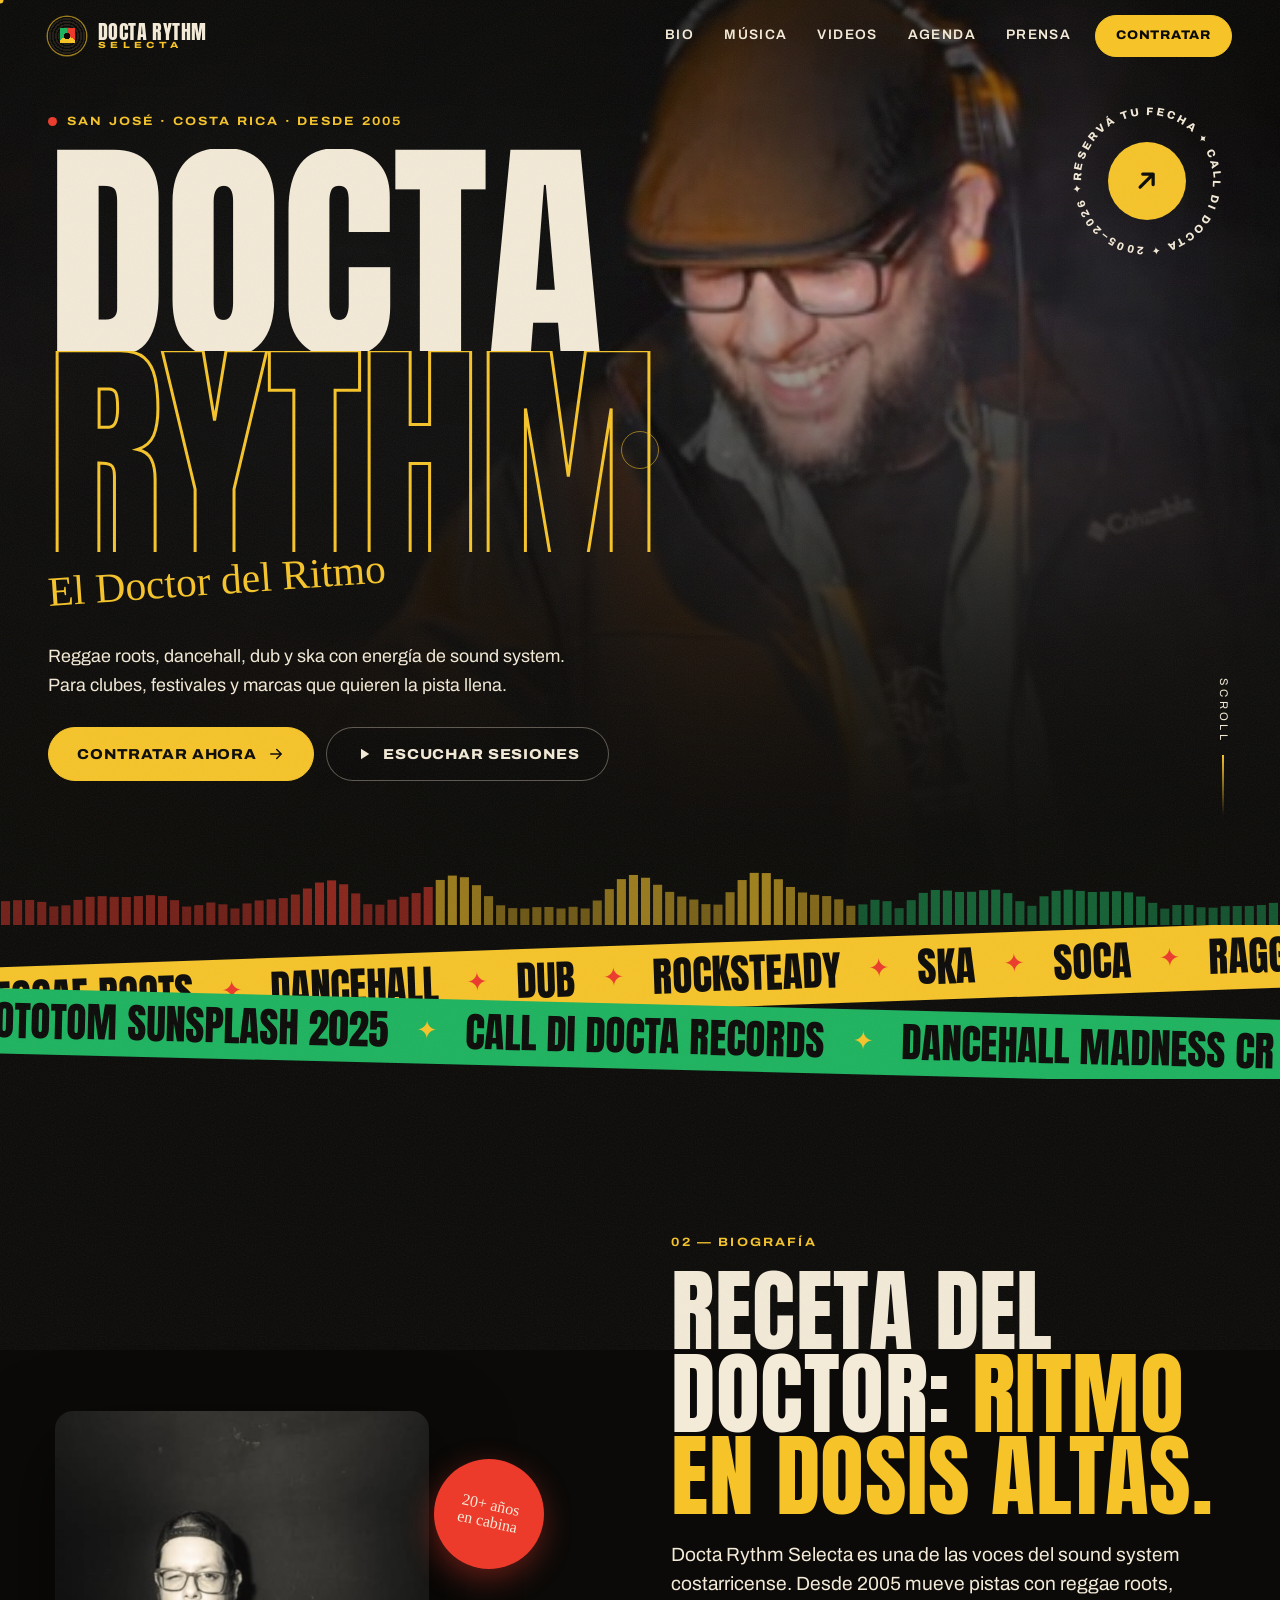
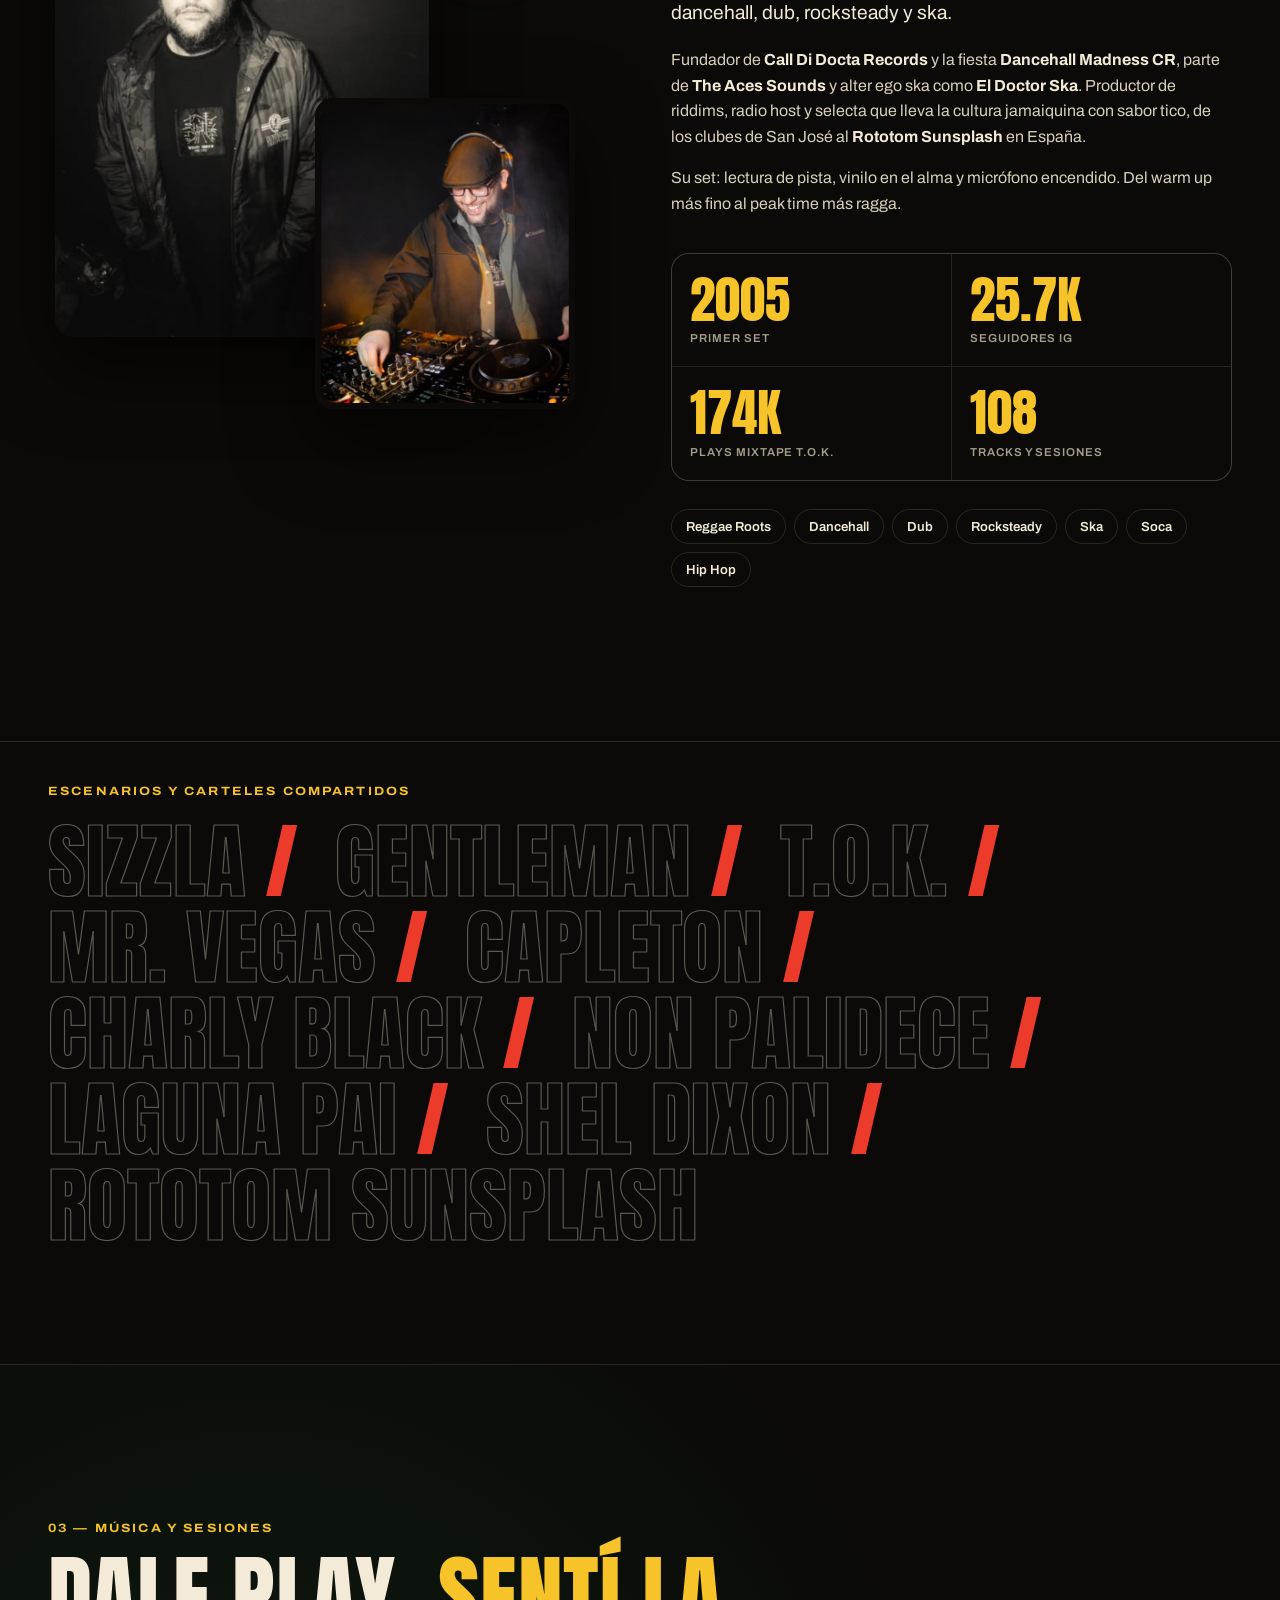
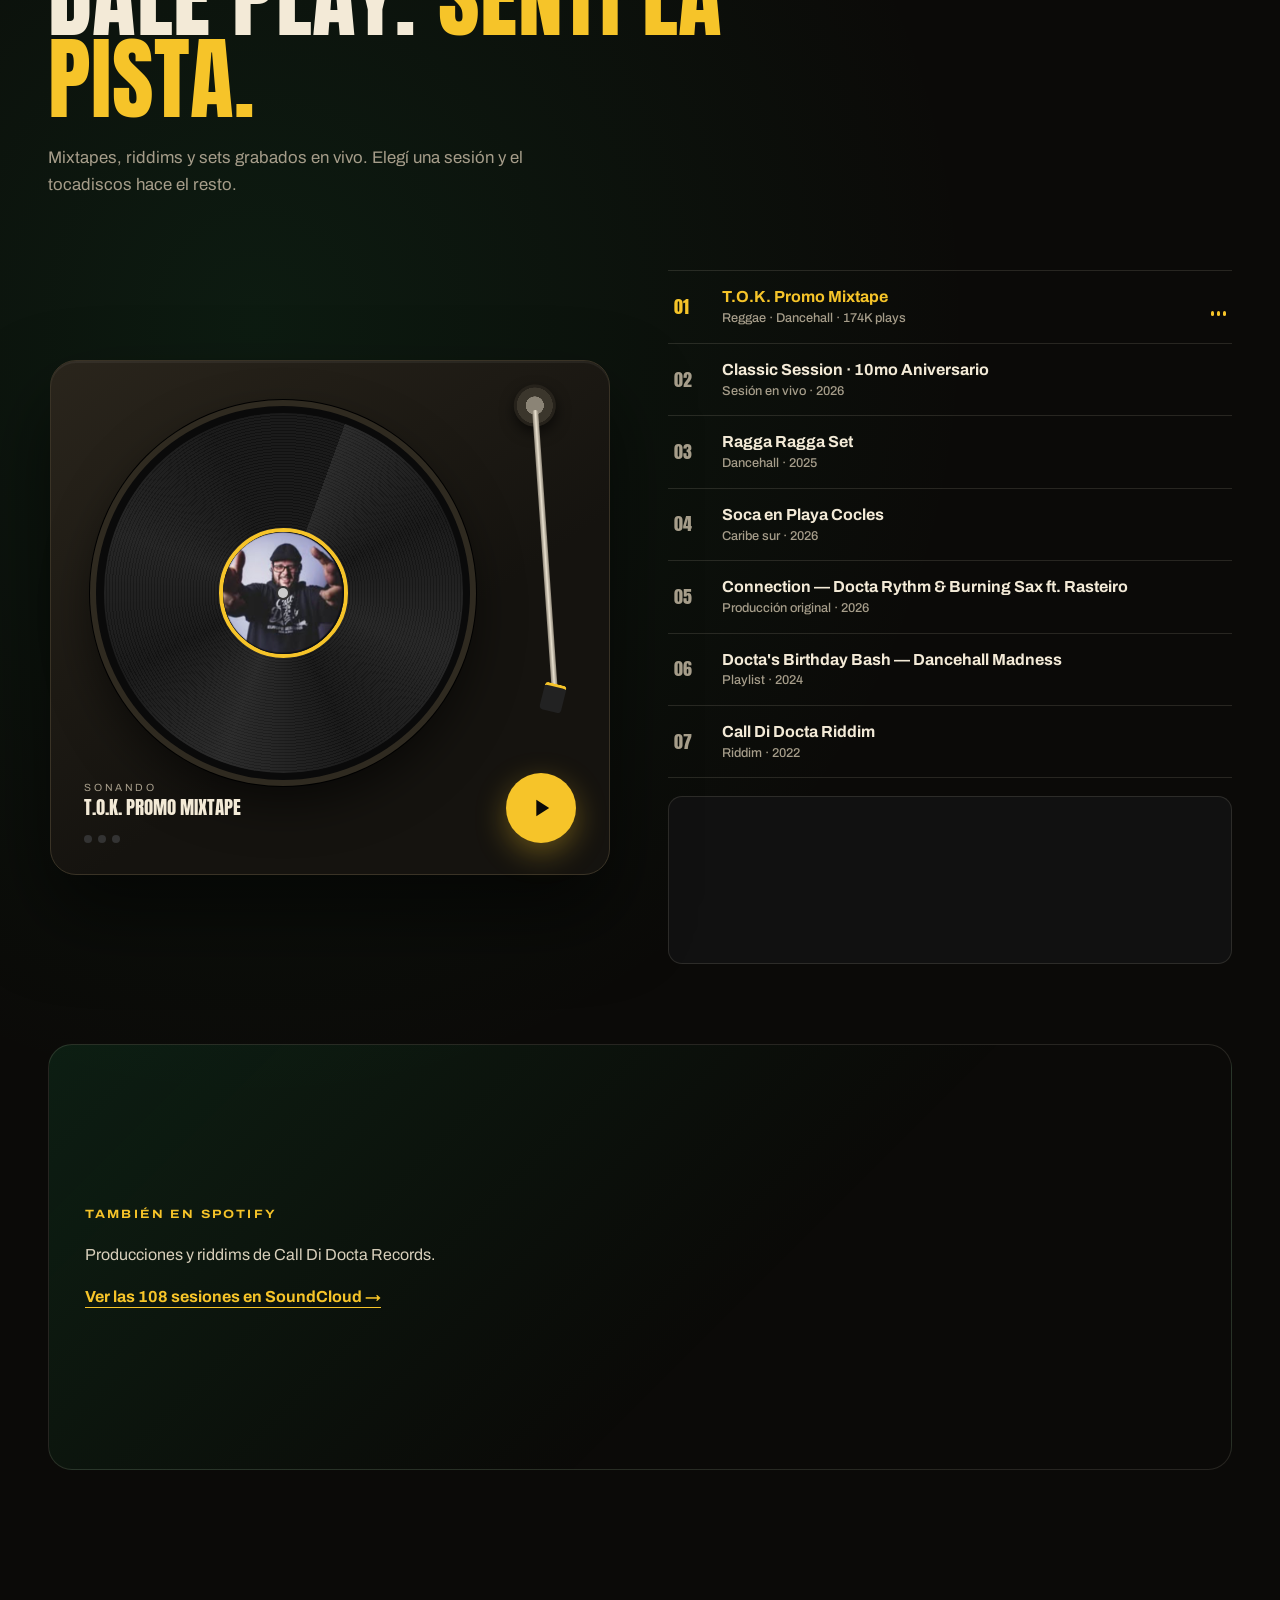
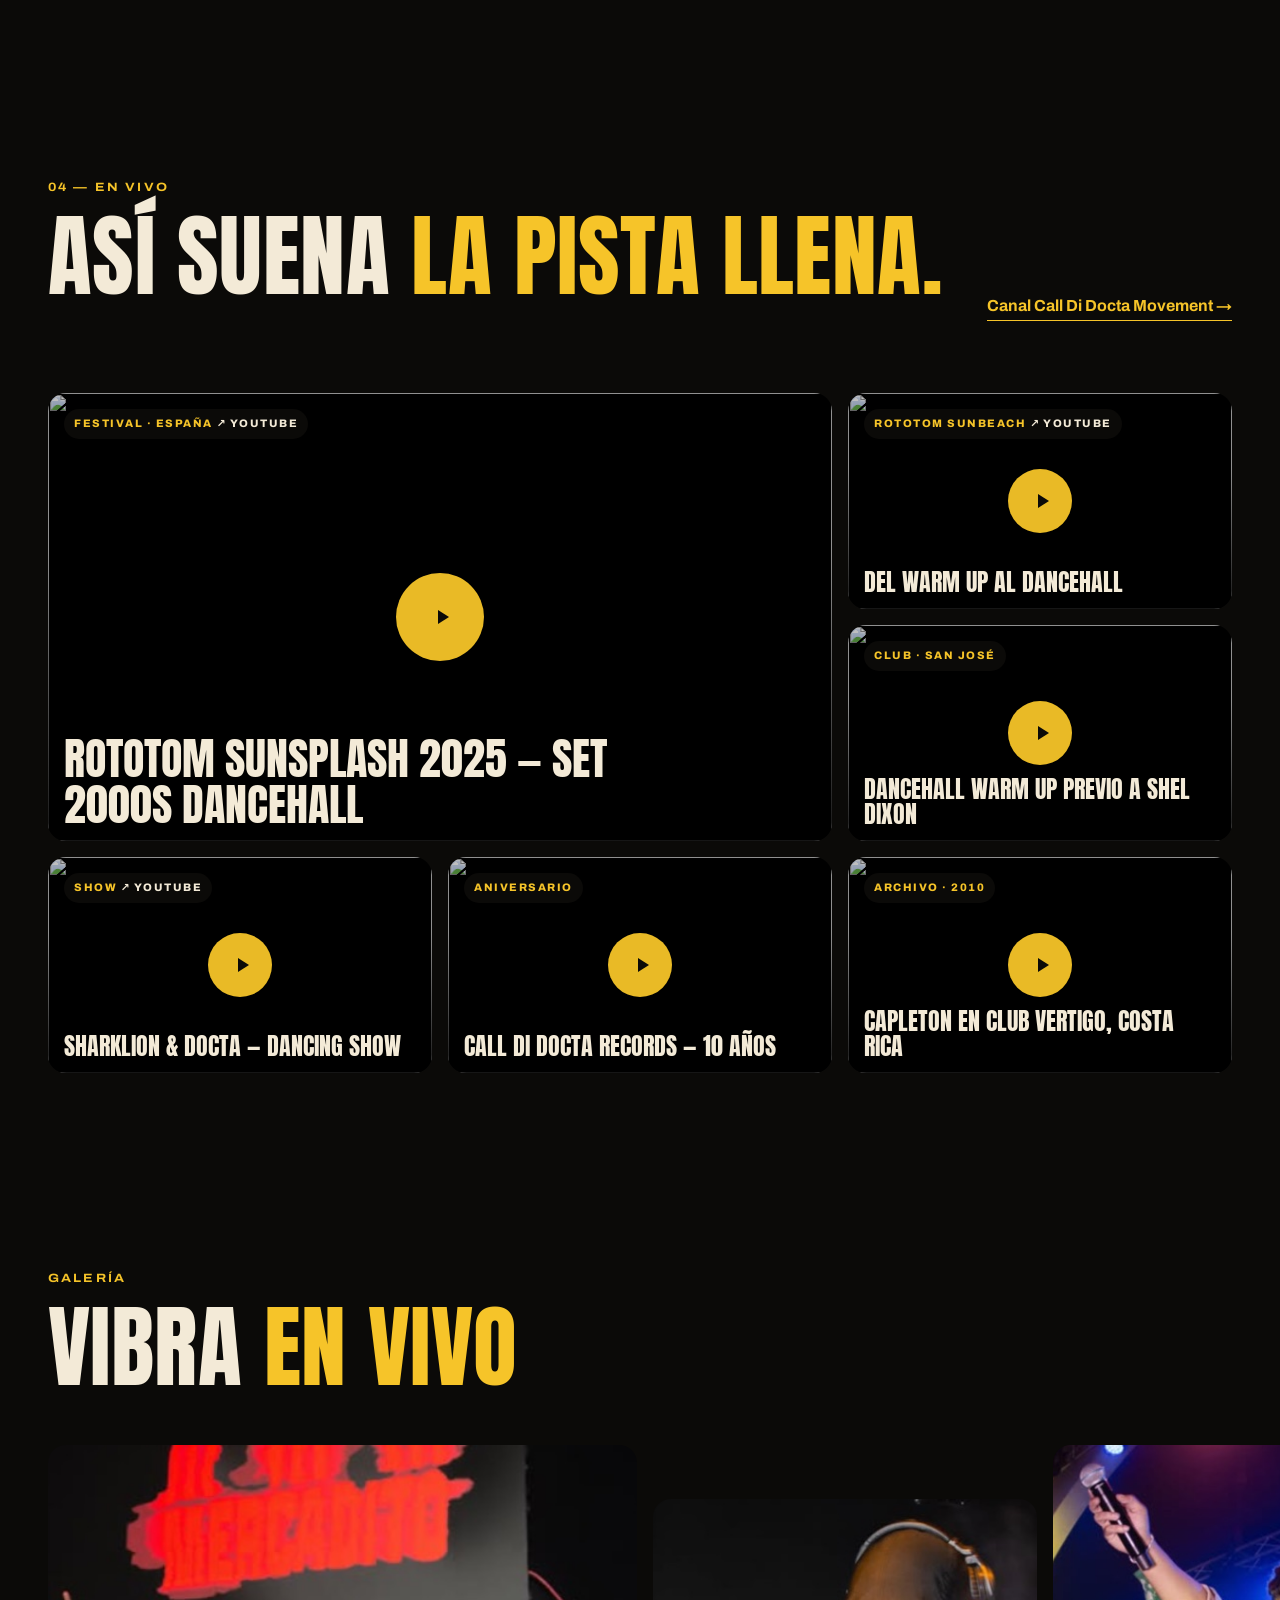
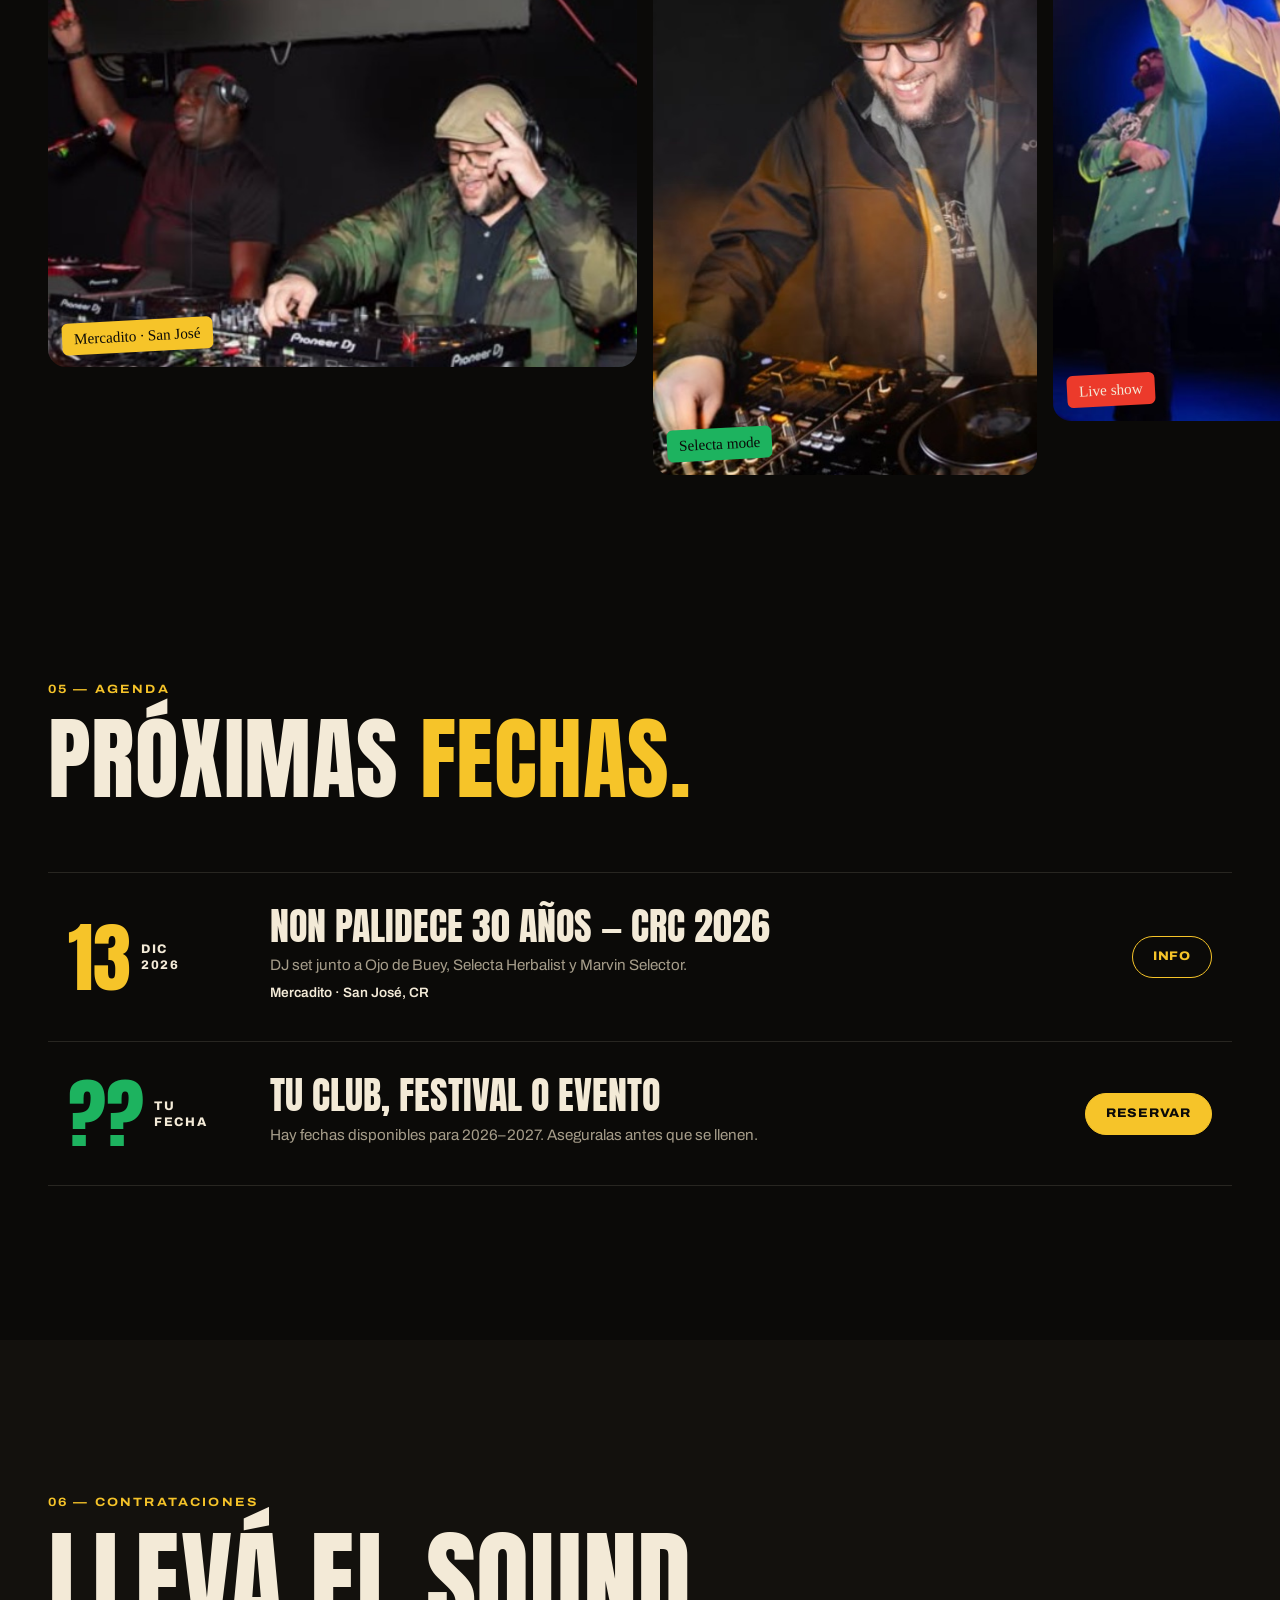
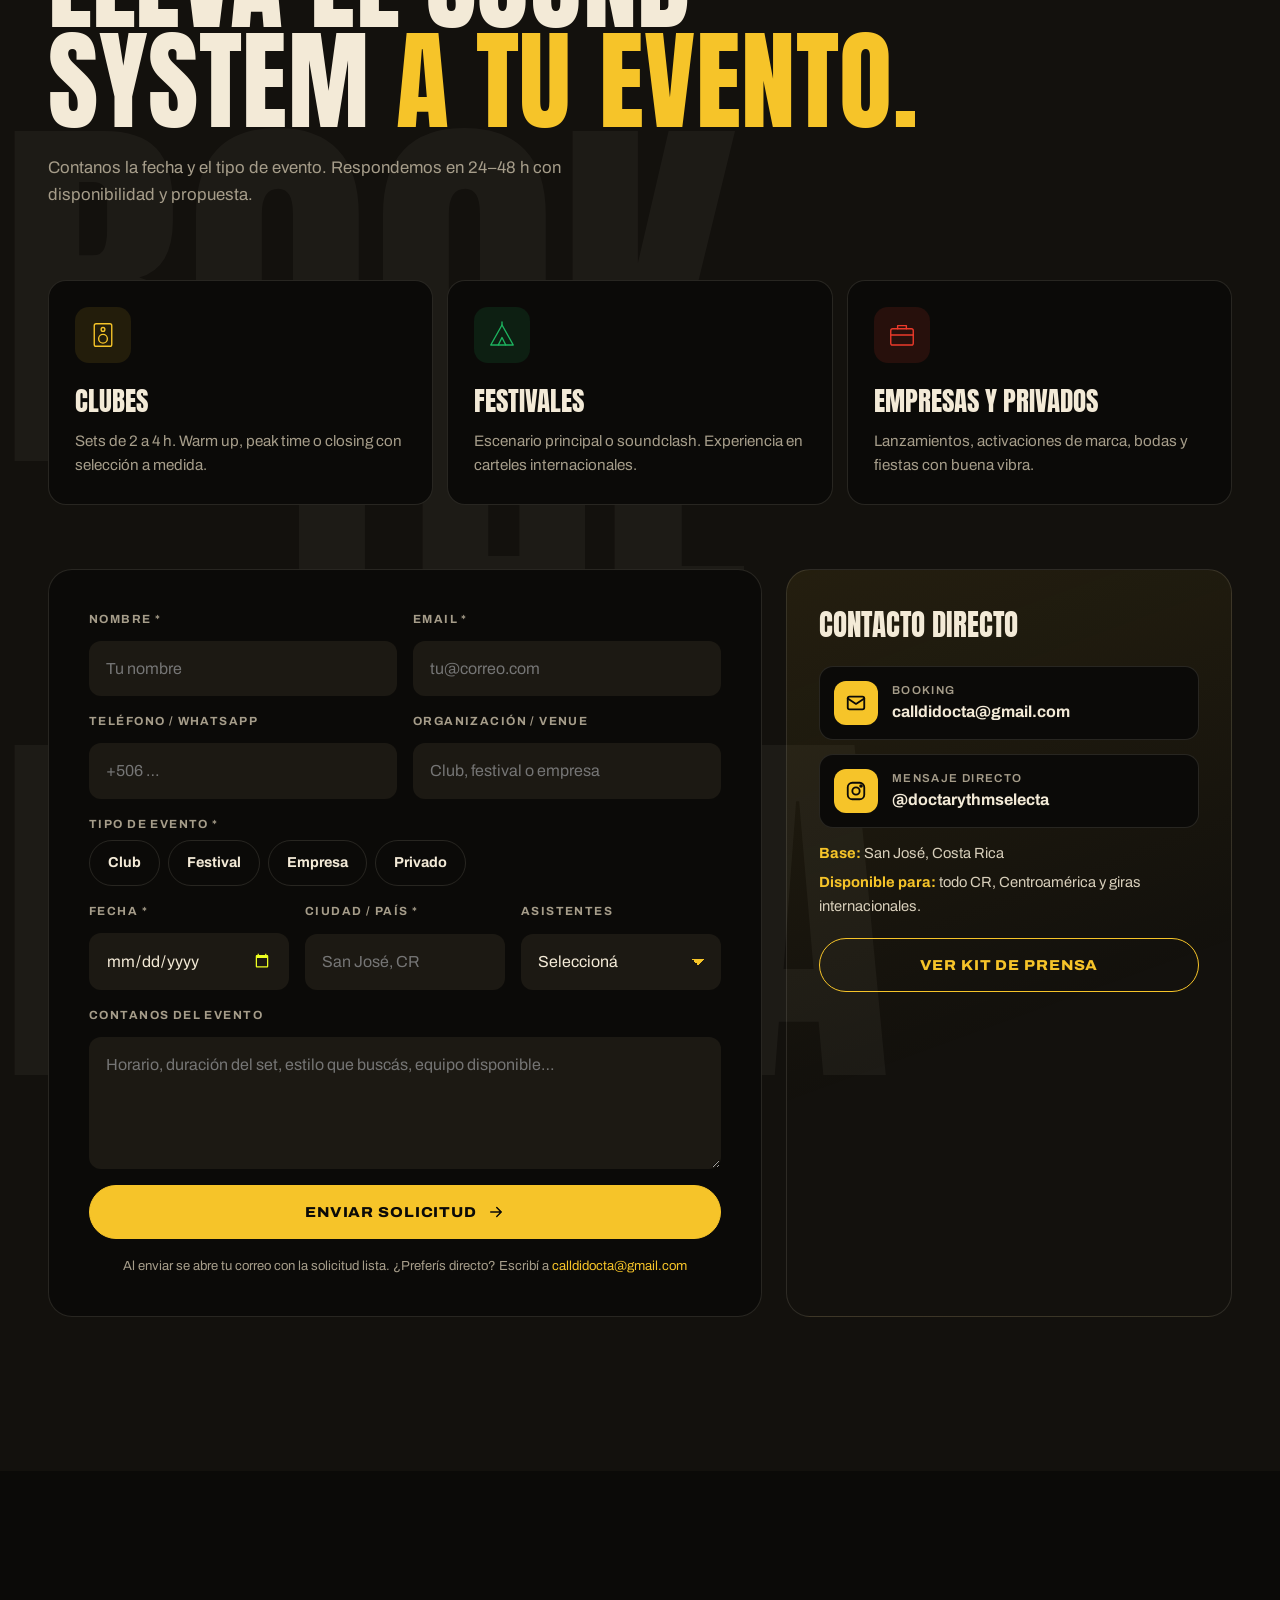
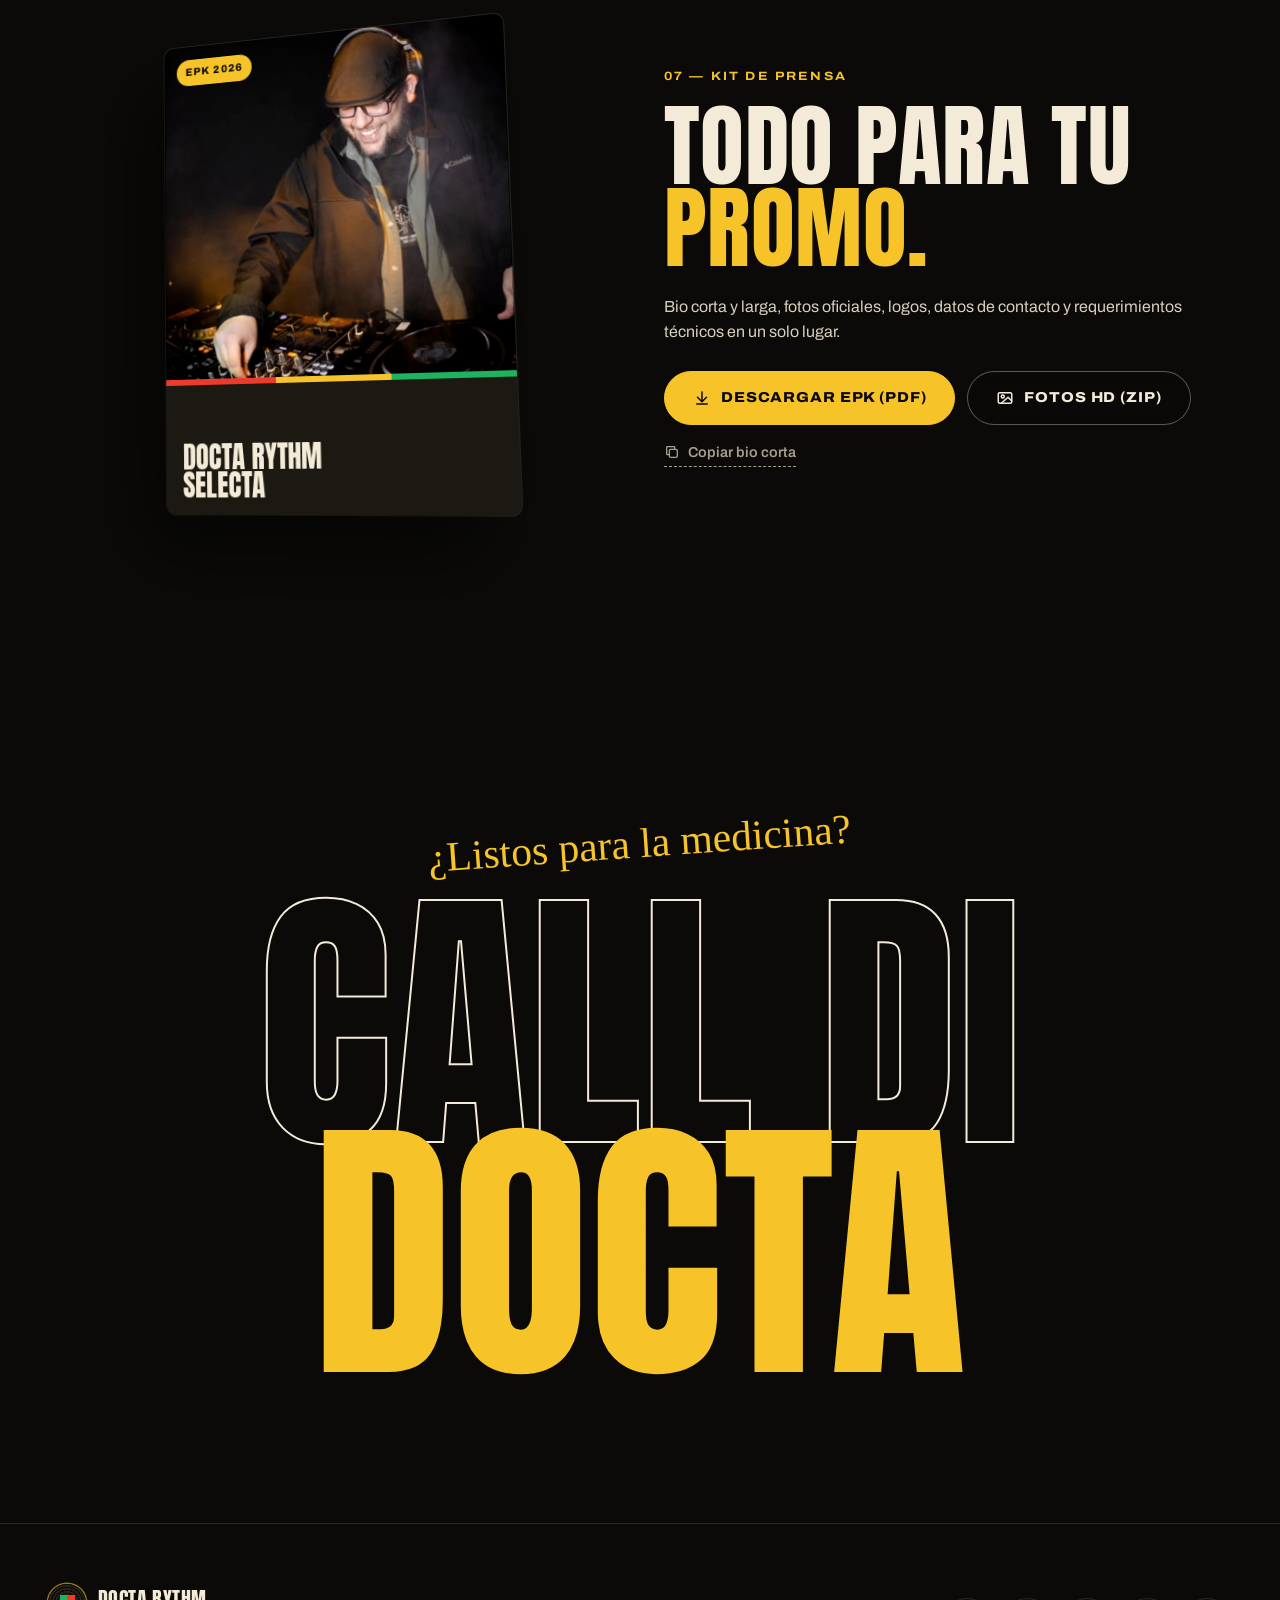
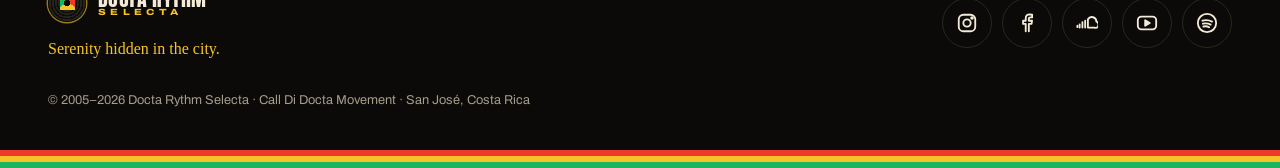
==== index.html @ f3df2a55 "Sitio web Docta Rythm Selecta Landing para contrataciones: hero animado, bio, reproductor SoundCloud" ====
<!doctype html>
<html lang="es">
<head>
  <meta charset="utf-8">
  <meta name="viewport" content="width=device-width, initial-scale=1, viewport-fit=cover">
  <title>Docta Rythm Selecta — El Doctor del Ritmo</title>
  <meta name="description" content="Docta Rythm Selecta: selecta de reggae roots, dancehall, dub y ska desde San José, Costa Rica. Sesiones, videos, agenda y contrataciones para clubes, festivales y empresas.">
  <meta name="theme-color" content="#0b0a08">
  <meta property="og:title" content="Docta Rythm Selecta — El Doctor del Ritmo">
  <meta property="og:description" content="Reggae, dancehall, dub y ska con energía de sound system. Contrataciones para clubes, festivales y eventos.">
  <meta property="og:image" content="assets/img/decks-smile.jpg">
  <meta property="og:type" content="website">
  <link rel="icon" href="assets/img/favicon.svg" type="image/svg+xml">
  <link rel="preconnect" href="https://fonts.googleapis.com">
  <link rel="preconnect" href="https://fonts.gstatic.com" crossorigin>
  <link href="https://fonts.googleapis.com/css2?family=Anton&family=Archivo:wdth,wght@62..125,400..900&family=Permanent+Marker&display=swap" rel="stylesheet">
  <link rel="stylesheet" href="assets/css/style.css?v=1">
</head>
<body class="is-loading">

  <!-- PRELOADER -->
  <div class="preloader" aria-hidden="true">
    <div class="preloader__vinyl"><span></span></div>
    <p class="preloader__txt">Calentando el sound system</p>
    <p class="preloader__count"><span>0</span>%</p>
    <div class="preloader__stripes"><i></i><i></i><i></i></div>
  </div>

  <!-- CURSOR -->
  <div class="cursor" aria-hidden="true"><span class="cursor__dot"></span><span class="cursor__ring"><em>PLAY</em></span></div>
  <div class="grain" aria-hidden="true"></div>

  <!-- NAV -->
  <header class="nav" id="nav">
    <a href="#inicio" class="nav__logo" aria-label="Docta Rythm Selecta, inicio">
      <span class="logo-disc" aria-hidden="true"></span>
      <span class="nav__word">DOCTA RYTHM<small>SELECTA</small></span>
    </a>
    <nav class="nav__links" aria-label="Principal">
      <a href="#bio">Bio</a>
      <a href="#musica">Música</a>
      <a href="#videos">Videos</a>
      <a href="#agenda">Agenda</a>
      <a href="#prensa">Prensa</a>
    </nav>
    <a href="#contrataciones" class="btn btn--gold btn--sm nav__cta magnetic">Contratar</a>
    <button class="nav__burger" aria-label="Abrir menú" aria-expanded="false" aria-controls="menu"><span></span><span></span></button>
  </header>

  <div class="menu" id="menu" aria-hidden="true">
    <nav class="menu__links" aria-label="Menú móvil">
      <a href="#inicio"><i>01</i>Inicio</a>
      <a href="#bio"><i>02</i>Bio</a>
      <a href="#musica"><i>03</i>Música</a>
      <a href="#videos"><i>04</i>Videos</a>
      <a href="#agenda"><i>05</i>Agenda</a>
      <a href="#contrataciones"><i>06</i>Contratar</a>
      <a href="#prensa"><i>07</i>Prensa</a>
    </nav>
    <div class="menu__social" data-social></div>
  </div>

  <main>
    <!-- ============ HERO ============ -->
    <section class="hero" id="inicio">
      <div class="hero__media" aria-hidden="true">
        <div class="hero__slide is-active" style="background-image:url(assets/img/decks-smile.jpg)"></div>
        <div class="hero__slide" style="background-image:url(assets/img/booth-mercadito.jpg)"></div>
        <div class="hero__slide" style="background-image:url(assets/img/portrait-bw.jpg)"></div>
      </div>
      <div class="hero__shade" aria-hidden="true"></div>

      <div class="hero__inner">
        <p class="eyebrow hero__eyebrow"><span class="live-dot"></span> San José · Costa Rica · Desde 2005</p>
        <h1 class="hero__title" aria-label="Docta Rythm">
          <span class="hero__line"><span class="split">DOCTA</span></span>
          <span class="hero__line hero__line--outline"><span class="split">RYTHM</span></span>
        </h1>
        <p class="hero__script">El Doctor del Ritmo</p>
        <p class="hero__lead">Reggae roots, dancehall, dub y ska con energía de sound system. Para clubes, festivales y marcas que quieren la pista llena.</p>
        <div class="hero__ctas">
          <a href="#contrataciones" class="btn btn--gold magnetic"><span>Contratar ahora</span><svg viewBox="0 0 24 24" aria-hidden="true"><path d="M5 12h14M13 6l6 6-6 6"/></svg></a>
          <a href="#musica" class="btn btn--ghost magnetic"><svg viewBox="0 0 24 24" aria-hidden="true"><path d="M8 5v14l11-7z" fill="currentColor" stroke="none"/></svg><span>Escuchar sesiones</span></a>
        </div>
      </div>

      <a href="#contrataciones" class="hero__badge" aria-label="Reservar fecha">
        <svg viewBox="0 0 200 200" aria-hidden="true">
          <defs><path id="circ" d="M100,100 m-78,0 a78,78 0 1,1 156,0 a78,78 0 1,1 -156,0"/></defs>
          <text><textPath href="#circ" textLength="486" lengthAdjust="spacing">RESERVÁ TU FECHA ✦ CALL DI DOCTA ✦ 2005–2026 ✦ </textPath></text>
        </svg>
        <span class="hero__badge-core"><svg viewBox="0 0 24 24" aria-hidden="true"><path d="M7 17L17 7M9 7h8v8"/></svg></span>
      </a>

      <canvas class="hero__eq" aria-hidden="true"></canvas>
      <div class="hero__scroll" aria-hidden="true"><span>Scroll</span><i></i></div>
    </section>

    <!-- ============ MARQUEE ============ -->
    <div class="ticker" aria-hidden="true">
      <div class="ticker__row ticker__row--gold"><div class="ticker__track">
        <span>Reggae Roots</span><b>✦</b><span>Dancehall</span><b>✦</b><span>Dub</span><b>✦</b><span>Rocksteady</span><b>✦</b><span>Ska</span><b>✦</b><span>Soca</span><b>✦</b><span>Ragga</span><b>✦</b>
      </div></div>
      <div class="ticker__row ticker__row--green"><div class="ticker__track ticker__track--rev">
        <span>Rototom Sunsplash 2025</span><b>✦</b><span>Call Di Docta Records</span><b>✦</b><span>Dancehall Madness CR</span><b>✦</b><span>The Aces Sounds</span><b>✦</b>
      </div></div>
    </div>

    <!-- ============ BIO ============ -->
    <section class="section bio" id="bio">
      <div class="wrap bio__grid">
        <div class="bio__photos">
          <figure class="bio__ph bio__ph--main tilt" data-parallax="-8">
            <img src="assets/img/portrait-bw.jpg" alt="Retrato en blanco y negro de Docta Rythm Selecta" loading="lazy" width="524" height="699">
          </figure>
          <figure class="bio__ph bio__ph--small tilt" data-parallax="12">
            <img src="assets/img/decks-smile.jpg" alt="Docta Rythm sonriendo en la cabina" loading="lazy" width="544" height="662">
          </figure>
          <span class="bio__sticker">20+ años<br>en cabina</span>
        </div>

        <div class="bio__text">
          <p class="eyebrow reveal">02 — Biografía</p>
          <h2 class="h2 reveal-lines">Receta del doctor: <em>ritmo en dosis altas.</em></h2>
          <p class="lead reveal">Docta Rythm Selecta es una de las voces del sound system costarricense. Desde 2005 mueve pistas con reggae roots, dancehall, dub, rocksteady y ska.</p>
          <p class="reveal">Fundador de <strong>Call Di Docta Records</strong> y la fiesta <strong>Dancehall Madness CR</strong>, parte de <strong>The Aces Sounds</strong> y alter ego ska como <strong>El Doctor Ska</strong>. Productor de riddims, radio host y selecta que lleva la cultura jamaiquina con sabor tico, de los clubes de San José al <strong>Rototom Sunsplash</strong> en España.</p>
          <p class="reveal">Su set: lectura de pista, vinilo en el alma y micrófono encendido. Del warm up más fino al peak time más ragga.</p>

          <ul class="stats">
            <li class="reveal"><b data-count="2005" data-from="1990">2005</b><span>Primer set</span></li>
            <li class="reveal"><b data-count="25.7" data-suffix="K" data-dec="1">25.7K</b><span>Seguidores IG</span></li>
            <li class="reveal"><b data-count="174" data-suffix="K">174K</b><span>Plays mixtape T.O.K.</span></li>
            <li class="reveal"><b data-count="108">108</b><span>Tracks y sesiones</span></li>
          </ul>

          <ul class="chips reveal">
            <li>Reggae Roots</li><li>Dancehall</li><li>Dub</li><li>Rocksteady</li><li>Ska</li><li>Soca</li><li>Hip Hop</li>
          </ul>
        </div>
      </div>
    </section>

    <!-- ============ STAGES SHARED ============ -->
    <section class="stages" aria-labelledby="stages-h">
      <div class="wrap">
        <p class="eyebrow reveal" id="stages-h">Escenarios y carteles compartidos</p>
      </div>
      <ul class="stages__list">
        <li>Sizzla</li><li>Gentleman</li><li>T.O.K.</li><li>Mr. Vegas</li><li>Capleton</li><li>Charly Black</li><li>Non Palidece</li><li>Laguna Pai</li><li>Shel Dixon</li><li>Rototom Sunsplash</li>
      </ul>
    </section>

    <!-- ============ MUSIC ============ -->
    <section class="section music" id="musica">
      <div class="wrap">
        <div class="section__head">
          <p class="eyebrow reveal">03 — Música y sesiones</p>
          <h2 class="h2 reveal-lines">Dale play. <em>Sentí la pista.</em></h2>
          <p class="section__sub reveal">Mixtapes, riddims y sets grabados en vivo. Elegí una sesión y el tocadiscos hace el resto.</p>
        </div>

        <div class="deck reveal">
          <div class="deck__table">
            <div class="deck__platter">
              <div class="vinyl" id="vinyl">
                <div class="vinyl__label"><img src="assets/img/profile.jpg" alt="" width="304" height="304"></div>
              </div>
            </div>
            <div class="deck__arm" id="tonearm"><i></i></div>
            <div class="deck__leds"><i></i><i></i><i></i></div>
            <div class="deck__now">
              <span class="deck__now-label">Sonando</span>
              <strong id="nowTitle">T.O.K. Promo Mixtape</strong>
            </div>
            <button class="deck__play" id="deckPlay" aria-label="Reproducir"><svg class="i-play" viewBox="0 0 24 24"><path d="M8 5v14l11-7z"/></svg><svg class="i-pause" viewBox="0 0 24 24"><path d="M7 5h4v14H7zM13 5h4v14h-4z"/></svg></button>
          </div>

          <div class="deck__side">
            <ol class="tracks" id="tracks">
              <li><button class="track is-active" data-url="https://soundcloud.com/doctarythmselecta/tok-official-promo-mixtape-by-docta-rythm-selecta2018" data-title="T.O.K. Promo Mixtape"><span class="track__n">01</span><span class="track__t">T.O.K. Promo Mixtape<small>Reggae · Dancehall · 174K plays</small></span><span class="track__bars"><i></i><i></i><i></i></span></button></li>
              <li><button class="track" data-url="https://soundcloud.com/doctarythmselecta/classic-session-10mo" data-title="Classic Session 10mo Aniversario"><span class="track__n">02</span><span class="track__t">Classic Session · 10mo Aniversario<small>Sesión en vivo · 2026</small></span><span class="track__bars"><i></i><i></i><i></i></span></button></li>
              <li><button class="track" data-url="https://soundcloud.com/doctarythmselecta/ragga-ragga-set-by-docta-rythm" data-title="Ragga Ragga Set"><span class="track__n">03</span><span class="track__t">Ragga Ragga Set<small>Dancehall · 2025</small></span><span class="track__bars"><i></i><i></i><i></i></span></button></li>
              <li><button class="track" data-url="https://soundcloud.com/doctarythmselecta/soca-en-playa-cocles-by-docta" data-title="Soca en Playa Cocles"><span class="track__n">04</span><span class="track__t">Soca en Playa Cocles<small>Caribe sur · 2026</small></span><span class="track__bars"><i></i><i></i><i></i></span></button></li>
              <li><button class="track" data-url="https://soundcloud.com/doctarythmselecta/connection-docta-rythm-burning" data-title="Connection ft. Rasteiro"><span class="track__n">05</span><span class="track__t">Connection — Docta Rythm &amp; Burning Sax ft. Rasteiro<small>Producción original · 2026</small></span><span class="track__bars"><i></i><i></i><i></i></span></button></li>
              <li><button class="track" data-url="https://soundcloud.com/doctarythmselecta/sets/doctas-birthday-bash-dancehall" data-title="Docta's Birthday Bash"><span class="track__n">06</span><span class="track__t">Docta's Birthday Bash — Dancehall Madness<small>Playlist · 2024</small></span><span class="track__bars"><i></i><i></i><i></i></span></button></li>
              <li><button class="track" data-url="https://soundcloud.com/doctarythmselecta/sets/call-di-docta-riddim-2022" data-title="Call Di Docta Riddim"><span class="track__n">07</span><span class="track__t">Call Di Docta Riddim<small>Riddim · 2022</small></span><span class="track__bars"><i></i><i></i><i></i></span></button></li>
            </ol>
            <div class="sc-wrap">
              <iframe id="scPlayer" title="Reproductor de SoundCloud" allow="autoplay" loading="lazy"
                src="https://w.soundcloud.com/player/?url=https%3A//soundcloud.com/doctarythmselecta/tok-official-promo-mixtape-by-docta-rythm-selecta2018&amp;color=%23f6c429&amp;auto_play=false&amp;hide_related=true&amp;show_comments=false&amp;show_user=true&amp;show_reposts=false&amp;visual=false"></iframe>
            </div>
          </div>
        </div>

        <div class="spotify reveal">
          <div class="spotify__txt">
            <p class="eyebrow">También en Spotify</p>
            <p>Producciones y riddims de Call Di Docta Records.</p>
            <a class="link-arrow" href="https://soundcloud.com/doctarythmselecta" target="_blank" rel="noopener">Ver las 108 sesiones en SoundCloud →</a>
          </div>
          <iframe title="Docta Rythm en Spotify" loading="lazy" allow="autoplay; clipboard-write; encrypted-media; fullscreen; picture-in-picture"
            src="https://open.spotify.com/embed/artist/25P6JrY91mpiTqMJ50JpEH?utm_source=generator&amp;theme=0"></iframe>
        </div>
      </div>
    </section>

    <!-- ============ VIDEOS ============ -->
    <section class="section videos" id="videos">
      <div class="wrap">
        <div class="section__head section__head--row">
          <div>
            <p class="eyebrow reveal">04 — En vivo</p>
            <h2 class="h2 reveal-lines">Así suena <em>la pista llena.</em></h2>
          </div>
          <a href="https://www.youtube.com/@CallDiDoctaMovement" target="_blank" rel="noopener" class="link-arrow reveal">Canal Call Di Docta Movement →</a>
        </div>

        <div class="vgrid">
          <button class="vcard vcard--feat reveal" data-yt="wGGGM6Zz1qA" data-ext>
            <img src="https://i.ytimg.com/vi/wGGGM6Zz1qA/hqdefault.jpg" alt="" loading="lazy">
            <span class="vcard__play" aria-hidden="true"><svg viewBox="0 0 24 24"><path d="M8 5v14l11-7z"/></svg></span>
            <span class="vcard__tag">Festival · España</span>
            <span class="vcard__title">Rototom Sunsplash 2025 — Set 2000s Dancehall</span>
          </button>
          <button class="vcard reveal" data-yt="2POp29wcTtc" data-ext>
            <img src="https://i.ytimg.com/vi/2POp29wcTtc/hqdefault.jpg" alt="" loading="lazy">
            <span class="vcard__play" aria-hidden="true"><svg viewBox="0 0 24 24"><path d="M8 5v14l11-7z"/></svg></span>
            <span class="vcard__tag">Rototom Sunbeach</span>
            <span class="vcard__title">Del warm up al dancehall</span>
          </button>
          <button class="vcard reveal" data-yt="5rJdvFVRaaA">
            <img src="https://i.ytimg.com/vi/5rJdvFVRaaA/hqdefault.jpg" alt="" loading="lazy">
            <span class="vcard__play" aria-hidden="true"><svg viewBox="0 0 24 24"><path d="M8 5v14l11-7z"/></svg></span>
            <span class="vcard__tag">Club · San José</span>
            <span class="vcard__title">Dancehall warm up previo a Shel Dixon</span>
          </button>
          <button class="vcard reveal" data-yt="bC5ayQYZiSM" data-ext>
            <img src="https://i.ytimg.com/vi/bC5ayQYZiSM/hqdefault.jpg" alt="" loading="lazy">
            <span class="vcard__play" aria-hidden="true"><svg viewBox="0 0 24 24"><path d="M8 5v14l11-7z"/></svg></span>
            <span class="vcard__tag">Show</span>
            <span class="vcard__title">SharkLion &amp; Docta — Dancing show</span>
          </button>
          <button class="vcard reveal" data-yt="MzH2LAl-R-g">
            <img src="https://i.ytimg.com/vi/MzH2LAl-R-g/hqdefault.jpg" alt="" loading="lazy">
            <span class="vcard__play" aria-hidden="true"><svg viewBox="0 0 24 24"><path d="M8 5v14l11-7z"/></svg></span>
            <span class="vcard__tag">Aniversario</span>
            <span class="vcard__title">Call Di Docta Records — 10 años</span>
          </button>
          <button class="vcard reveal" data-yt="WLqOzKH2prM">
            <img src="https://i.ytimg.com/vi/WLqOzKH2prM/hqdefault.jpg" alt="" loading="lazy">
            <span class="vcard__play" aria-hidden="true"><svg viewBox="0 0 24 24"><path d="M8 5v14l11-7z"/></svg></span>
            <span class="vcard__tag">Archivo · 2010</span>
            <span class="vcard__title">Capleton en Club Vertigo, Costa Rica</span>
          </button>
        </div>
      </div>
    </section>

    <!-- ============ GALLERY (horizontal) ============ -->
    <section class="gallery" id="galeria" aria-label="Galería">
      <div class="gallery__pin">
        <div class="gallery__head">
          <p class="eyebrow">Galería</p>
          <h2 class="h2">Vibra <em>en vivo</em></h2>
        </div>
        <div class="gallery__track">
          <figure class="gcard"><img src="assets/img/booth-mercadito.jpg" alt="Docta Rythm en la cabina de Mercadito" loading="lazy"><figcaption>Mercadito · San José</figcaption></figure>
          <figure class="gcard gcard--tall"><img src="assets/img/decks-smile.jpg" alt="Docta Rythm mezclando" loading="lazy"><figcaption>Selecta mode</figcaption></figure>
          <figure class="gcard gcard--tall"><img src="assets/img/stage-live.jpg" alt="Show en vivo con artistas invitados" loading="lazy"><figcaption>Live show</figcaption></figure>
          <figure class="gcard gcard--tall"><img src="assets/img/green-ranger.jpg" alt="Docta Rythm con casco verde" loading="lazy"><figcaption>Dancehalloween</figcaption></figure>
          <figure class="gcard gcard--tall"><img src="assets/img/stage-mc.jpg" alt="Artista cantando en escenario" loading="lazy"><figcaption>Reggae nights</figcaption></figure>
          <figure class="gcard gcard--tall"><img src="assets/img/reggaevolution.jpg" alt="Docta Rythm en Reggaevolution, Radio U" loading="lazy"><figcaption>Radio U · Reggaevolution</figcaption></figure>
          <figure class="gcard gcard--tall"><img src="assets/img/stage-lioness.jpg" alt="Artista en escenario con luces verdes" loading="lazy"><figcaption>Dancehall Madness</figcaption></figure>
          <figure class="gcard gcard--tall"><img src="assets/img/stage-green.jpg" alt="Cantante con micrófono" loading="lazy"><figcaption>Mic in hand</figcaption></figure>
        </div>
      </div>
    </section>

    <!-- ============ AGENDA ============ -->
    <section class="section agenda" id="agenda">
      <div class="wrap">
        <div class="section__head">
          <p class="eyebrow reveal">05 — Agenda</p>
          <h2 class="h2 reveal-lines">Próximas <em>fechas.</em></h2>
        </div>

        <ul class="events" id="events">
          <li class="event reveal" data-date="2026-10-30" data-flyer="assets/img/flyer-dancehalloween.jpg">
            <div class="event__date"><b>30</b><span>OCT<br>2026</span></div>
            <div class="event__body">
              <h3>Dancehalloween</h3>
              <p>Special guest junto a Mr. Vegas, Charly Black y Gaza Slim.</p>
              <p class="event__place">C. Eventos La Uruca · San José, CR</p>
            </div>
            <img class="event__thumb" src="assets/img/flyer-dancehalloween.jpg" alt="Afiche Dancehalloween 2026" loading="lazy">
            <a class="btn btn--line btn--sm" href="https://www.omticket.com" target="_blank" rel="noopener">Entradas</a>
          </li>
          <li class="event reveal" data-date="2026-12-13" data-flyer="assets/img/flyer-nonpalidece.jpg">
            <div class="event__date"><b>13</b><span>DIC<br>2026</span></div>
            <div class="event__body">
              <h3>Non Palidece 30 años — CRC 2026</h3>
              <p>DJ set junto a Ojo de Buey, Selecta Herbalist y Marvin Selector.</p>
              <p class="event__place">Mercadito · San José, CR</p>
            </div>
            <img class="event__thumb" src="assets/img/flyer-nonpalidece.jpg" alt="Afiche Non Palidece CRC 2026" loading="lazy">
            <a class="btn btn--line btn--sm" href="https://www.instagram.com/doctarythmselecta/" target="_blank" rel="noopener">Info</a>
          </li>
          <li class="event event--cta reveal">
            <div class="event__date"><b>??</b><span>TU<br>FECHA</span></div>
            <div class="event__body">
              <h3>Tu club, festival o evento</h3>
              <p>Hay fechas disponibles para 2026–2027. Aseguralas antes que se llenen.</p>
            </div>
            <a class="btn btn--gold btn--sm magnetic" href="#contrataciones">Reservar</a>
          </li>
        </ul>
        <div class="flyer-follow" aria-hidden="true"><img alt=""></div>
      </div>
    </section>

    <!-- ============ BOOKING ============ -->
    <section class="section booking" id="contrataciones">
      <div class="booking__bg" aria-hidden="true"><span>BOOK</span><span>THE</span><span>DOCTA</span></div>
      <div class="wrap">
        <div class="section__head">
          <p class="eyebrow reveal">06 — Contrataciones</p>
          <h2 class="h2 h2--xl reveal-lines">Llevá el sound system <em>a tu evento.</em></h2>
          <p class="section__sub reveal">Contanos la fecha y el tipo de evento. Respondemos en 24–48 h con disponibilidad y propuesta.</p>
        </div>

        <div class="formats">
          <article class="format reveal">
            <span class="format__ico" aria-hidden="true">
              <svg viewBox="0 0 48 48"><rect x="10" y="6" width="28" height="36" rx="3"/><circle cx="24" cy="30" r="7"/><circle cx="24" cy="15" r="3"/></svg>
            </span>
            <h3>Clubes</h3>
            <p>Sets de 2 a 4 h. Warm up, peak time o closing con selección a medida.</p>
          </article>
          <article class="format reveal">
            <span class="format__ico" aria-hidden="true">
              <svg viewBox="0 0 48 48"><path d="M6 40 24 8l18 32z"/><path d="M18 40l6-12 6 12"/><path d="M24 8V3"/></svg>
            </span>
            <h3>Festivales</h3>
            <p>Escenario principal o soundclash. Experiencia en carteles internacionales.</p>
          </article>
          <article class="format reveal">
            <span class="format__ico" aria-hidden="true">
              <svg viewBox="0 0 48 48"><rect x="6" y="14" width="36" height="26" rx="3"/><path d="M17 14V9h14v5M6 24h36"/></svg>
            </span>
            <h3>Empresas y privados</h3>
            <p>Lanzamientos, activaciones de marca, bodas y fiestas con buena vibra.</p>
          </article>
        </div>

        <div class="booking__grid">
          <form class="form reveal" id="bookingForm" novalidate>
            <div class="form__row">
              <label class="field"><span>Nombre *</span><input name="nombre" required autocomplete="name" placeholder="Tu nombre"></label>
              <label class="field"><span>Email *</span><input name="email" type="email" required autocomplete="email" placeholder="tu@correo.com"></label>
            </div>
            <div class="form__row">
              <label class="field"><span>Teléfono / WhatsApp</span><input name="telefono" type="tel" autocomplete="tel" placeholder="+506 …"></label>
              <label class="field"><span>Organización / Venue</span><input name="organizacion" placeholder="Club, festival o empresa"></label>
            </div>

            <fieldset class="field field--chips">
              <legend>Tipo de evento *</legend>
              <div class="pick">
                <label><input type="radio" name="tipo" value="Club" required><span>Club</span></label>
                <label><input type="radio" name="tipo" value="Festival"><span>Festival</span></label>
                <label><input type="radio" name="tipo" value="Empresa / Marca"><span>Empresa</span></label>
                <label><input type="radio" name="tipo" value="Evento privado"><span>Privado</span></label>
              </div>
            </fieldset>

            <div class="form__row form__row--3">
              <label class="field"><span>Fecha *</span><input name="fecha" type="date" required></label>
              <label class="field"><span>Ciudad / País *</span><input name="ciudad" required placeholder="San José, CR"></label>
              <label class="field"><span>Asistentes</span>
                <select name="aforo">
                  <option value="">Seleccioná</option>
                  <option>Menos de 100</option>
                  <option>100 – 500</option>
                  <option>500 – 2.000</option>
                  <option>Más de 2.000</option>
                </select>
              </label>
            </div>
            <label class="field"><span>Contanos del evento</span><textarea name="mensaje" rows="4" placeholder="Horario, duración del set, estilo que buscás, equipo disponible…"></textarea></label>

            <button type="submit" class="btn btn--gold btn--block magnetic"><span>Enviar solicitud</span><svg viewBox="0 0 24 24" aria-hidden="true"><path d="M5 12h14M13 6l6 6-6 6"/></svg></button>
            <p class="form__note">Al enviar se abre tu correo con la solicitud lista. ¿Preferís directo? Escribí a <a href="mailto:calldidocta@gmail.com">calldidocta@gmail.com</a></p>
            <div class="form__ok" role="status" aria-live="polite"></div>
          </form>

          <aside class="contact reveal">
            <h3>Contacto directo</h3>
            <a class="contact__item" href="mailto:calldidocta@gmail.com?subject=Contrataci%C3%B3n%20Docta%20Rythm">
              <span class="contact__ico" aria-hidden="true"><svg viewBox="0 0 24 24"><rect x="3" y="5" width="18" height="14" rx="2"/><path d="m3 7 9 6 9-6"/></svg></span>
              <span><small>Booking</small>calldidocta@gmail.com</span>
            </a>
            <a class="contact__item" href="https://ig.me/m/doctarythmselecta" target="_blank" rel="noopener">
              <span class="contact__ico" aria-hidden="true"><svg viewBox="0 0 24 24"><rect x="3" y="3" width="18" height="18" rx="5"/><circle cx="12" cy="12" r="4"/><circle cx="17.5" cy="6.5" r="1" fill="currentColor"/></svg></span>
              <span><small>Mensaje directo</small>@doctarythmselecta</span>
            </a>
            <div class="contact__base">
              <p><b>Base:</b> San José, Costa Rica</p>
              <p><b>Disponible para:</b> todo CR, Centroamérica y giras internacionales.</p>
            </div>
            <a class="btn btn--line btn--block" href="#prensa">Ver kit de prensa</a>
          </aside>
        </div>
      </div>
    </section>

    <!-- ============ PRESS ============ -->
    <section class="section press" id="prensa">
      <div class="wrap press__grid">
        <div class="press__visual reveal">
          <div class="press__doc">
            <img src="assets/img/decks-smile.jpg" alt="" loading="lazy">
            <span class="press__doc-tag">EPK 2026</span>
            <strong>DOCTA RYTHM<br>SELECTA</strong>
          </div>
        </div>
        <div class="press__txt">
          <p class="eyebrow reveal">07 — Kit de prensa</p>
          <h2 class="h2 reveal-lines">Todo para tu <em>promo.</em></h2>
          <p class="reveal">Bio corta y larga, fotos oficiales, logos, datos de contacto y requerimientos técnicos en un solo lugar.</p>
          <div class="press__btns reveal">
            <a class="btn btn--gold magnetic" href="assets/press/docta-rythm-presskit.pdf" download><svg viewBox="0 0 24 24" aria-hidden="true"><path d="M12 4v12M6 11l6 6 6-6M5 20h14"/></svg><span>Descargar EPK (PDF)</span></a>
            <a class="btn btn--ghost magnetic" href="assets/press/docta-rythm-fotos.zip" download><svg viewBox="0 0 24 24" aria-hidden="true"><rect x="3" y="5" width="18" height="14" rx="2"/><circle cx="9" cy="10" r="2"/><path d="m21 16-5-5-9 8"/></svg><span>Fotos HD (ZIP)</span></a>
          </div>
          <button class="copy-bio reveal" id="copyBio" type="button"><svg viewBox="0 0 24 24" aria-hidden="true"><rect x="8" y="8" width="12" height="12" rx="2"/><path d="M16 8V5a1 1 0 0 0-1-1H5a1 1 0 0 0-1 1v10a1 1 0 0 0 1 1h3"/></svg><span>Copiar bio corta</span></button>
        </div>
      </div>
    </section>

    <!-- ============ FINAL CTA ============ -->
    <section class="final">
      <div class="wrap">
        <p class="hero__script reveal">¿Listos para la medicina?</p>
        <a href="#contrataciones" class="final__big magnetic" data-cursor="BOOK">
          <span>CALL DI</span><span>DOCTA</span>
        </a>
      </div>
    </section>
  </main>

  <footer class="footer">
    <div class="wrap footer__grid">
      <div>
        <a href="#inicio" class="nav__logo"><span class="logo-disc" aria-hidden="true"></span><span class="nav__word">DOCTA RYTHM<small>SELECTA</small></span></a>
        <p class="footer__tag">Serenity hidden in the city.</p>
      </div>
      <div class="footer__social" data-social></div>
      <p class="footer__copy">© 2005–<span id="year">2026</span> Docta Rythm Selecta · Call Di Docta Movement · San José, Costa Rica</p>
    </div>
    <div class="footer__stripes" aria-hidden="true"><i></i><i></i><i></i></div>
  </footer>

  <!-- Mobile sticky CTA -->
  <div class="sticky-cta">
    <a href="#musica" class="sticky-cta__play" aria-label="Escuchar sesiones"><svg viewBox="0 0 24 24"><path d="M8 5v14l11-7z"/></svg></a>
    <a href="#contrataciones" class="btn btn--gold btn--block">Contratar a Docta Rythm</a>
  </div>

  <!-- Video modal -->
  <div class="modal" id="vModal" aria-hidden="true" role="dialog" aria-label="Video">
    <div class="modal__inner"><div class="modal__frame"></div></div>
    <button class="modal__close" aria-label="Cerrar video"><span></span><span></span></button>
  </div>

  <div class="toast" role="status" aria-live="polite"></div>

  <script src="https://cdnjs.cloudflare.com/ajax/libs/gsap/3.12.5/gsap.min.js"></script>
  <script src="https://cdnjs.cloudflare.com/ajax/libs/gsap/3.12.5/ScrollTrigger.min.js"></script>
  <script src="https://unpkg.com/lenis@1.1.13/dist/lenis.min.js"></script>
  <script src="https://w.soundcloud.com/player/api.js"></script>
  <script src="assets/js/main.js?v=1"></script>
</body>
</html>
---- assets/css/style.css ----
/* =========================================================
   DOCTA RYTHM SELECTA — sound system aesthetic
   Paleta tomada de sus posts: negro de club, dorado de flyer,
   verde (casco / luces) y rojo neón (Mercadito).
   ========================================================= */
:root {
  --ink: #0b0a08;
  --ink-2: #13110d;
  --ink-3: #1c1913;
  --line: rgba(243, 234, 215, .12);
  --bone: #f3ead7;
  --muted: #a69d8a;
  --gold: #f6c429;
  --gold-2: #ffde6b;
  --green: #1db35f;
  --red: #ec3a2b;
  --olive: #b8a63a;

  --f-display: "Anton", Impact, "Arial Narrow", sans-serif;
  --f-body: "Archivo", system-ui, -apple-system, sans-serif;
  --f-hand: "Permanent Marker", "Comic Sans MS", cursive;

  --gutter: clamp(16px, 4vw, 48px);
  --maxw: 1320px;
  --radius: 18px;
  --ease: cubic-bezier(.2, .7, .1, 1);
  --nav-h: 72px;
}

*, *::before, *::after { box-sizing: border-box; }
html { -webkit-text-size-adjust: 100%; scroll-behavior: auto; overflow-x: clip; }
html.lenis, html.lenis body { height: auto; }
.lenis.lenis-smooth { scroll-behavior: auto !important; }
body {
  margin: 0;
  background: var(--ink);
  color: var(--bone);
  font-family: var(--f-body);
  font-size: clamp(16px, 1.05vw, 18px);
  line-height: 1.6;
  overflow-x: hidden;
  -webkit-font-smoothing: antialiased;
}
body.is-loading { overflow: hidden; }
img { max-width: 100%; display: block; }
a { color: inherit; text-decoration: none; }
button { font: inherit; color: inherit; background: none; border: 0; cursor: pointer; padding: 0; }
svg { width: 1em; height: 1em; fill: none; stroke: currentColor; stroke-width: 2; stroke-linecap: round; stroke-linejoin: round; }
::selection { background: var(--gold); color: var(--ink); }
:focus-visible { outline: 2px solid var(--gold); outline-offset: 3px; border-radius: 6px; }

.wrap { width: 100%; max-width: var(--maxw); margin: 0 auto; padding: 0 var(--gutter); }
.section { position: relative; padding: clamp(80px, 12vw, 160px) 0; }

/* ---------- Type ---------- */
.eyebrow {
  font-family: var(--f-body);
  font-weight: 700;
  font-variation-settings: "wdth" 115;
  text-transform: uppercase;
  letter-spacing: .18em;
  font-size: .75rem;
  color: var(--gold);
  margin: 0 0 18px;
  display: flex; align-items: center; gap: 10px;
}
.h2 {
  font-family: var(--f-display);
  font-weight: 400;
  text-transform: uppercase;
  font-size: clamp(2.6rem, 7vw, 6rem);
  line-height: .92;
  letter-spacing: .005em;
  margin: 0 0 24px;
}
.h2 em, .hero__title em { font-style: normal; color: var(--gold); }
.h2--xl { font-size: clamp(2.8rem, 8.5vw, 7.5rem); }
.lead { font-size: clamp(1.1rem, 1.5vw, 1.35rem); line-height: 1.5; color: var(--bone); }
p { margin: 0 0 1em; color: #d8cfbb; }
strong { color: var(--bone); font-weight: 700; }
.section__head { margin-bottom: clamp(40px, 6vw, 72px); max-width: 900px; }
.section__head--row { max-width: none; display: flex; justify-content: space-between; align-items: flex-end; gap: 24px; flex-wrap: wrap; }
.section__sub { color: var(--muted); max-width: 560px; font-size: 1.05rem; }
.link-arrow { font-weight: 700; color: var(--gold); border-bottom: 1px solid currentColor; padding-bottom: 2px; transition: color .3s; }
.link-arrow:hover { color: var(--bone); }

/* ---------- Buttons ---------- */
.btn {
  --bg: transparent; --fg: var(--bone); --bd: var(--line);
  position: relative; isolation: isolate; overflow: hidden;
  display: inline-flex; align-items: center; justify-content: center; gap: 10px;
  min-height: 54px; padding: 0 28px;
  border-radius: 999px; border: 1.5px solid var(--bd);
  background: var(--bg); color: var(--fg);
  font-weight: 800; font-variation-settings: "wdth" 110;
  text-transform: uppercase; letter-spacing: .06em; font-size: .9rem;
  transition: color .4s var(--ease), border-color .4s, transform .3s var(--ease);
  white-space: nowrap;
}
.btn svg { width: 18px; height: 18px; transition: transform .4s var(--ease); }
.btn::before {
  content: ""; position: absolute; inset: 0; z-index: -1;
  background: var(--fill, var(--bone));
  transform: translateY(101%); border-radius: inherit;
  transition: transform .5s var(--ease);
}
.btn:hover::before { transform: translateY(0); }
.btn:hover svg { transform: translateX(4px); }
.btn--gold { --bg: var(--gold); --fg: var(--ink); --bd: var(--gold); --fill: var(--bone); }
.btn--gold:hover { color: var(--ink); }
.btn--ghost { --bd: rgba(243,234,215,.35); backdrop-filter: blur(6px); background: rgba(11,10,8,.25); }
.btn--ghost:hover, .btn--line:hover { color: var(--ink); }
.btn--line { --bd: var(--gold); --fg: var(--gold); --fill: var(--gold); }
.btn--sm { min-height: 42px; padding: 0 20px; font-size: .78rem; }
.btn--block { width: 100%; }

/* ---------- Grain + cursor ---------- */
.grain {
  position: fixed; inset: -50%; z-index: 90; pointer-events: none; opacity: .07;
  background-image: url("data:image/svg+xml,%3Csvg xmlns='http://www.w3.org/2000/svg' width='160' height='160'%3E%3Cfilter id='n'%3E%3CfeTurbulence type='fractalNoise' baseFrequency='.9' numOctaves='3' stitchTiles='stitch'/%3E%3C/filter%3E%3Crect width='100%25' height='100%25' filter='url(%23n)'/%3E%3C/svg%3E");
  animation: grain 1s steps(6) infinite;
}
@keyframes grain {
  0% { transform: translate(0, 0); } 20% { transform: translate(-5%, 3%); } 40% { transform: translate(4%, -6%); }
  60% { transform: translate(-3%, 8%); } 80% { transform: translate(6%, 2%); } 100% { transform: translate(0, 0); }
}
.cursor { display: none; }
@media (hover: hover) and (pointer: fine) {
  .cursor { display: block; position: fixed; inset: 0; pointer-events: none; z-index: 200; }
  .cursor__dot, .cursor__ring { position: fixed; left: 0; top: 0; border-radius: 50%; transform: translate(-50%, -50%); }
  .cursor__dot { width: 7px; height: 7px; background: var(--gold); }
  .cursor__ring {
    width: 38px; height: 38px; border: 1.5px solid rgba(246,196,41,.55);
    display: grid; place-items: center;
    transition: width .35s var(--ease), height .35s var(--ease), background .35s, border-color .35s;
  }
  .cursor__ring em { font-style: normal; font-family: var(--f-display); font-size: 0; color: var(--ink); letter-spacing: .05em; transition: font-size .3s; }
  .cursor.is-link .cursor__ring { width: 64px; height: 64px; border-color: var(--gold); background: rgba(246,196,41,.08); }
  .cursor.is-play .cursor__ring { width: 92px; height: 92px; background: var(--gold); border-color: var(--gold); }
  .cursor.is-play .cursor__ring em { font-size: 17px; }
  .cursor.is-play .cursor__dot { opacity: 0; }
}

/* ---------- Preloader ---------- */
.preloader {
  position: fixed; inset: 0; z-index: 300; background: var(--ink);
  display: grid; place-content: center; justify-items: center; gap: 18px;
}
.preloader__vinyl {
  width: 120px; height: 120px; border-radius: 50%;
  background: repeating-radial-gradient(circle, #111 0 2px, #1d1b17 2px 4px);
  display: grid; place-items: center; box-shadow: 0 0 0 2px #222, 0 20px 60px rgba(246,196,41,.15);
  animation: spin 1.4s linear infinite;
}
.preloader__vinyl span { width: 42px; height: 42px; border-radius: 50%; background: conic-gradient(var(--red) 0 33%, var(--gold) 0 66%, var(--green) 0); box-shadow: inset 0 0 0 16px transparent; position: relative; }
.preloader__vinyl span::after { content: ""; position: absolute; inset: 17px; border-radius: 50%; background: var(--ink); }
.preloader__txt { font-family: var(--f-hand); color: var(--gold); font-size: 1.1rem; margin: 0; }
.preloader__count { font-family: var(--f-display); font-size: 3.2rem; margin: 0; line-height: 1; }
.preloader__stripes { position: absolute; left: 0; right: 0; bottom: 0; display: flex; flex-direction: column; }
.preloader__stripes i { height: 6px; transform-origin: left; transform: scaleX(var(--p, 0)); transition: transform .2s; }
.preloader__stripes i:nth-child(1) { background: var(--red); }
.preloader__stripes i:nth-child(2) { background: var(--gold); }
.preloader__stripes i:nth-child(3) { background: var(--green); }
@keyframes spin { to { transform: rotate(360deg); } }

/* ---------- Nav ---------- */
.nav {
  position: fixed; inset: 0 0 auto; z-index: 100; height: var(--nav-h);
  display: flex; align-items: center; gap: 24px;
  padding: 0 var(--gutter);
  transition: background .4s, backdrop-filter .4s, transform .5s var(--ease), border-color .4s;
  border-bottom: 1px solid transparent;
}
.nav.is-scrolled { background: rgba(11,10,8,.72); backdrop-filter: blur(14px) saturate(140%); -webkit-backdrop-filter: blur(14px) saturate(140%); border-color: var(--line); }
.nav.is-hidden { transform: translateY(-100%); }
.nav__logo { display: flex; align-items: center; gap: 12px; margin-right: auto; }
.logo-disc {
  width: 38px; height: 38px; border-radius: 50%; flex: none;
  background:
    radial-gradient(circle, var(--ink) 0 3px, transparent 3.5px),
    conic-gradient(var(--red) 0 33.3%, var(--gold) 0 66.6%, var(--green) 0) center / 15px 15px no-repeat,
    repeating-radial-gradient(circle, #0c0c0c 0 1.5px, #262219 1.5px 3px);
  box-shadow: 0 0 0 1.5px rgba(246,196,41,.6);
  animation: spin 6s linear infinite;
}
.nav__word { font-family: var(--f-display); font-size: 1.25rem; line-height: .95; letter-spacing: .02em; display: flex; flex-direction: column; }
.nav__word small { font-family: var(--f-body); font-weight: 800; font-variation-settings: "wdth" 125; font-size: .56rem; letter-spacing: .48em; color: var(--gold); }
.nav__links { display: none; gap: 30px; }
.nav__links a {
  position: relative; font-weight: 600; font-size: .86rem; text-transform: uppercase; letter-spacing: .1em; padding: 6px 0;
}
.nav__links a::after { content: ""; position: absolute; left: 0; right: 0; bottom: 0; height: 2px; background: var(--gold); transform: scaleX(0); transform-origin: right; transition: transform .45s var(--ease); }
.nav__links a:hover::after, .nav__links a.is-current::after { transform: scaleX(1); transform-origin: left; }
.nav__cta { display: none; }
.nav__burger { width: 46px; height: 46px; border-radius: 50%; border: 1.5px solid var(--line); display: grid; place-content: center; gap: 6px; position: relative; z-index: 120; }
.nav__burger span { display: block; width: 18px; height: 2px; background: var(--bone); transition: transform .45s var(--ease); }
.menu-open .nav__burger span:first-child { transform: translateY(4px) rotate(45deg); }
.menu-open .nav__burger span:last-child { transform: translateY(-4px) rotate(-45deg); }

.menu {
  position: fixed; inset: 0; z-index: 99; background: var(--ink-2);
  padding: calc(var(--nav-h) + 24px) var(--gutter) 40px;
  display: flex; flex-direction: column; justify-content: space-between;
  clip-path: circle(0 at calc(100% - 40px) 36px);
  transition: clip-path .8s var(--ease);
  visibility: hidden;
}
.menu-open .menu { clip-path: circle(150% at calc(100% - 40px) 36px); visibility: visible; }
.menu__links { display: flex; flex-direction: column; }
.menu__links a {
  font-family: var(--f-display); text-transform: uppercase; font-size: clamp(2.6rem, 12vw, 4.2rem); line-height: 1.05;
  display: flex; align-items: baseline; gap: 14px; opacity: 0; transform: translateY(30px);
  transition: opacity .5s, transform .6s var(--ease), color .3s;
}
.menu__links a i { font-style: normal; font-family: var(--f-body); font-size: .8rem; color: var(--gold); font-weight: 700; }
.menu__links a:hover { color: var(--gold); }
.menu-open .menu__links a { opacity: 1; transform: none; }
.menu-open .menu__links a:nth-child(1) { transition-delay: .15s; } .menu-open .menu__links a:nth-child(2) { transition-delay: .2s; }
.menu-open .menu__links a:nth-child(3) { transition-delay: .25s; } .menu-open .menu__links a:nth-child(4) { transition-delay: .3s; }
.menu-open .menu__links a:nth-child(5) { transition-delay: .35s; } .menu-open .menu__links a:nth-child(6) { transition-delay: .4s; }
.menu-open .menu__links a:nth-child(7) { transition-delay: .45s; }
.menu__social { display: flex; gap: 12px; flex-wrap: wrap; }

@media (min-width: 1000px) {
  .nav__links { display: flex; }
  .nav__cta { display: inline-flex; }
  .nav__burger, .menu { display: none; }
}

/* ---------- Social icons ---------- */
.social {
  width: 50px; height: 50px; border-radius: 50%; border: 1.5px solid var(--line);
  display: grid; place-items: center; transition: background .35s, border-color .35s, color .35s, transform .35s var(--ease);
}
.social svg { width: 22px; height: 22px; }
.social:hover { background: var(--gold); border-color: var(--gold); color: var(--ink); transform: translateY(-4px) rotate(-6deg); }

/* ---------- HERO ---------- */
.hero {
  position: relative; min-height: 100svh; display: flex; align-items: flex-end;
  padding: calc(var(--nav-h) + 40px) 0 clamp(120px, 16vh, 170px); overflow: hidden; isolation: isolate;
}
.hero__media { position: absolute; inset: 0; z-index: -2; }
.hero__slide {
  position: absolute; inset: -4%; background-position: center 25%; background-size: cover; background-repeat: no-repeat;
  opacity: 0; transform: scale(1.12); transition: opacity 1.6s ease, transform 8s linear;
  filter: saturate(1.1) contrast(1.05);
}
.hero__slide.is-active { opacity: 1; transform: scale(1); }
.hero__shade {
  position: absolute; inset: 0; z-index: -1;
  background:
    radial-gradient(120% 70% at 75% 20%, transparent 0, rgba(11,10,8,.35) 55%, rgba(11,10,8,.85) 100%),
    linear-gradient(180deg, rgba(11,10,8,.65) 0%, rgba(11,10,8,.15) 30%, rgba(11,10,8,.7) 70%, var(--ink) 100%);
}
.hero__inner { position: relative; width: 100%; max-width: var(--maxw); margin: 0 auto; padding: 0 var(--gutter); }
.live-dot { width: 9px; height: 9px; border-radius: 50%; background: var(--red); box-shadow: 0 0 0 0 rgba(236,58,43,.7); animation: pulse 1.6s infinite; }
@keyframes pulse { 70% { box-shadow: 0 0 0 12px rgba(236,58,43,0); } 100% { box-shadow: 0 0 0 0 rgba(236,58,43,0); } }
.hero__title {
  font-family: var(--f-display); font-weight: 400; margin: 0;
  font-size: clamp(4.4rem, min(24vw, 27vh), 15rem); line-height: .8; letter-spacing: -.005em;
  display: flex; flex-direction: column;
}
.hero__line { display: block; overflow: hidden; padding-top: .04em; }
.hero__line--outline { color: transparent; -webkit-text-stroke: 2px var(--gold); }
.split .ch { display: inline-block; will-change: transform; }
.hero__script {
  font-family: var(--f-hand); color: var(--gold); font-size: clamp(1.4rem, 3.4vw, 2.6rem);
  transform: rotate(-4deg); transform-origin: left center; margin: 18px 0 26px; line-height: 1.1;
}
.hero__lead { max-width: 520px; font-size: clamp(1.02rem, 1.4vw, 1.25rem); color: var(--bone); margin-bottom: 28px; }
.hero__ctas { display: flex; flex-wrap: wrap; gap: 12px; }
.hero__badge {
  position: absolute; right: var(--gutter); top: calc(var(--nav-h) + 24px);
  width: clamp(110px, 14vw, 170px); aspect-ratio: 1; display: grid; place-items: center;
}
.hero__badge svg { position: absolute; inset: 0; width: 100%; height: 100%; animation: spin 14s linear infinite; }
.hero__badge text { font-family: var(--f-body); font-weight: 800; font-size: 13px; letter-spacing: 0; fill: var(--bone); stroke: none; }
.hero__badge-core {
  width: 46%; aspect-ratio: 1; border-radius: 50%; background: var(--gold); color: var(--ink);
  display: grid; place-items: center; transition: transform .5s var(--ease), background .3s;
}
.hero__badge-core svg { position: static; width: 40%; height: 40%; animation: none; stroke-width: 2.5; }
.hero__badge:hover .hero__badge-core { transform: scale(1.12) rotate(45deg); background: var(--bone); }
.hero__eq { position: absolute; left: 0; bottom: 0; width: 100%; height: 90px; z-index: 0; opacity: .9; pointer-events: none; }
.hero__scroll {
  position: absolute; right: var(--gutter); bottom: 110px; display: none; align-items: center; gap: 12px;
  font-size: .7rem; letter-spacing: .3em; text-transform: uppercase; writing-mode: vertical-rl;
}
.hero__scroll i { width: 1.5px; height: 60px; background: linear-gradient(var(--gold), transparent); animation: drip 1.8s infinite var(--ease); transform-origin: top; }
@keyframes drip { 0% { transform: scaleY(0); } 50% { transform: scaleY(1); } 100% { transform: scaleY(1); opacity: 0; } }
@media (min-width: 900px) {
  .hero__scroll { display: flex; }
  .hero__line--outline { -webkit-text-stroke-width: 3px; }
}

/* ---------- Ticker ---------- */
.ticker { position: relative; z-index: 2; padding: 20px 0 10px; overflow: hidden; }
.ticker__row { transform: rotate(-2deg); margin: 0 -2%; overflow: hidden; }
.ticker__row + .ticker__row { transform: rotate(1.4deg); margin-top: -6px; }
.ticker__row--gold { background: var(--gold); color: var(--ink); }
.ticker__row--green { background: var(--green); color: var(--ink); }
.ticker__track { display: flex; width: max-content; gap: 28px; padding: 12px 0; animation: marquee 26s linear infinite; }
.ticker__track--rev { animation-direction: reverse; animation-duration: 32s; }
.ticker__track span { font-family: var(--f-display); text-transform: uppercase; font-size: clamp(1.4rem, 3.2vw, 2.6rem); line-height: 1; white-space: nowrap; }
.ticker__track b { font-size: clamp(1rem, 2vw, 1.6rem); align-self: center; color: var(--red); }
.ticker__row--green b { color: var(--gold); }
@keyframes marquee { to { transform: translateX(-50%); } }

/* ---------- BIO ---------- */
.bio__grid { display: grid; gap: clamp(48px, 7vw, 100px); align-items: center; }
.bio__photos { position: relative; max-width: 520px; width: 100%; margin: 0 auto; aspect-ratio: 4/4.6; }
.bio__ph { position: absolute; margin: 0; border-radius: var(--radius); overflow: hidden; box-shadow: 0 30px 80px rgba(0,0,0,.6); }
.bio__ph img { width: 100%; height: 100%; object-fit: cover; transition: transform 1.2s var(--ease); }
.bio__ph:hover img { transform: scale(1.06); }
.bio__ph--main { left: 0; top: 0; width: 72%; height: 88%; }
.bio__ph--small { right: 0; bottom: 0; width: 50%; height: 52%; border: 6px solid var(--ink); }
.bio__sticker {
  position: absolute; right: 6%; top: 8%; z-index: 3;
  width: 110px; height: 110px; border-radius: 50%; background: var(--red); color: var(--bone);
  display: grid; place-items: center; text-align: center;
  font-family: var(--f-hand); font-size: 1rem; line-height: 1.05; transform: rotate(12deg);
  box-shadow: 0 10px 30px rgba(236,58,43,.4);
  animation: wobble 4s ease-in-out infinite;
}
@keyframes wobble { 50% { transform: rotate(-6deg) scale(1.05); } }
.stats { list-style: none; padding: 0; margin: 36px 0 28px; display: grid; grid-template-columns: repeat(2, 1fr); gap: 1px; background: var(--line); border: 1px solid var(--line); border-radius: var(--radius); overflow: hidden; }
.stats li { background: var(--ink); padding: 20px 18px; }
.stats b { display: block; font-family: var(--f-display); font-weight: 400; font-size: clamp(2.2rem, 4vw, 3.2rem); line-height: 1; color: var(--gold); }
.stats span { font-size: .72rem; line-height: 1.35; display: block; margin-top: 6px; text-transform: uppercase; letter-spacing: .08em; color: var(--muted); font-weight: 600; }
.chips { list-style: none; padding: 0; margin: 0; display: flex; flex-wrap: wrap; gap: 8px; }
.chips li { border: 1.5px solid var(--line); border-radius: 999px; padding: 6px 14px; font-size: .82rem; font-weight: 600; transition: all .3s; }
.chips li:hover { border-color: var(--green); color: var(--green); transform: translateY(-2px); }
@media (min-width: 900px) {
  .bio__grid { grid-template-columns: 1fr 1.05fr; }
}

/* ---------- Stages ---------- */
.stages { padding: 40px 0 clamp(60px, 9vw, 120px); border-top: 1px solid var(--line); border-bottom: 1px solid var(--line); }
.stages__list {
  list-style: none; margin: 0; padding: 0 var(--gutter); max-width: var(--maxw); margin-inline: auto;
  display: flex; flex-wrap: wrap; gap: 0 .45em; line-height: 1.05;
  font-family: var(--f-display); text-transform: uppercase; font-size: clamp(2rem, 6.4vw, 5.4rem);
}
.stages__list li { color: transparent; -webkit-text-stroke: 1.2px rgba(243,234,215,.35); transition: color .35s, -webkit-text-stroke-color .35s; cursor: default; }
.stages__list li::after { content: " /"; -webkit-text-stroke: 0; color: var(--red); }
.stages__list li:last-child::after { content: ""; }
.stages__list li.is-lit, .stages__list li:hover { color: var(--bone); -webkit-text-stroke-color: var(--bone); }
.stages__list li:nth-child(3n+1).is-lit, .stages__list li:nth-child(3n+1):hover { color: var(--gold); -webkit-text-stroke-color: var(--gold); }
.stages__list li:nth-child(3n+2).is-lit, .stages__list li:nth-child(3n+2):hover { color: var(--green); -webkit-text-stroke-color: var(--green); }

/* ---------- MUSIC / DECK ---------- */
.music { background: radial-gradient(80% 60% at 20% 30%, rgba(29,179,95,.10), transparent 70%), var(--ink); }
.deck { display: grid; gap: 28px; }
.deck__table {
  position: relative; aspect-ratio: 1 / .92; border-radius: 26px; padding: 8%;
  background: linear-gradient(145deg, #2a251c, #15130f 60%); border: 1px solid #3a3326;
  box-shadow: inset 0 2px 0 rgba(255,255,255,.05), 0 40px 80px rgba(0,0,0,.55);
  max-width: 560px; width: 100%; margin: 0 auto;
}
.deck__platter { width: 80%; aspect-ratio: 1; border-radius: 50%; background: #0a0a0a; box-shadow: 0 0 0 6px #2f2a20, 0 0 0 7px #000, 0 20px 50px rgba(0,0,0,.6); display: grid; place-items: center; }
.vinyl {
  width: 96%; aspect-ratio: 1; border-radius: 50%; position: relative;
  background:
    conic-gradient(from 20deg, rgba(255,255,255,.08), transparent 12%, rgba(255,255,255,.06) 25%, transparent 38%, rgba(255,255,255,.08) 50%, transparent 62%, rgba(255,255,255,.05) 75%, transparent 88%),
    repeating-radial-gradient(circle, #121212 0 1px, #1b1b1b 1px 3px);
  display: grid; place-items: center;
  animation: spin 1.8s linear infinite; animation-play-state: paused;
}
.vinyl.is-spinning { animation-play-state: running; }
.vinyl__label { width: 36%; aspect-ratio: 1; border-radius: 50%; overflow: hidden; border: 4px solid var(--gold); position: relative; }
.vinyl__label::after { content: ""; position: absolute; left: 50%; top: 50%; width: 10px; height: 10px; border-radius: 50%; background: #ccc; transform: translate(-50%, -50%); box-shadow: 0 0 0 2px #333; }
.vinyl__label img { width: 100%; height: 100%; object-fit: cover; }
.deck__arm {
  position: absolute; right: 7%; top: 7%; width: 12%; height: 62%;
  transform-origin: 50% 8%; transform: rotate(-4deg); transition: transform 1s var(--ease);
}
.deck__arm::before { content: ""; position: absolute; left: 50%; top: 0; width: 42px; height: 42px; border-radius: 50%; transform: translate(-50%, -30%); background: radial-gradient(circle, #8b8476 0 30%, #3b362c 31% 60%, #26221b 61%); box-shadow: 0 6px 14px rgba(0,0,0,.6); }
.deck__arm i { position: absolute; left: 50%; top: 4%; width: 6px; height: 92%; background: linear-gradient(90deg, #8d8577, #e8e0cf, #8d8577); border-radius: 3px; transform: translateX(-50%); }
.deck__arm i::after { content: ""; position: absolute; bottom: -10px; left: 50%; width: 22px; height: 28px; transform: translateX(-60%) rotate(18deg); background: #222; border-radius: 4px; border-top: 3px solid var(--gold); }
.deck__arm.is-on { transform: rotate(24deg); }
.deck__leds { position: absolute; left: 6%; bottom: 6%; display: flex; gap: 6px; }
.deck__leds i { width: 8px; height: 8px; border-radius: 50%; background: #333; transition: background .3s, box-shadow .3s; }
.deck.is-playing .deck__leds i:nth-child(1) { background: var(--red); box-shadow: 0 0 10px var(--red); }
.deck.is-playing .deck__leds i:nth-child(2) { background: var(--gold); box-shadow: 0 0 10px var(--gold); animation: blink 1s infinite; }
.deck.is-playing .deck__leds i:nth-child(3) { background: var(--green); box-shadow: 0 0 10px var(--green); }
@keyframes blink { 50% { opacity: .3; } }
.deck__now { position: absolute; left: 6%; bottom: 10%; max-width: 62%; display: none; }
.deck__now-label { font-size: .65rem; letter-spacing: .25em; text-transform: uppercase; color: var(--muted); display: block; }
.deck__now strong { font-family: var(--f-display); font-weight: 400; font-size: 1.2rem; line-height: 1.05; text-transform: uppercase; }
.deck__play {
  position: absolute; right: 6%; bottom: 6%; width: 70px; height: 70px; border-radius: 50%;
  background: var(--gold); color: var(--ink); display: grid; place-items: center;
  box-shadow: 0 10px 30px rgba(246,196,41,.35); transition: transform .3s var(--ease);
}
.deck__play:hover { transform: scale(1.08); }
.deck__play svg { width: 28px; height: 28px; fill: currentColor; stroke: none; }
.deck__play .i-pause, .deck.is-playing .deck__play .i-play { display: none; }
.deck.is-playing .deck__play .i-pause { display: block; }

.tracks { list-style: none; margin: 0 0 18px; padding: 0; border-top: 1px solid var(--line); }
.track {
  width: 100%; display: grid; grid-template-columns: 34px 1fr auto; gap: 14px; align-items: center;
  text-align: left; padding: 16px 6px; border-bottom: 1px solid var(--line); position: relative; overflow: hidden;
  transition: padding .4s var(--ease), color .3s;
}
.track::before { content: ""; position: absolute; inset: 0; background: linear-gradient(90deg, rgba(246,196,41,.14), transparent); transform: scaleX(0); transform-origin: left; transition: transform .5s var(--ease); z-index: -1; }
.track:hover::before, .track.is-active::before { transform: scaleX(1); }
.track:hover { padding-left: 14px; }
.track__n { font-family: var(--f-display); color: var(--muted); font-size: 1.1rem; }
.track__t { font-weight: 700; line-height: 1.3; }
.track__t small { display: block; font-weight: 500; color: var(--muted); font-size: .8rem; margin-top: 2px; }
.track.is-active .track__n, .track.is-active .track__t { color: var(--gold); }
.track__bars { display: flex; align-items: flex-end; gap: 3px; height: 18px; opacity: 0; }
.track__bars i { width: 3px; background: var(--gold); height: 30%; border-radius: 2px; }
.track.is-active .track__bars { opacity: 1; }
.deck.is-playing .track.is-active .track__bars i { animation: bars .9s ease-in-out infinite alternate; }
.track__bars i:nth-child(2) { animation-delay: -.3s !important; } .track__bars i:nth-child(3) { animation-delay: -.6s !important; }
@keyframes bars { 0% { height: 20%; } 100% { height: 100%; } }
.sc-wrap { border-radius: 14px; overflow: hidden; background: #111; border: 1px solid var(--line); }
.sc-wrap iframe { width: 100%; height: 166px; border: 0; display: block; }
.spotify {
  margin-top: clamp(48px, 7vw, 80px); display: grid; gap: 24px; align-items: center;
  padding: clamp(20px, 3vw, 36px); border: 1px solid var(--line); border-radius: 24px;
  background: linear-gradient(135deg, rgba(29,179,95,.12), transparent 60%);
}
.spotify iframe { width: 100%; height: 352px; border: 0; border-radius: 14px; }
@media (min-width: 900px) {
  .deck { grid-template-columns: 1fr 1fr; align-items: center; gap: 56px; }
  .deck__now { display: block; }
  .spotify { grid-template-columns: .8fr 1.2fr; }
}

/* ---------- VIDEOS ---------- */
.vgrid { display: grid; gap: 16px; grid-template-columns: 1fr; }
.vcard {
  position: relative; display: block; width: 100%; aspect-ratio: 16/9; border-radius: var(--radius); overflow: hidden;
  text-align: left; background: #000; isolation: isolate;
}
.vcard img { position: absolute; inset: 0; width: 100%; height: 100%; object-fit: cover; transition: transform 1s var(--ease), filter .6s; filter: saturate(.85) brightness(.75); }
.vcard::after { content: ""; position: absolute; inset: 0; background: linear-gradient(180deg, transparent 35%, rgba(0,0,0,.85)); z-index: 0; }
.vcard:hover img { transform: scale(1.07); filter: saturate(1.15) brightness(.9); }
.vcard__play {
  position: absolute; left: 50%; top: 50%; z-index: 2; width: 64px; height: 64px; border-radius: 50%;
  transform: translate(-50%, -50%); display: grid; place-items: center;
  background: rgba(246,196,41,.95); color: var(--ink); transition: transform .5s var(--ease);
  box-shadow: 0 0 0 0 rgba(246,196,41,.5); animation: ring 2.4s infinite;
}
.vcard__play svg { width: 24px; height: 24px; fill: currentColor; stroke: none; margin-left: 3px; }
@keyframes ring { 70% { box-shadow: 0 0 0 18px rgba(246,196,41,0); } 100% { box-shadow: 0 0 0 0 rgba(246,196,41,0); } }
.vcard:hover .vcard__play { transform: translate(-50%, -50%) scale(1.15); }
.vcard__tag { position: absolute; left: 16px; top: 16px; z-index: 2; font-size: .68rem; font-weight: 800; text-transform: uppercase; letter-spacing: .14em; background: var(--ink); color: var(--gold); padding: 6px 10px; border-radius: 999px; }
.vcard__title { position: absolute; left: 16px; right: 16px; bottom: 14px; z-index: 2; font-family: var(--f-display); font-size: clamp(1.15rem, 2vw, 1.5rem); line-height: 1.05; text-transform: uppercase; }
.vcard--feat .vcard__title { font-size: clamp(1.5rem, 3.4vw, 2.8rem); max-width: 80%; }
.vcard--feat .vcard__play { width: 88px; height: 88px; }
@media (min-width: 640px) { .vgrid { grid-template-columns: 1fr 1fr; } .vcard--feat { grid-column: 1 / -1; } }
@media (min-width: 1000px) {
  .vgrid { grid-template-columns: repeat(3, 1fr); }
  .vcard--feat { grid-column: span 2; grid-row: span 2; aspect-ratio: auto; }
}

.modal { position: fixed; inset: 0; z-index: 250; background: rgba(5,5,4,.92); backdrop-filter: blur(10px); display: grid; place-items: center; padding: 16px; opacity: 0; visibility: hidden; transition: opacity .4s, visibility .4s; }
.modal.is-open { opacity: 1; visibility: visible; }
.modal__inner { width: min(1100px, 100%); aspect-ratio: 16/9; transform: scale(.92); transition: transform .5s var(--ease); }
.modal.is-open .modal__inner { transform: scale(1); }
.modal__frame, .modal__frame iframe { width: 100%; height: 100%; border: 0; border-radius: 14px; background: #000; }
.modal__close { position: absolute; top: 18px; right: 18px; width: 52px; height: 52px; border-radius: 50%; background: var(--gold); display: grid; place-items: center; }
.modal__close span { position: absolute; width: 20px; height: 2px; background: var(--ink); transform: rotate(45deg); }
.modal__close span + span { transform: rotate(-45deg); }

/* ---------- GALLERY ---------- */
.gallery { position: relative; padding: clamp(40px, 6vw, 80px) 0; overflow: hidden; }
.gallery__pin { position: relative; }
.gallery__head { width: 100%; padding: 0 var(--gutter); max-width: var(--maxw); margin: 0 auto 32px; }
.gallery__track { display: flex; gap: 16px; padding: 0 var(--gutter) 10px; overflow-x: auto; scroll-snap-type: x mandatory; -webkit-overflow-scrolling: touch; scrollbar-width: none; }
.gallery__track::-webkit-scrollbar { display: none; }
.gcard { position: relative; flex: none; margin: 0; width: 78vw; max-width: 520px; aspect-ratio: 3/2; border-radius: var(--radius); overflow: hidden; scroll-snap-align: center; }
.gcard--tall { width: 62vw; max-width: 360px; aspect-ratio: 3/4; }
.gcard img { width: 100%; height: 100%; object-fit: cover; transform: scale(1.15); transition: filter .6s; }
.gcard figcaption { position: absolute; left: 14px; bottom: 14px; font-family: var(--f-hand); color: var(--ink); background: var(--gold); padding: 4px 12px; border-radius: 6px; transform: rotate(-3deg); font-size: .95rem; }
.gcard:nth-child(3n+2) figcaption { background: var(--green); }
.gcard:nth-child(3n) figcaption { background: var(--red); color: var(--bone); }
@media (min-width: 900px) {
  .gallery { padding: 0; }
  .gallery__pin { height: 100vh; display: flex; flex-direction: column; justify-content: center; }
  .gallery__track { overflow: visible; padding-right: 30vw; scroll-snap-type: none; }
  .gcard { width: 46vw; max-width: none; height: 58vh; aspect-ratio: auto; }
  .gcard--tall { width: 30vw; height: 64vh; }
  .gcard:nth-child(even) { margin-top: 6vh; }
}

/* ---------- AGENDA ---------- */
.events { list-style: none; padding: 0; margin: 0; border-top: 1px solid var(--line); }
.event {
  position: relative; display: grid; grid-template-columns: auto 1fr; gap: 14px 22px; align-items: center;
  padding: 26px 4px; border-bottom: 1px solid var(--line); transition: background .4s;
}
.event::before { content: ""; position: absolute; left: 0; top: 0; bottom: 0; width: 3px; background: var(--gold); transform: scaleY(0); transition: transform .45s var(--ease); }
.event:hover::before { transform: scaleY(1); }
.event:hover { background: rgba(246,196,41,.04); }
.event__date { display: flex; align-items: center; gap: 10px; min-width: 104px; }
.event__date b { font-family: var(--f-display); font-weight: 400; font-size: clamp(3rem, 6vw, 4.8rem); line-height: .9; color: var(--gold); }
.event__date span { font-weight: 800; font-size: .78rem; letter-spacing: .14em; line-height: 1.3; }
.event__body h3 { font-family: var(--f-display); font-weight: 400; text-transform: uppercase; font-size: clamp(1.5rem, 3vw, 2.4rem); line-height: 1; margin: 0 0 8px; transition: transform .45s var(--ease); }
.event:hover .event__body h3 { transform: translateX(8px); }
.event__body p { margin: 0 0 4px; color: var(--muted); font-size: .95rem; }
.event__body .event__place { color: var(--bone); font-weight: 600; font-size: .85rem; }
.event__thumb { grid-column: 1 / -1; width: 100%; max-width: 280px; border-radius: 12px; }
.event .btn { grid-column: 1 / -1; justify-self: start; }
.event--cta .event__date b { color: var(--green); }
.event.is-past { display: none; }
.flyer-follow { position: fixed; left: 0; top: 0; z-index: 50; width: 240px; pointer-events: none; opacity: 0; transform: translate(-50%, -50%) scale(.8) rotate(-6deg); transition: opacity .3s, transform .4s var(--ease); }
.flyer-follow img { width: 100%; border-radius: 12px; box-shadow: 0 30px 60px rgba(0,0,0,.7); }
.flyer-follow.is-on { opacity: 1; transform: translate(-50%, -50%) scale(1) rotate(-4deg); }
@media (min-width: 900px) {
  .event { grid-template-columns: 180px 1fr auto; padding: 34px 20px; }
  .event__thumb { display: none; }
  .event .btn { grid-column: auto; justify-self: end; }
}
@media (hover: none) { .flyer-follow { display: none; } }

/* ---------- BOOKING ---------- */
.booking { background: var(--ink-2); overflow: hidden; }
.booking__bg { position: absolute; inset: 0; display: flex; flex-direction: column; justify-content: center; pointer-events: none; opacity: .045; font-family: var(--f-display); font-size: 30vw; line-height: .8; white-space: nowrap; }
.booking__bg span:nth-child(2) { padding-left: 20vw; }
.booking .wrap { position: relative; }
.formats { display: grid; gap: 14px; margin-bottom: clamp(40px, 6vw, 64px); }
.format { padding: 26px; border-radius: var(--radius); border: 1px solid var(--line); background: var(--ink); transition: transform .5s var(--ease), border-color .4s; }
.format:hover { transform: translateY(-6px); border-color: var(--gold); }
.format__ico { display: inline-grid; place-items: center; width: 56px; height: 56px; border-radius: 14px; background: rgba(246,196,41,.1); color: var(--gold); margin-bottom: 16px; }
.format:nth-child(2) .format__ico { background: rgba(29,179,95,.12); color: var(--green); }
.format:nth-child(3) .format__ico { background: rgba(236,58,43,.12); color: var(--red); }
.format__ico svg { width: 30px; height: 30px; stroke-width: 2.2; }
.format h3 { font-family: var(--f-display); font-weight: 400; font-size: 1.7rem; text-transform: uppercase; margin: 0 0 6px; }
.format p { margin: 0; color: var(--muted); font-size: .95rem; }
@media (min-width: 760px) { .formats { grid-template-columns: repeat(3, 1fr); } }

.booking__grid { display: grid; gap: 24px; }
.form { padding: clamp(20px, 3.5vw, 40px); border-radius: 24px; background: var(--ink); border: 1px solid var(--line); display: grid; gap: 16px; }
.form__row { display: grid; gap: 16px; }
.field { display: grid; gap: 6px; margin: 0; border: 0; padding: 0; min-width: 0; }
.field > span, .field legend { font-size: .74rem; font-weight: 700; text-transform: uppercase; letter-spacing: .12em; color: var(--muted); padding: 0; margin-bottom: 6px; }
.field input, .field select, .field textarea {
  width: 100%; font: inherit; font-size: 16px; color: var(--bone); background: var(--ink-3);
  border: 1.5px solid transparent; border-radius: 12px; padding: 14px 16px; min-height: 52px;
  transition: border-color .3s, background .3s; appearance: none; -webkit-appearance: none;
}
.field select { background-image: linear-gradient(45deg, transparent 50%, var(--gold) 50%), linear-gradient(135deg, var(--gold) 50%, transparent 50%); background-position: calc(100% - 22px) 50%, calc(100% - 16px) 50%; background-size: 6px 6px; background-repeat: no-repeat; padding-right: 40px; }
.field input[type="date"]::-webkit-calendar-picker-indicator { filter: invert(.8) sepia(1) saturate(4) hue-rotate(5deg); }
.field textarea { resize: vertical; min-height: 120px; }
.field input:focus, .field select:focus, .field textarea:focus { outline: none; border-color: var(--gold); background: #221e17; }
.field.is-error input, .field.is-error select { border-color: var(--red); }
.field--chips.is-error .pick span { border-color: var(--red); }
.pick { display: flex; flex-wrap: wrap; gap: 8px; }
.pick label { position: relative; }
.pick input { position: absolute; opacity: 0; pointer-events: none; }
.pick span { display: inline-flex; align-items: center; min-height: 46px; padding: 0 18px; border-radius: 999px; border: 1.5px solid var(--line); font-weight: 700; font-size: .9rem; cursor: pointer; transition: all .3s; }
.pick span:hover { border-color: var(--gold); }
.pick input:checked + span { background: var(--gold); color: var(--ink); border-color: var(--gold); transform: scale(1.04); }
.pick input:focus-visible + span { outline: 2px solid var(--gold); outline-offset: 3px; }
.form__note { font-size: .82rem; color: var(--muted); margin: 0; text-align: center; }
.form__note a { color: var(--gold); }
.form__ok { display: none; padding: 16px; border-radius: 12px; background: rgba(29,179,95,.14); border: 1px solid var(--green); color: var(--bone); font-weight: 600; }
.form__ok.is-on { display: block; }
.contact { padding: clamp(20px, 3vw, 32px); border-radius: 24px; border: 1px solid var(--line); background: linear-gradient(160deg, rgba(246,196,41,.08), transparent 60%); display: grid; gap: 14px; align-content: start; }
.contact h3 { font-family: var(--f-display); font-weight: 400; font-size: 1.8rem; text-transform: uppercase; margin: 0 0 4px; }
.contact__item { display: flex; align-items: center; gap: 14px; padding: 14px; border-radius: 14px; background: var(--ink); border: 1px solid var(--line); font-weight: 700; word-break: break-all; transition: border-color .3s, transform .4s var(--ease); }
.contact__item:hover { border-color: var(--gold); transform: translateX(6px); }
.contact__item small { display: block; font-weight: 600; color: var(--muted); font-size: .72rem; text-transform: uppercase; letter-spacing: .12em; }
.contact__ico { flex: none; width: 44px; height: 44px; border-radius: 12px; background: var(--gold); color: var(--ink); display: grid; place-items: center; }
.contact__ico svg { width: 22px; height: 22px; }
.contact__base p { margin: 0 0 6px; font-size: .92rem; }
.contact__base b { color: var(--gold); }
@media (min-width: 640px) { .form__row { grid-template-columns: 1fr 1fr; } .form__row--3 { grid-template-columns: 1fr 1fr; } .form__row--3 .field:last-child { grid-column: 1 / -1; } }
@media (min-width: 1000px) {
  .booking__grid { grid-template-columns: 1.6fr 1fr; }
  .form__row--3 { grid-template-columns: 1fr 1fr 1fr; } .form__row--3 .field:last-child { grid-column: auto; }
}

/* ---------- PRESS ---------- */
.press__grid { display: grid; gap: 48px; align-items: center; }
.press__visual { perspective: 1200px; display: grid; place-items: center; }
.press__doc {
  position: relative; width: min(360px, 80%); aspect-ratio: 1 / 1.35; border-radius: 10px; overflow: hidden;
  transform: rotateY(-16deg) rotateX(6deg) rotate(-3deg); box-shadow: -30px 40px 80px rgba(0,0,0,.6), 0 0 0 1px var(--line);
  transition: transform 1s var(--ease); background: var(--ink-3);
}
.press__doc:hover { transform: rotateY(0) rotateX(0) rotate(0); }
.press__doc img { width: 100%; height: 72%; object-fit: cover; filter: grayscale(.2) contrast(1.1); }
.press__doc::before { content: ""; position: absolute; left: 0; right: 0; top: 72%; height: 6px; background: linear-gradient(90deg, var(--red) 33%, var(--gold) 0 66%, var(--green) 0); }
.press__doc strong { position: absolute; left: 18px; bottom: 16px; font-family: var(--f-display); font-weight: 400; font-size: 1.8rem; line-height: .95; }
.press__doc-tag { position: absolute; top: 14px; left: 14px; background: var(--gold); color: var(--ink); font-weight: 800; font-size: .7rem; padding: 5px 10px; border-radius: 999px; letter-spacing: .1em; }
.press__btns { display: flex; flex-wrap: wrap; gap: 12px; margin: 26px 0 16px; }
.copy-bio { display: inline-flex; align-items: center; gap: 8px; color: var(--muted); font-weight: 600; font-size: .9rem; border-bottom: 1px dashed var(--muted); padding-bottom: 2px; transition: color .3s; }
.copy-bio:hover { color: var(--gold); }
.copy-bio svg { width: 16px; height: 16px; }
@media (min-width: 900px) { .press__grid { grid-template-columns: 1fr 1fr; } }

/* ---------- FINAL ---------- */
.final { padding: clamp(80px, 12vw, 160px) 0; text-align: center; overflow: hidden; }
.final .hero__script { display: inline-block; }
.final__big {
  display: flex; flex-direction: column; align-items: center;
  font-family: var(--f-display); text-transform: uppercase; font-size: clamp(5rem, 22vw, 20rem); line-height: .82;
}
.final__big span:first-child { color: transparent; -webkit-text-stroke: 2px var(--bone); transition: color .5s; }
.final__big span:last-child { color: var(--gold); transition: color .5s, letter-spacing .7s var(--ease); }
.final__big:hover span:first-child { color: var(--bone); }
.final__big:hover span:last-child { color: var(--green); letter-spacing: .04em; }

/* ---------- FOOTER ---------- */
.footer { padding: 60px 0 0; border-top: 1px solid var(--line); }
.footer__grid { display: grid; gap: 28px; padding-bottom: 40px; }
.footer__tag { font-family: var(--f-hand); color: var(--gold); margin: 14px 0 0; }
.footer__social { display: flex; flex-wrap: wrap; gap: 10px; }
.footer__copy { font-size: .8rem; color: var(--muted); margin: 0; }
.footer__stripes { display: flex; flex-direction: column; }
.footer__stripes i { height: 6px; }
.footer__stripes i:nth-child(1) { background: var(--red); } .footer__stripes i:nth-child(2) { background: var(--gold); } .footer__stripes i:nth-child(3) { background: var(--green); }
@media (min-width: 900px) { .footer__grid { grid-template-columns: 1fr auto; align-items: center; } .footer__copy { grid-column: 1 / -1; } }

/* ---------- Sticky CTA (mobile) ---------- */
.sticky-cta {
  position: fixed; left: 12px; right: 12px; bottom: calc(12px + env(safe-area-inset-bottom)); z-index: 95;
  display: flex; gap: 10px; padding: 8px; border-radius: 999px;
  background: rgba(19,17,13,.86); backdrop-filter: blur(14px); -webkit-backdrop-filter: blur(14px); border: 1px solid var(--line);
  transform: translateY(150%); transition: transform .6s var(--ease);
}
.sticky-cta.is-on { transform: none; }
.sticky-cta .btn { min-height: 48px; }
.sticky-cta__play { flex: none; width: 48px; height: 48px; border-radius: 50%; border: 1.5px solid var(--gold); color: var(--gold); display: grid; place-items: center; }
.sticky-cta__play svg { width: 20px; height: 20px; fill: currentColor; stroke: none; margin-left: 2px; }
@media (min-width: 1000px) { .sticky-cta { display: none; } }
@media (max-width: 999px) { .footer { padding-bottom: 80px; } }

/* ---------- Toast ---------- */
.toast { position: fixed; left: 50%; bottom: 96px; z-index: 260; transform: translate(-50%, 30px); opacity: 0; background: var(--bone); color: var(--ink); font-weight: 700; padding: 12px 20px; border-radius: 999px; transition: all .4s var(--ease); pointer-events: none; font-size: .9rem; }
.toast.is-on { opacity: 1; transform: translate(-50%, 0); }

/* ---------- Reveal fallbacks (sin JS / sin GSAP) ---------- */
.js-anim .reveal { opacity: 0; transform: translateY(40px); }
.js-anim .reveal-lines .ln { display: block; overflow: hidden; padding-top: .14em; margin-top: -.14em; }
.js-anim .reveal-lines .ln > span { display: block; transform: translateY(105%); }

@media (prefers-reduced-motion: reduce) {
  *, *::before, *::after { animation-duration: .001s !important; animation-iteration-count: 1 !important; transition-duration: .001s !important; }
  .js-anim .reveal { opacity: 1; transform: none; }
  .js-anim .reveal-lines .ln > span { transform: none; }
  .grain { display: none; }
}

/* ---------- Ajustes móvil ---------- */
@media (max-width: 699px) {
  .hero__badge { display: none; }
  .hero { padding-bottom: 120px; }
  .hero__ctas .btn { width: 100%; }
  .deck__side { min-width: 0; }
}
.modal__frame { position: relative; }
.modal__yt { position: absolute; left: 0; right: 0; top: calc(100% + 14px); text-align: center; font-size: .85rem; font-weight: 700; color: var(--gold); }
.vcard[data-ext] .vcard__tag::after { content: " ↗ YouTube"; color: var(--bone); }
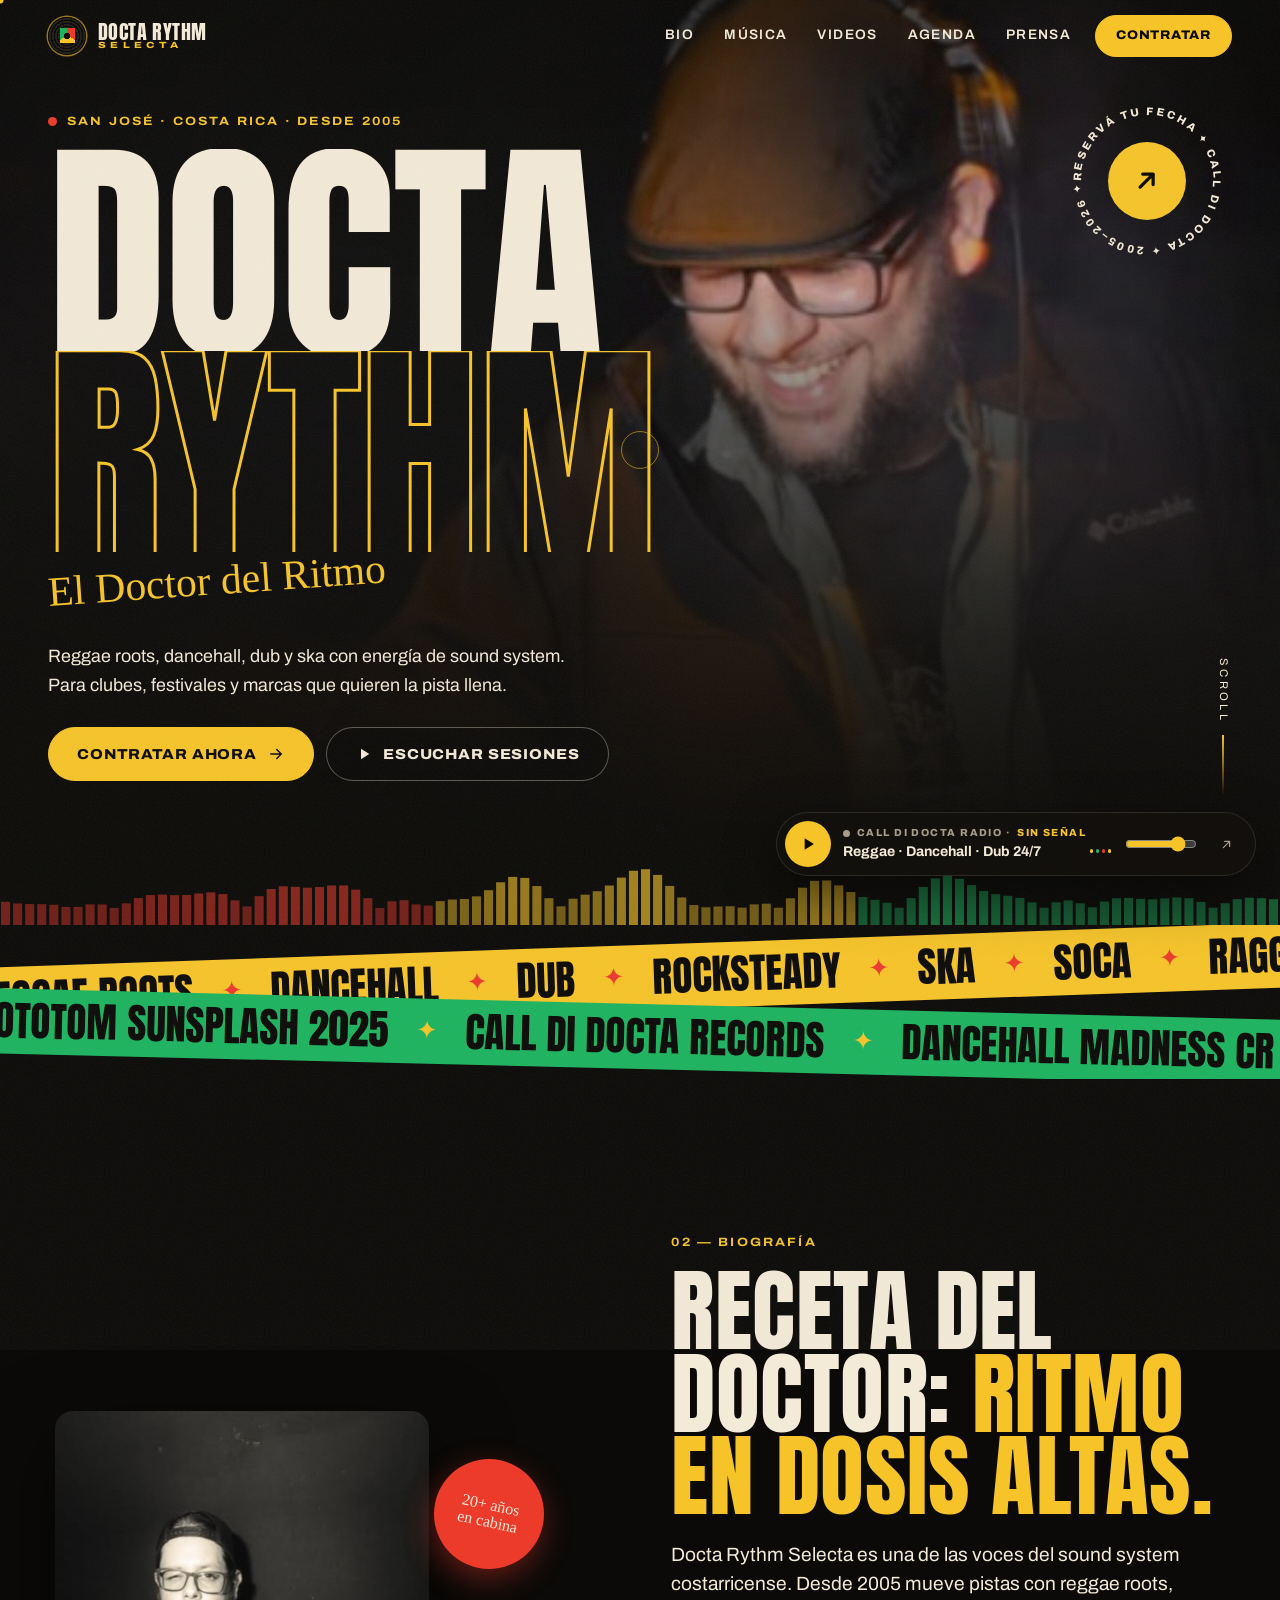
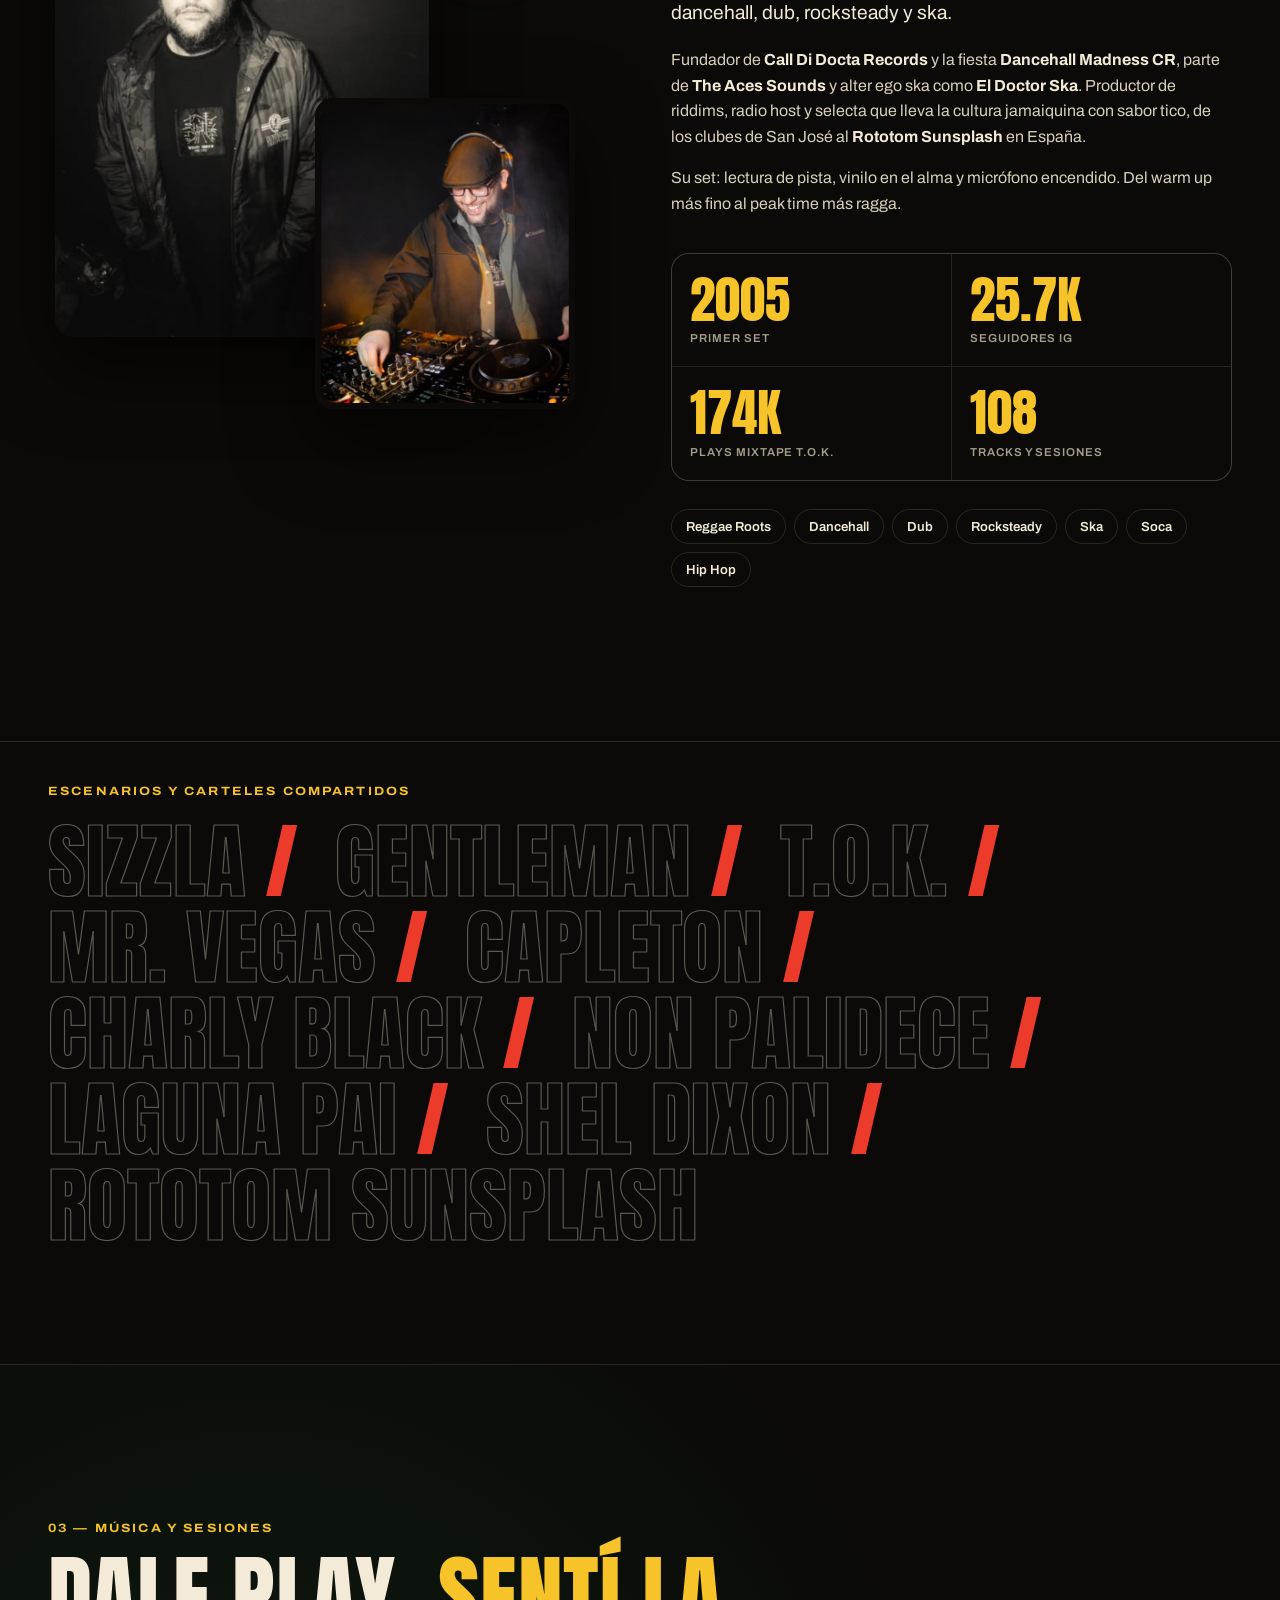
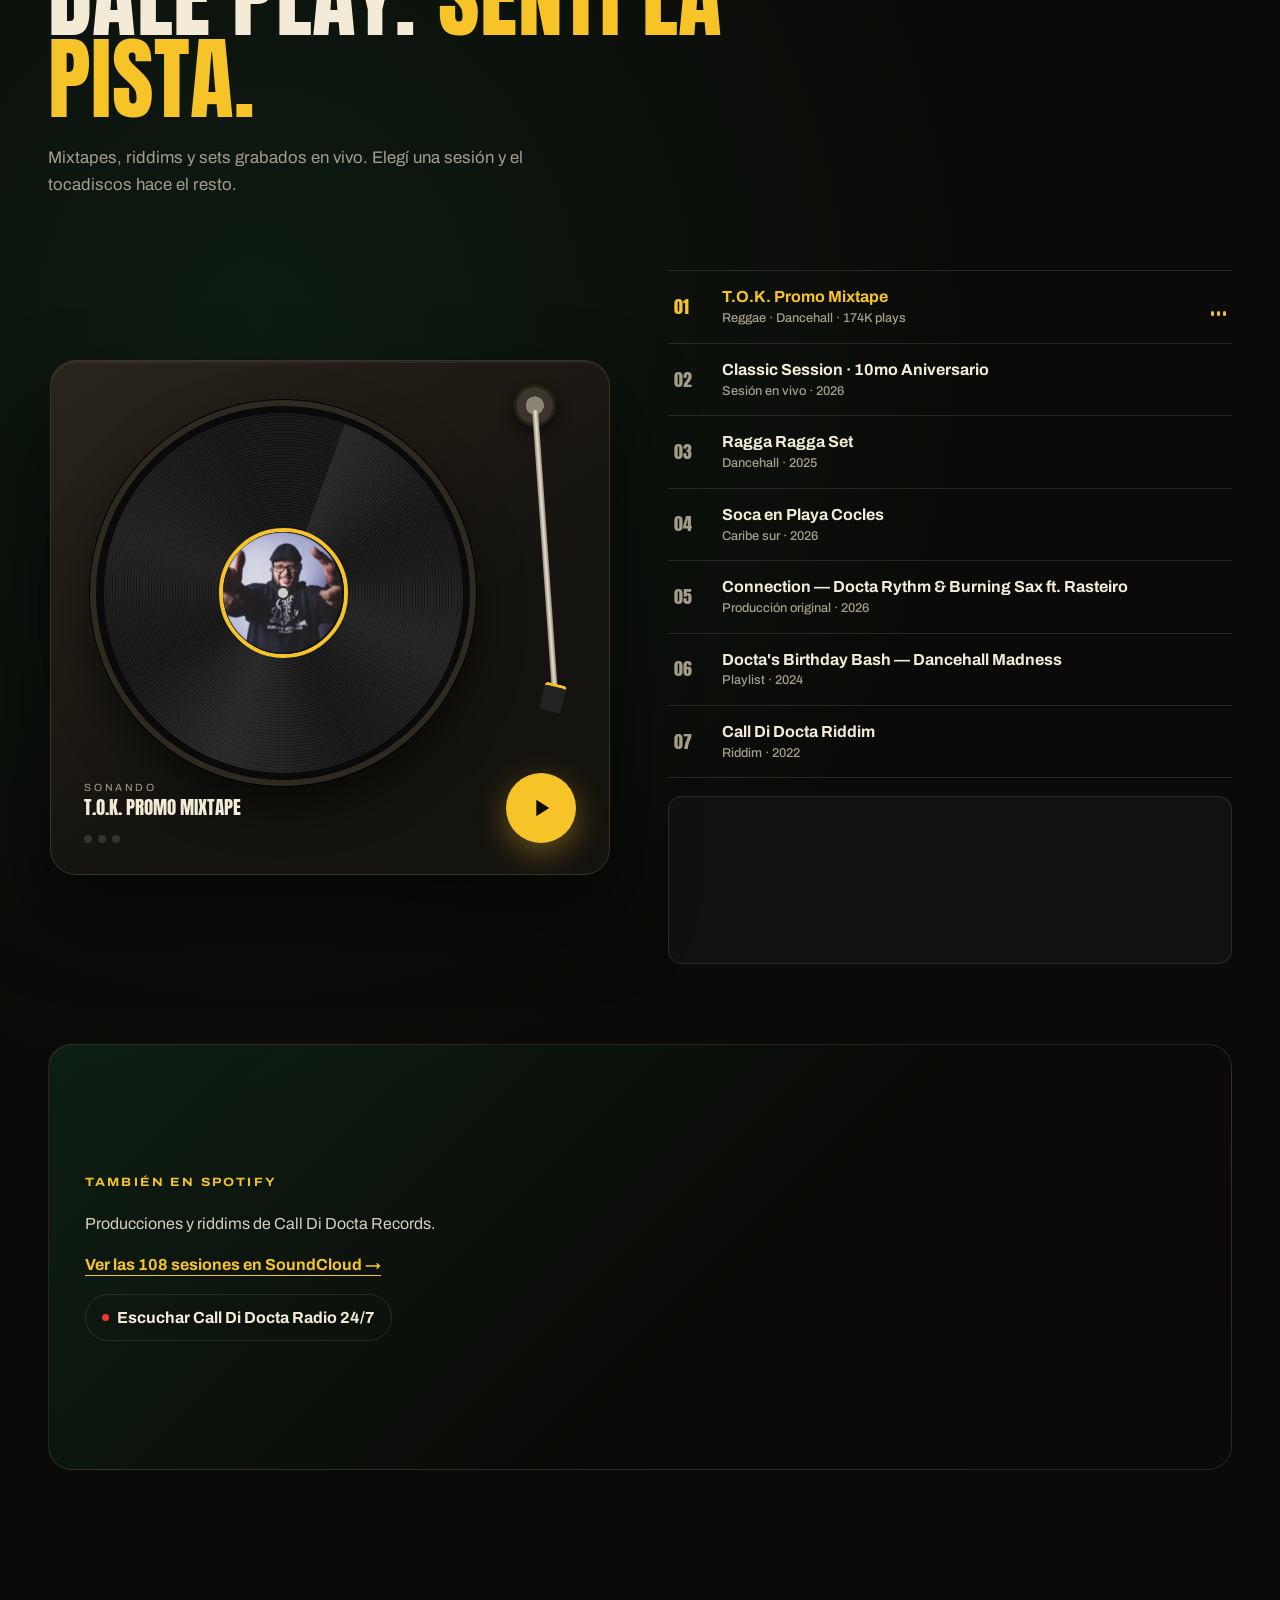
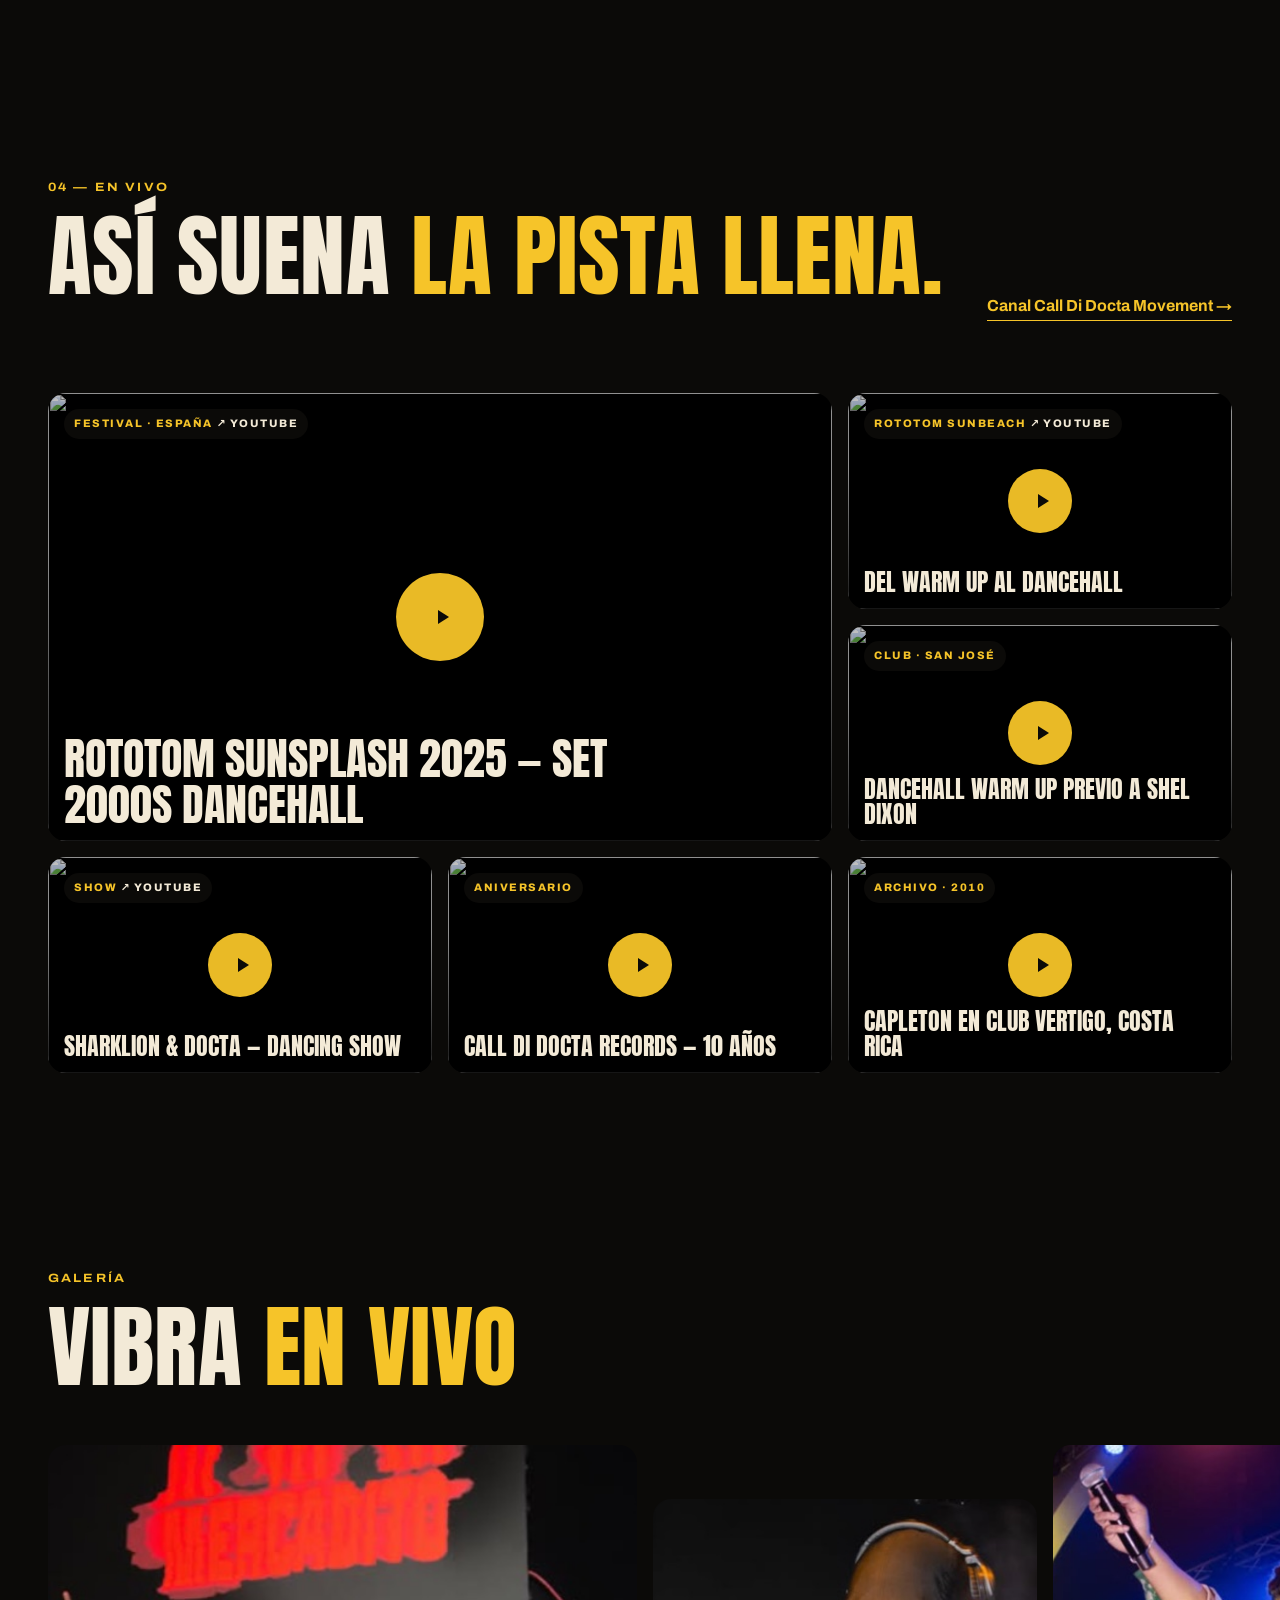
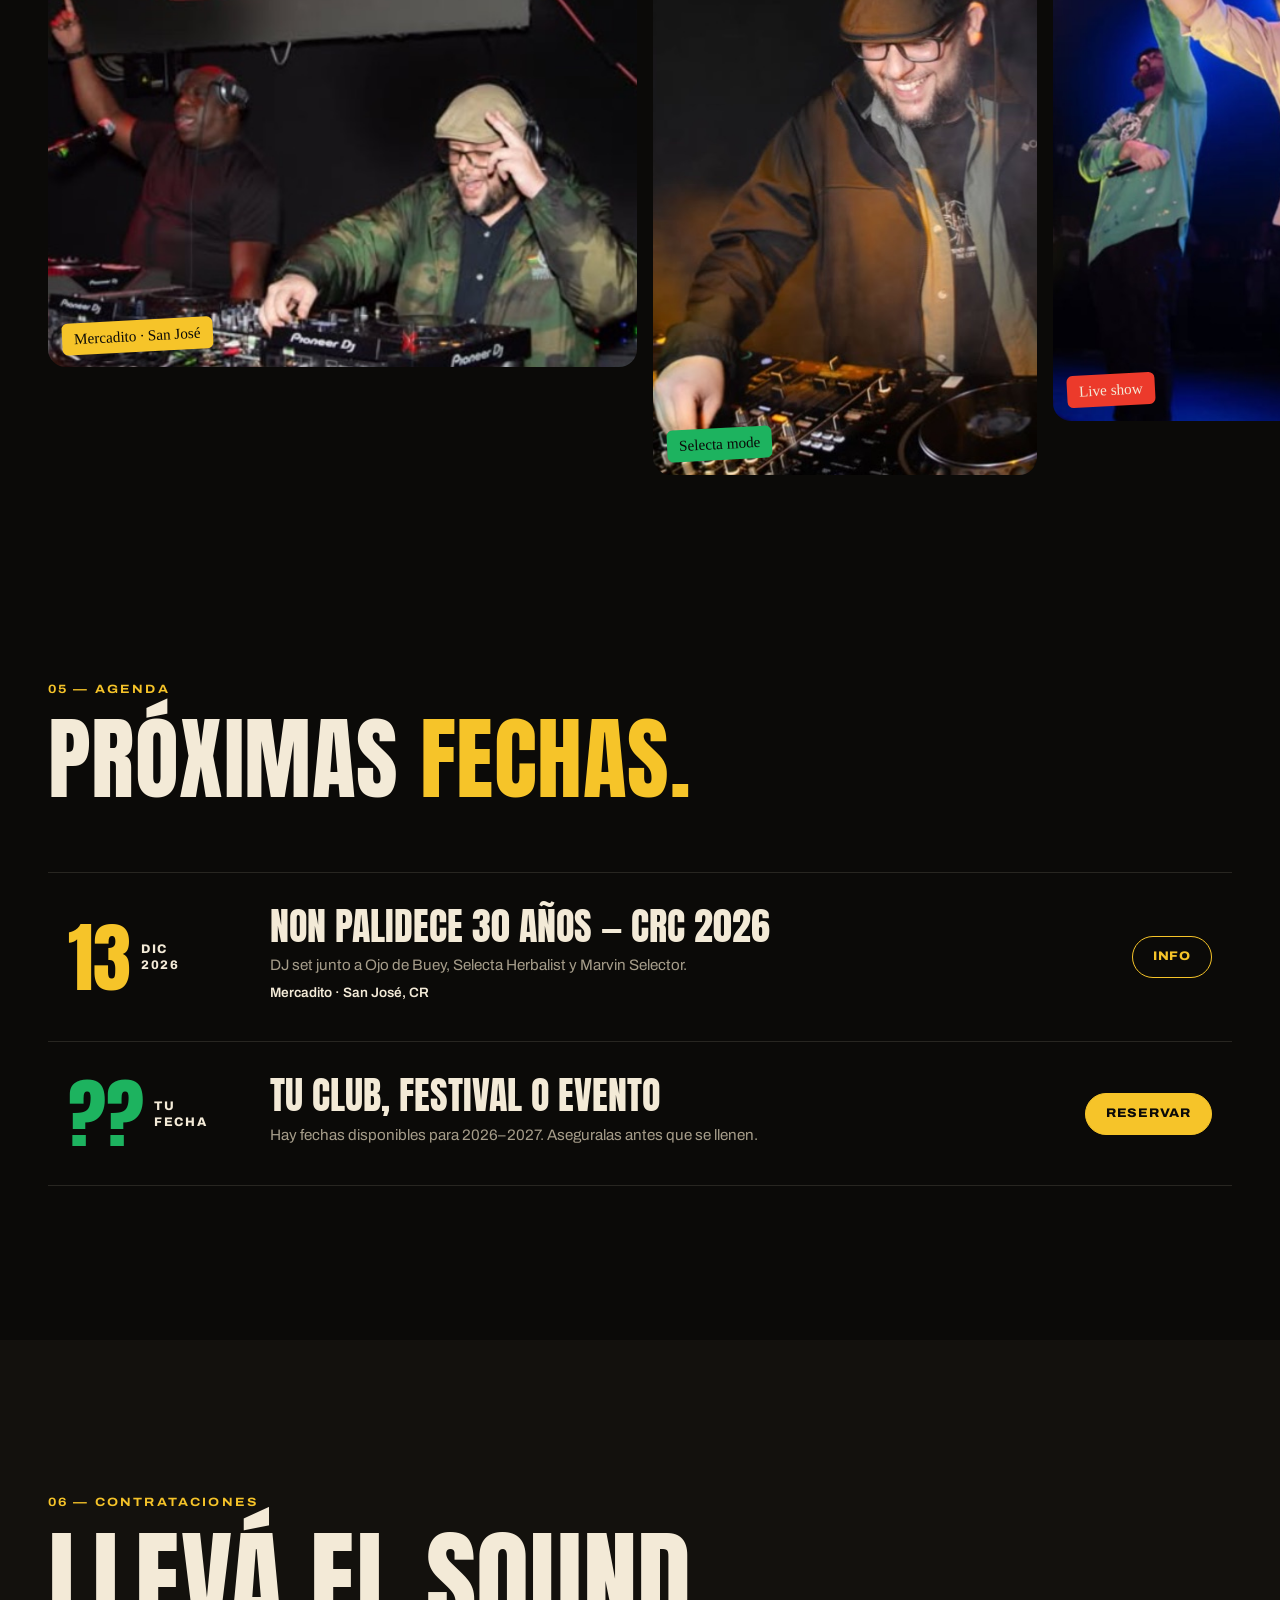
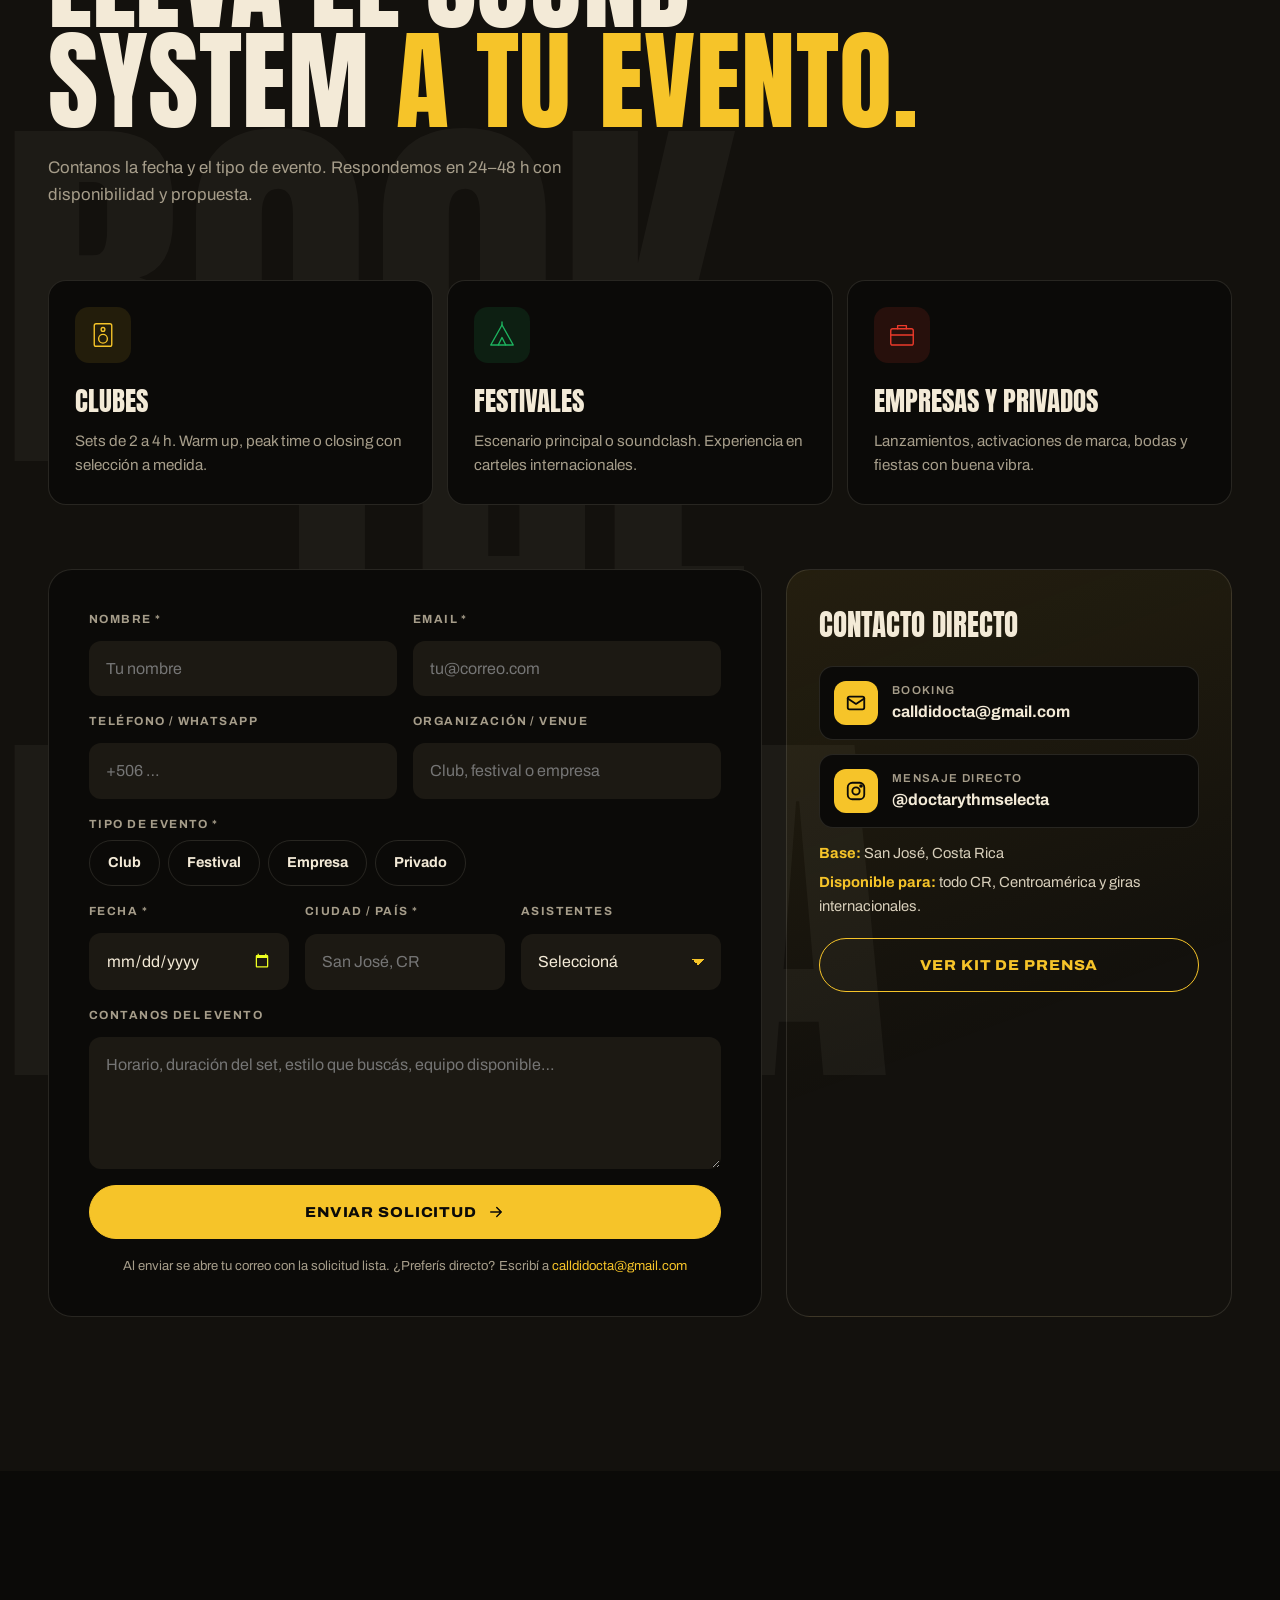
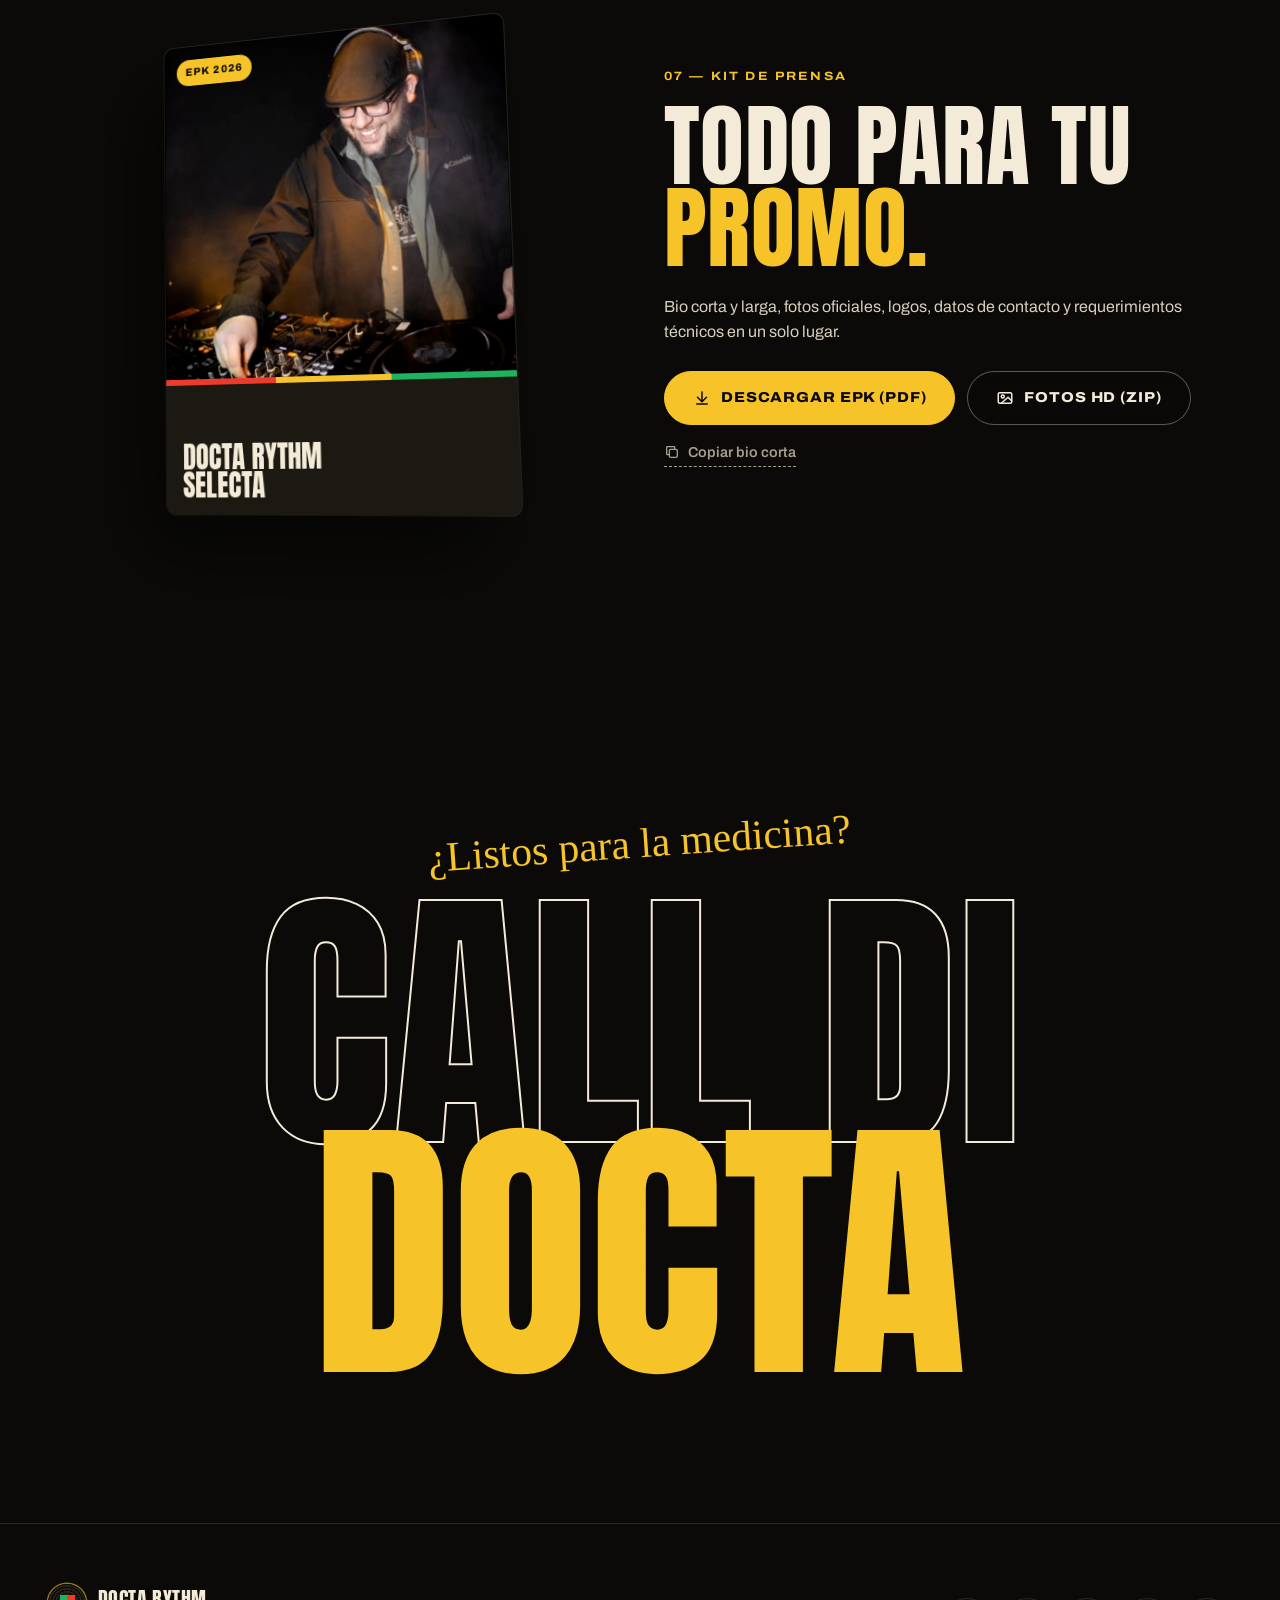
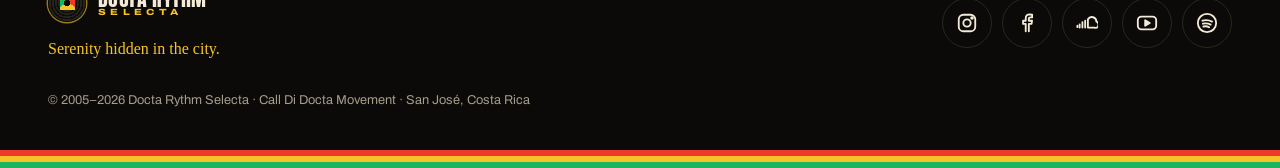
==== commit f97b1fb0: "Agregar Call Di Docta Radio en vivo con autoplay Reproductor flotante del stream de Zeno.fm con el t" ====
--- a/index.html
+++ b/index.html
@@ -14,7 +14,7 @@
   <link rel="preconnect" href="https://fonts.googleapis.com">
   <link rel="preconnect" href="https://fonts.gstatic.com" crossorigin>
   <link href="https://fonts.googleapis.com/css2?family=Anton&family=Archivo:wdth,wght@62..125,400..900&family=Permanent+Marker&display=swap" rel="stylesheet">
-  <link rel="stylesheet" href="assets/css/style.css?v=1">
+  <link rel="stylesheet" href="assets/css/style.css?v=3">
 </head>
 <body class="is-loading">
 
@@ -159,7 +159,7 @@
           <p class="section__sub reveal">Mixtapes, riddims y sets grabados en vivo. Elegí una sesión y el tocadiscos hace el resto.</p>
         </div>
 
-        <div class="deck reveal">
+        <div class="deck reveal" data-no-autoradio>
           <div class="deck__table">
             <div class="deck__platter">
               <div class="vinyl" id="vinyl">
@@ -192,11 +192,12 @@
           </div>
         </div>
 
-        <div class="spotify reveal">
+        <div class="spotify reveal" data-no-autoradio>
           <div class="spotify__txt">
             <p class="eyebrow">También en Spotify</p>
             <p>Producciones y riddims de Call Di Docta Records.</p>
             <a class="link-arrow" href="https://soundcloud.com/doctarythmselecta" target="_blank" rel="noopener">Ver las 108 sesiones en SoundCloud →</a>
+            <button class="radio-cta" type="button" data-radio-play><i class="radio__dot"></i> Escuchar Call Di Docta Radio 24/7</button>
           </div>
           <iframe title="Docta Rythm en Spotify" loading="lazy" allow="autoplay; clipboard-write; encrypted-media; fullscreen; picture-in-picture"
             src="https://open.spotify.com/embed/artist/25P6JrY91mpiTqMJ50JpEH?utm_source=generator&amp;theme=0"></iframe>
@@ -215,7 +216,7 @@
           <a href="https://www.youtube.com/@CallDiDoctaMovement" target="_blank" rel="noopener" class="link-arrow reveal">Canal Call Di Docta Movement →</a>
         </div>
 
-        <div class="vgrid">
+        <div class="vgrid" data-no-autoradio>
           <button class="vcard vcard--feat reveal" data-yt="wGGGM6Zz1qA" data-ext>
             <img src="https://i.ytimg.com/vi/wGGGM6Zz1qA/hqdefault.jpg" alt="" loading="lazy">
             <span class="vcard__play" aria-hidden="true"><svg viewBox="0 0 24 24"><path d="M8 5v14l11-7z"/></svg></span>
@@ -461,14 +462,31 @@
 
   <!-- Mobile sticky CTA -->
   <div class="sticky-cta">
-    <a href="#musica" class="sticky-cta__play" aria-label="Escuchar sesiones"><svg viewBox="0 0 24 24"><path d="M8 5v14l11-7z"/></svg></a>
+    <a href="#musica" data-no-autoradio class="sticky-cta__play" aria-label="Escuchar sesiones"><svg viewBox="0 0 24 24"><path d="M8 5v14l11-7z"/></svg></a>
     <a href="#contrataciones" class="btn btn--gold btn--block">Contratar a Docta Rythm</a>
   </div>
 
   <!-- Video modal -->
-  <div class="modal" id="vModal" aria-hidden="true" role="dialog" aria-label="Video">
+  <div class="modal" id="vModal" data-no-autoradio aria-hidden="true" role="dialog" aria-label="Video">
     <div class="modal__inner"><div class="modal__frame"></div></div>
     <button class="modal__close" aria-label="Cerrar video"><span></span><span></span></button>
+  </div>
+
+  <!-- Radio en vivo (Zeno.fm) -->
+  <div class="radio" id="radio" data-state="idle" role="region" aria-label="Call Di Docta Radio en vivo">
+    <button class="radio__btn" id="radioBtn" aria-label="Reproducir radio">
+      <svg class="i-play" viewBox="0 0 24 24" aria-hidden="true"><path d="M8 5v14l11-7z"/></svg>
+      <svg class="i-pause" viewBox="0 0 24 24" aria-hidden="true"><path d="M7 5h4v14H7zM13 5h4v14h-4z"/></svg>
+      <span class="radio__spin" aria-hidden="true"></span>
+    </button>
+    <div class="radio__info">
+      <span class="radio__label"><i class="radio__dot"></i>Call Di Docta Radio · <b class="radio__status">En vivo</b></span>
+      <span class="radio__now"><span class="radio__now-txt" id="radioNow">Reggae · Dancehall · Dub 24/7</span></span>
+    </div>
+    <div class="radio__eq" aria-hidden="true"><i></i><i></i><i></i><i></i></div>
+    <input class="radio__vol" id="radioVol" type="range" min="0" max="1" step="0.01" value="0.8" aria-label="Volumen de la radio">
+    <a class="radio__ext" href="https://zeno.fm/radio/call-di-docta-radio/" target="_blank" rel="noopener" aria-label="Abrir la radio en Zeno.fm"><svg viewBox="0 0 24 24" aria-hidden="true"><path d="M7 17L17 7M9 7h8v8"/></svg></a>
+    <audio id="radioAudio" preload="none"></audio>
   </div>
 
   <div class="toast" role="status" aria-live="polite"></div>
@@ -477,6 +495,6 @@
   <script src="https://cdnjs.cloudflare.com/ajax/libs/gsap/3.12.5/ScrollTrigger.min.js"></script>
   <script src="https://unpkg.com/lenis@1.1.13/dist/lenis.min.js"></script>
   <script src="https://w.soundcloud.com/player/api.js"></script>
-  <script src="assets/js/main.js?v=1"></script>
+  <script src="assets/js/main.js?v=3"></script>
 </body>
 </html>
--- a/assets/css/style.css
+++ b/assets/css/style.css
@@ -659,3 +659,63 @@
 .modal__frame { position: relative; }
 .modal__yt { position: absolute; left: 0; right: 0; top: calc(100% + 14px); text-align: center; font-size: .85rem; font-weight: 700; color: var(--gold); }
 .vcard[data-ext] .vcard__tag::after { content: " ↗ YouTube"; color: var(--bone); }
+
+/* ---------- Radio en vivo (flotante) ---------- */
+.radio {
+  position: fixed; left: 16px; bottom: calc(16px + env(safe-area-inset-bottom)); z-index: 96;
+  display: flex; align-items: center; gap: 12px;
+  max-width: min(420px, calc(100vw - 32px)); padding: 8px 14px 8px 8px; border-radius: 999px;
+  background: rgba(19,17,13,.88); backdrop-filter: blur(14px) saturate(140%); -webkit-backdrop-filter: blur(14px) saturate(140%);
+  border: 1px solid var(--line); box-shadow: 0 18px 50px rgba(0,0,0,.5);
+  transform: translateY(160%); transition: transform .7s var(--ease), border-color .4s;
+}
+.radio.is-ready { transform: none; }
+.radio[data-state="playing"] { border-color: rgba(246,196,41,.45); }
+.radio__btn {
+  position: relative; flex: none; width: 46px; height: 46px; border-radius: 50%;
+  background: var(--gold); color: var(--ink); display: grid; place-items: center;
+  transition: transform .3s var(--ease);
+}
+.radio__btn:hover { transform: scale(1.08); }
+.radio__btn svg { width: 20px; height: 20px; fill: currentColor; stroke: none; }
+.radio__btn .i-pause, .radio__spin { display: none; }
+.radio[data-state="playing"] .radio__btn .i-play { display: none; }
+.radio[data-state="playing"] .radio__btn .i-pause { display: block; }
+.radio[data-state="loading"] .radio__btn svg { display: none; }
+.radio[data-state="loading"] .radio__spin { display: block; width: 20px; height: 20px; border-radius: 50%; border: 2.5px solid rgba(11,10,8,.25); border-top-color: var(--ink); animation: spin .8s linear infinite; }
+.radio[data-state="blocked"] .radio__btn { animation: ring 1.8s infinite; }
+.radio__info { min-width: 0; display: grid; gap: 1px; line-height: 1.25; }
+.radio__label { display: flex; align-items: center; gap: 7px; font-size: .64rem; font-weight: 800; text-transform: uppercase; letter-spacing: .14em; color: var(--muted); white-space: nowrap; }
+.radio__label b { color: var(--gold); font-weight: 800; }
+.radio__dot { width: 7px; height: 7px; border-radius: 50%; background: var(--muted); flex: none; display: inline-block; }
+.radio[data-state="playing"] .radio__dot, .radio-cta .radio__dot { background: var(--red); animation: pulse 1.6s infinite; }
+.radio__now { overflow: hidden; white-space: nowrap; max-width: 230px; mask-image: linear-gradient(90deg, #000 85%, transparent); -webkit-mask-image: linear-gradient(90deg, #000 85%, transparent); }
+.radio__now-txt { display: inline-block; font-weight: 700; font-size: .88rem; color: var(--bone); }
+.radio__now.is-long .radio__now-txt { padding-right: 40px; animation: radioScroll 14s linear infinite; }
+@keyframes radioScroll { 0%, 15% { transform: translateX(0); } 85%, 100% { transform: translateX(var(--shift, -50%)); } }
+.radio__eq { display: flex; align-items: flex-end; gap: 3px; height: 18px; flex: none; }
+.radio__eq i { width: 3px; height: 25%; border-radius: 2px; background: var(--gold); }
+.radio[data-state="playing"] .radio__eq i { animation: bars .8s ease-in-out infinite alternate; }
+.radio__eq i:nth-child(2) { animation-delay: -.2s !important; background: var(--green); }
+.radio__eq i:nth-child(3) { animation-delay: -.5s !important; background: var(--red); }
+.radio__eq i:nth-child(4) { animation-delay: -.35s !important; }
+.radio__vol { display: none; width: 72px; accent-color: var(--gold); cursor: pointer; }
+.radio__ext { flex: none; width: 30px; height: 30px; border-radius: 50%; display: grid; place-items: center; color: var(--muted); transition: color .3s, background .3s; }
+.radio__ext:hover { color: var(--ink); background: var(--gold); }
+.radio__ext svg { width: 15px; height: 15px; }
+.radio-cta { display: inline-flex; align-items: center; gap: 8px; margin-top: 16px; font-weight: 700; color: var(--bone); padding: 10px 16px; border-radius: 999px; border: 1.5px solid var(--line); transition: border-color .3s, color .3s; }
+.radio-cta:hover { border-color: var(--gold); color: var(--gold); }
+@media (min-width: 1000px) {
+  .radio { left: auto; right: 24px; bottom: 24px; max-width: 480px; }
+  .radio__info { flex: 1; }
+  .radio__vol { display: block; }
+  .hero__scroll { bottom: 130px; }
+}
+@media (max-width: 999px) {
+  /* encima de la barra fija de "Contratar" */
+  .radio { left: 12px; right: 12px; max-width: none; bottom: calc(84px + env(safe-area-inset-bottom)); transition: transform .7s var(--ease), bottom .5s var(--ease); }
+  body:not(.has-sticky) .radio { bottom: calc(12px + env(safe-area-inset-bottom)); }
+  .radio__info { flex: 1; }
+  .radio__now { max-width: none; }
+  .footer { padding-bottom: 160px; }
+}
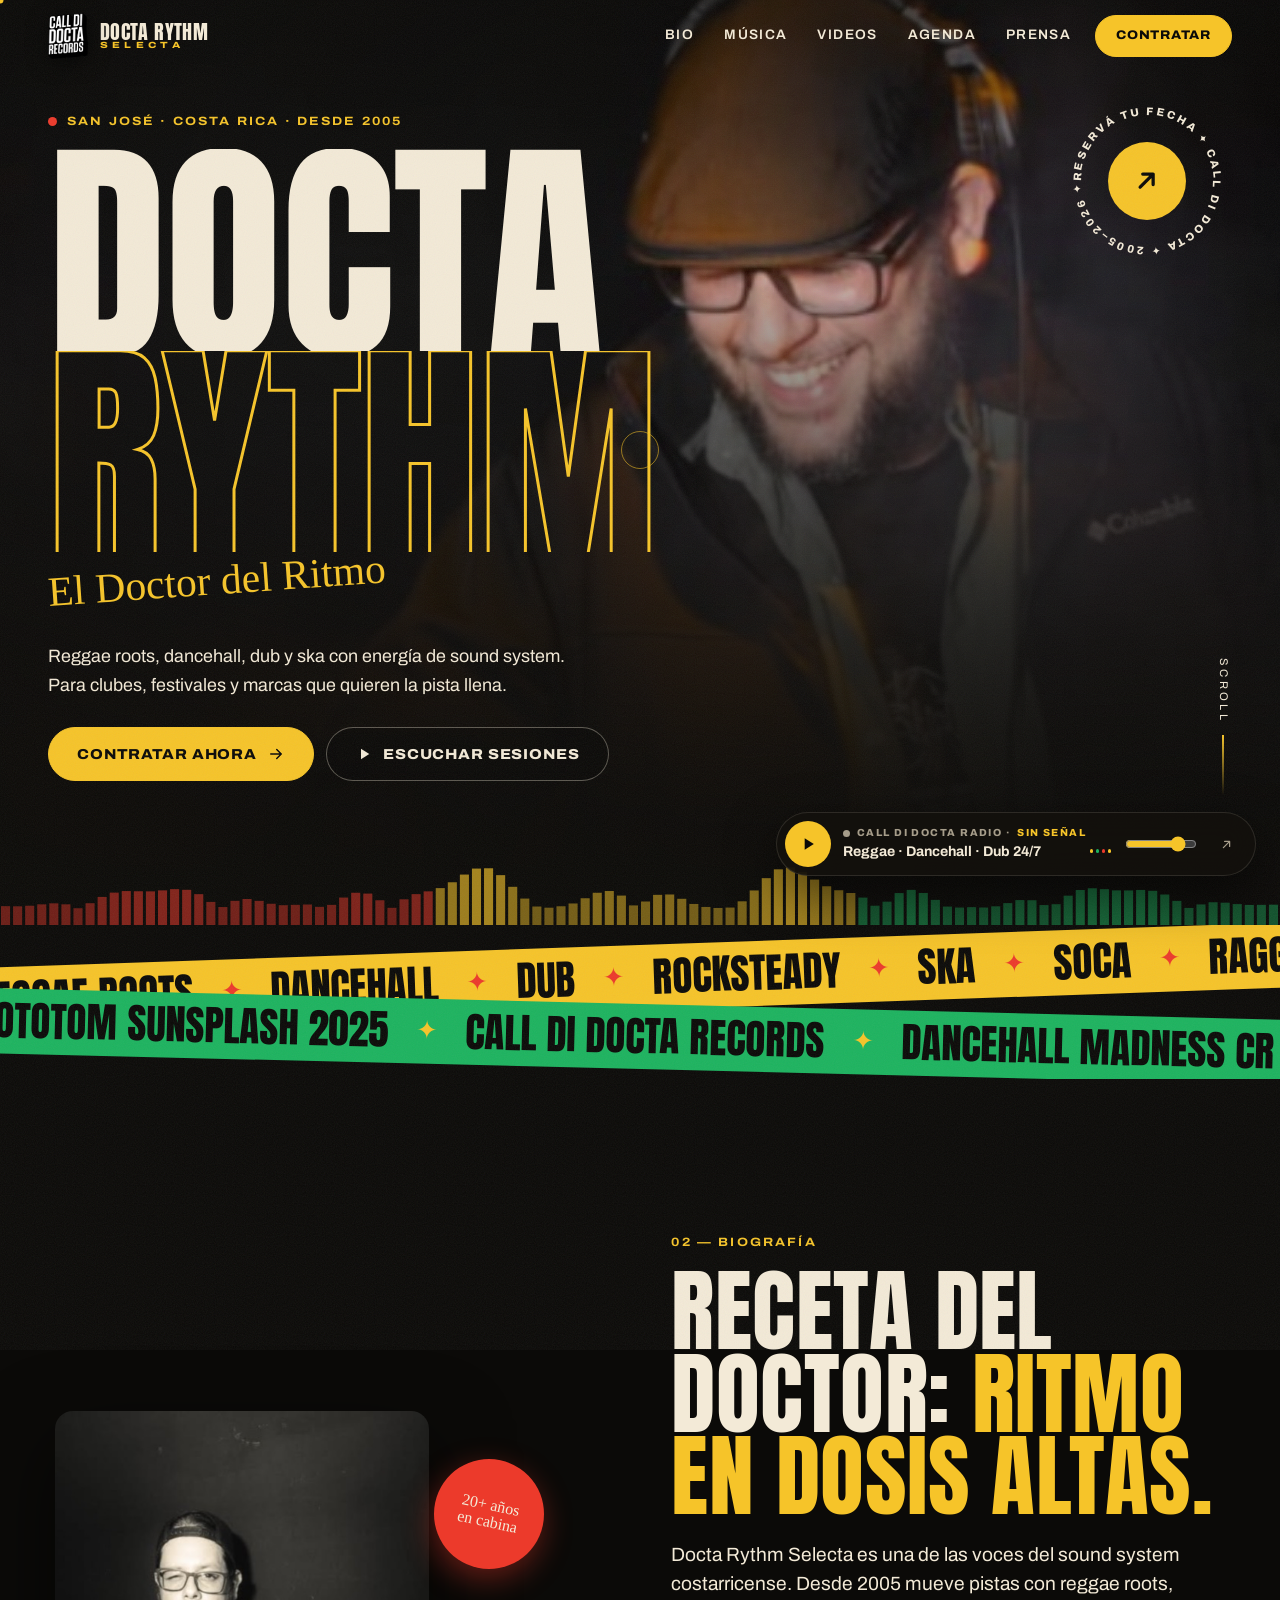
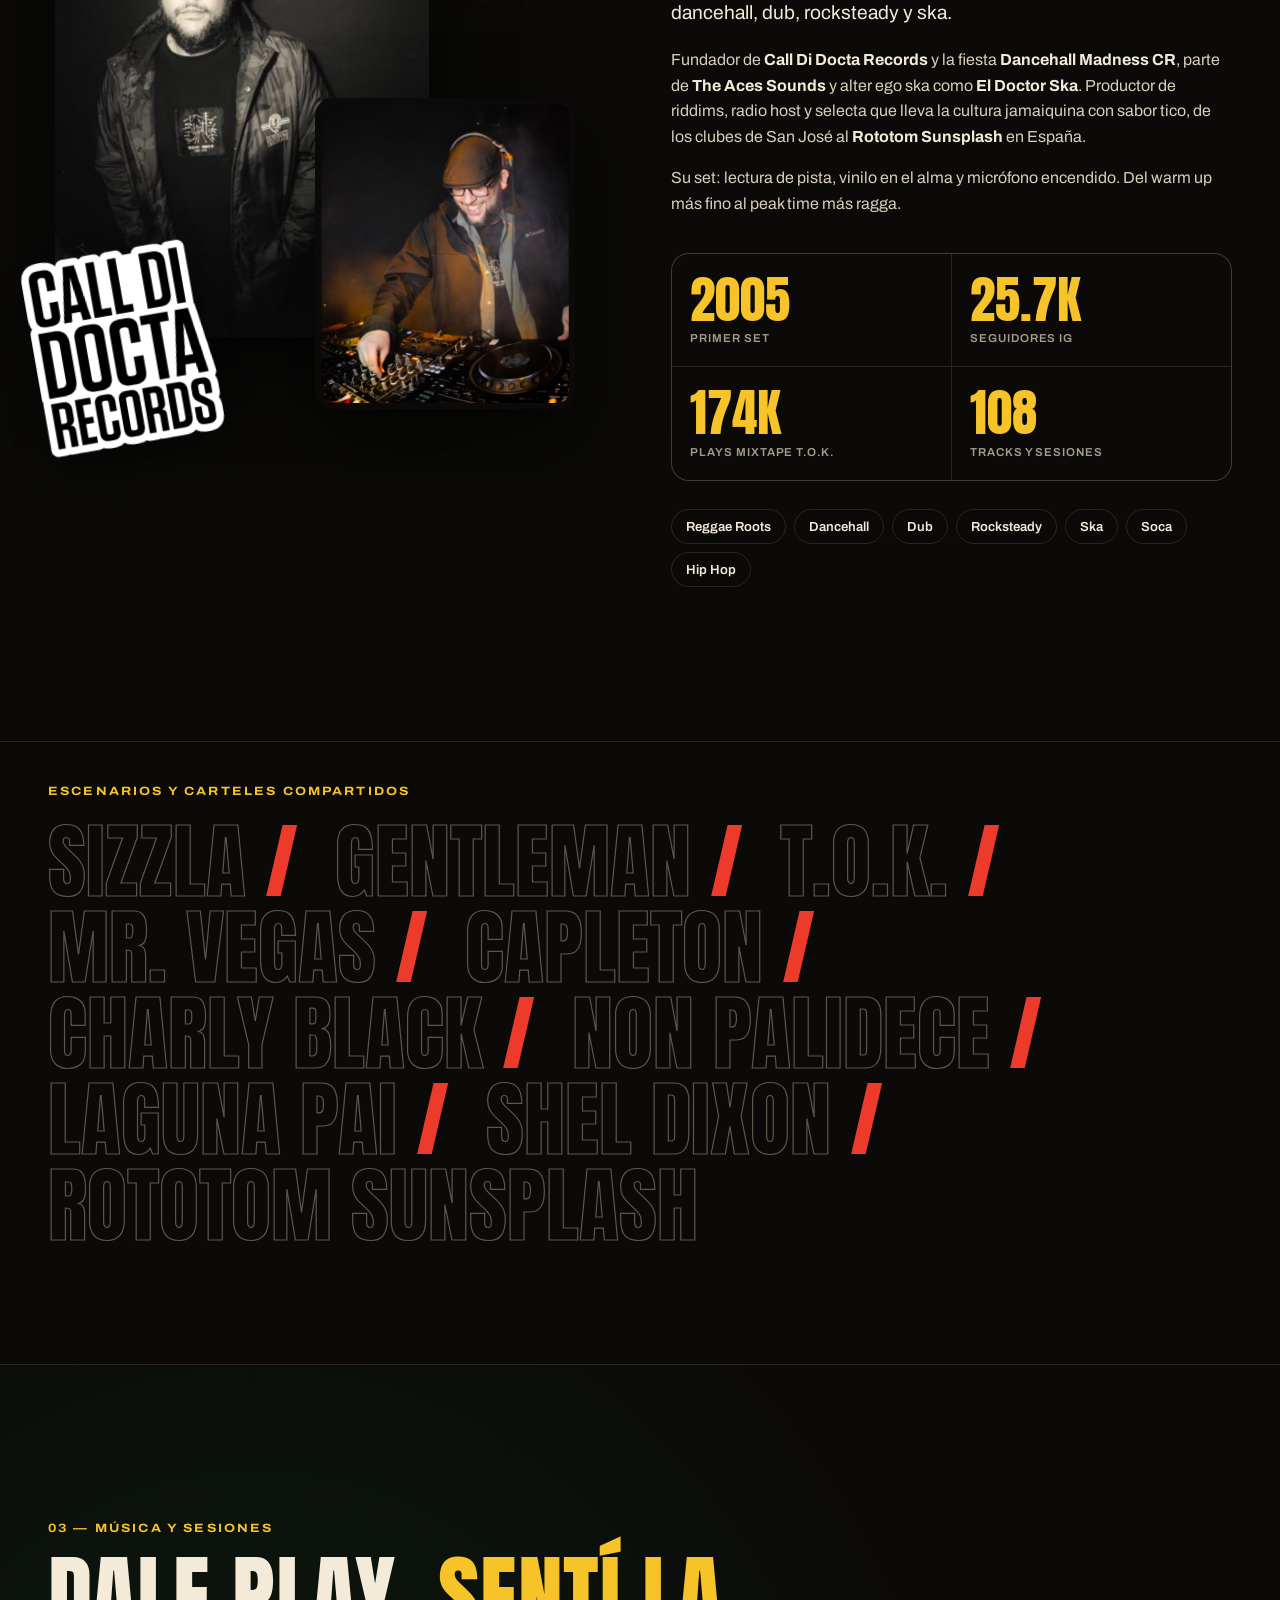
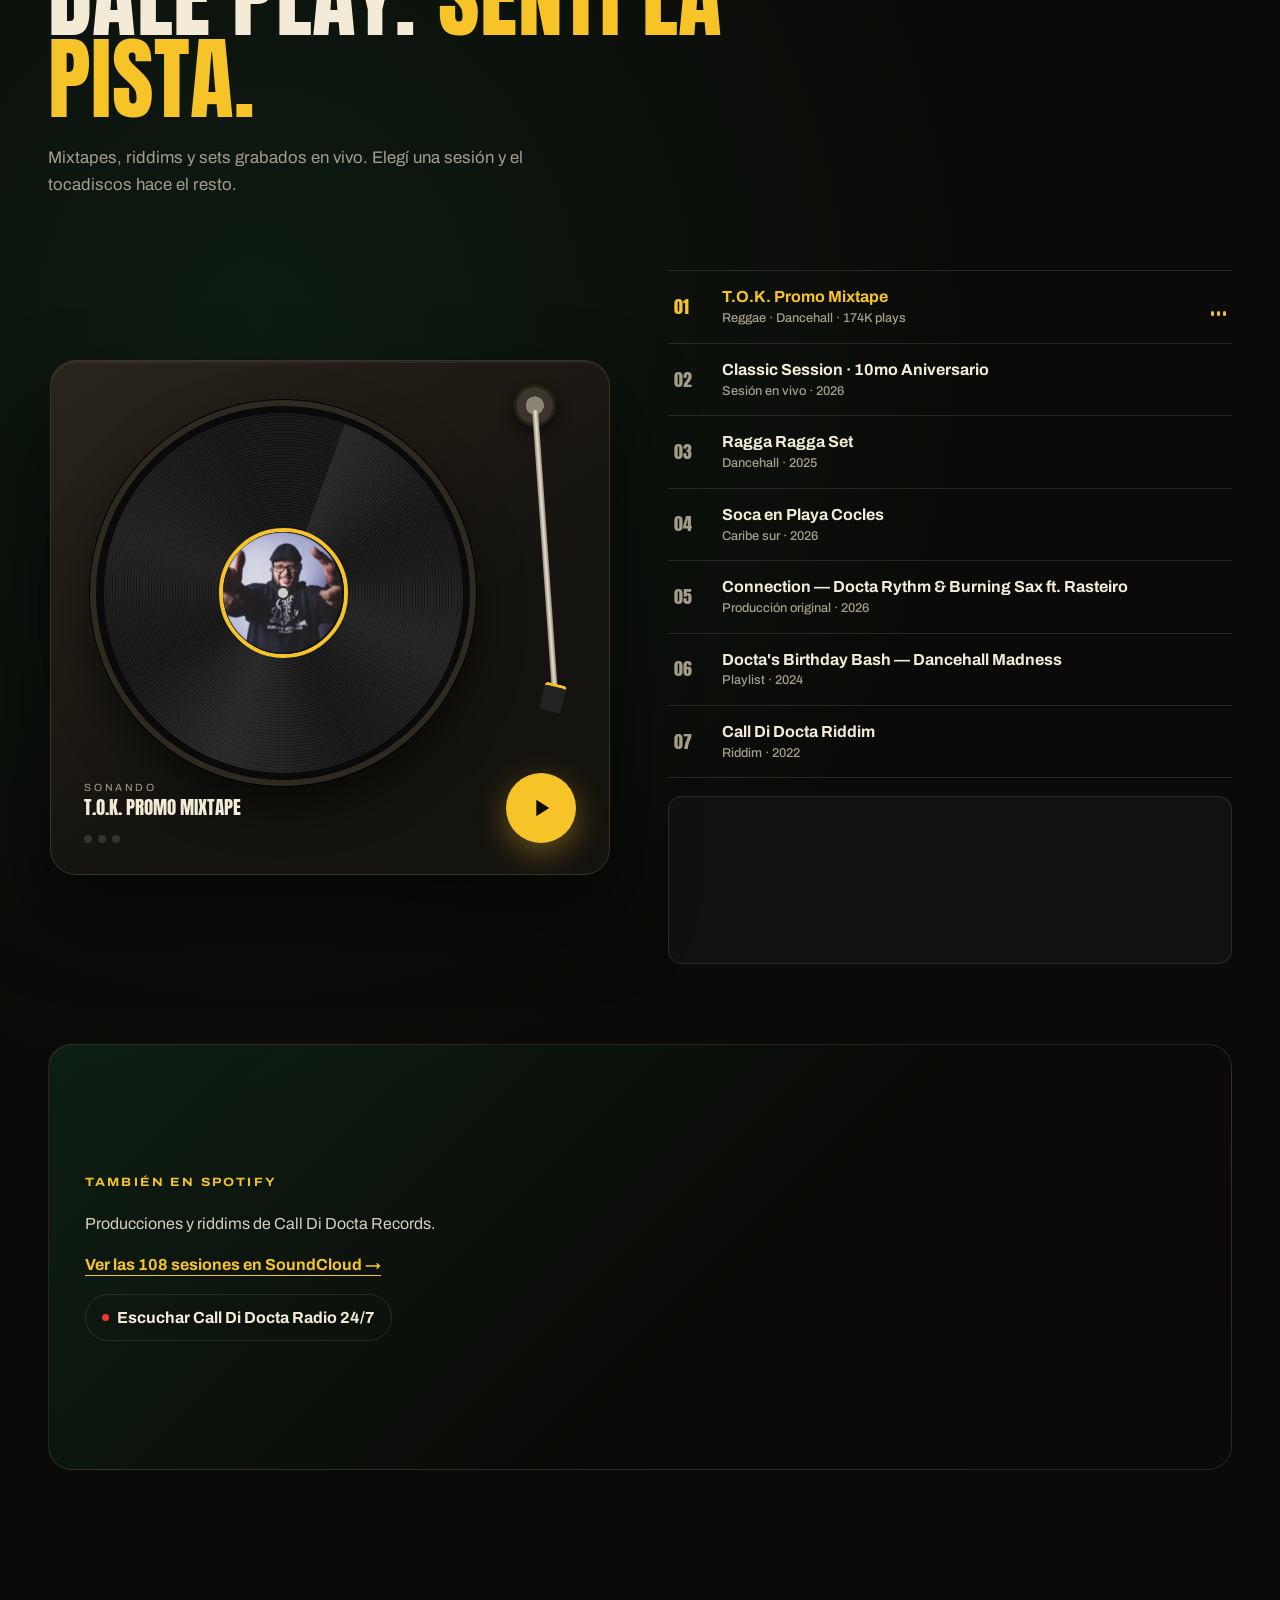
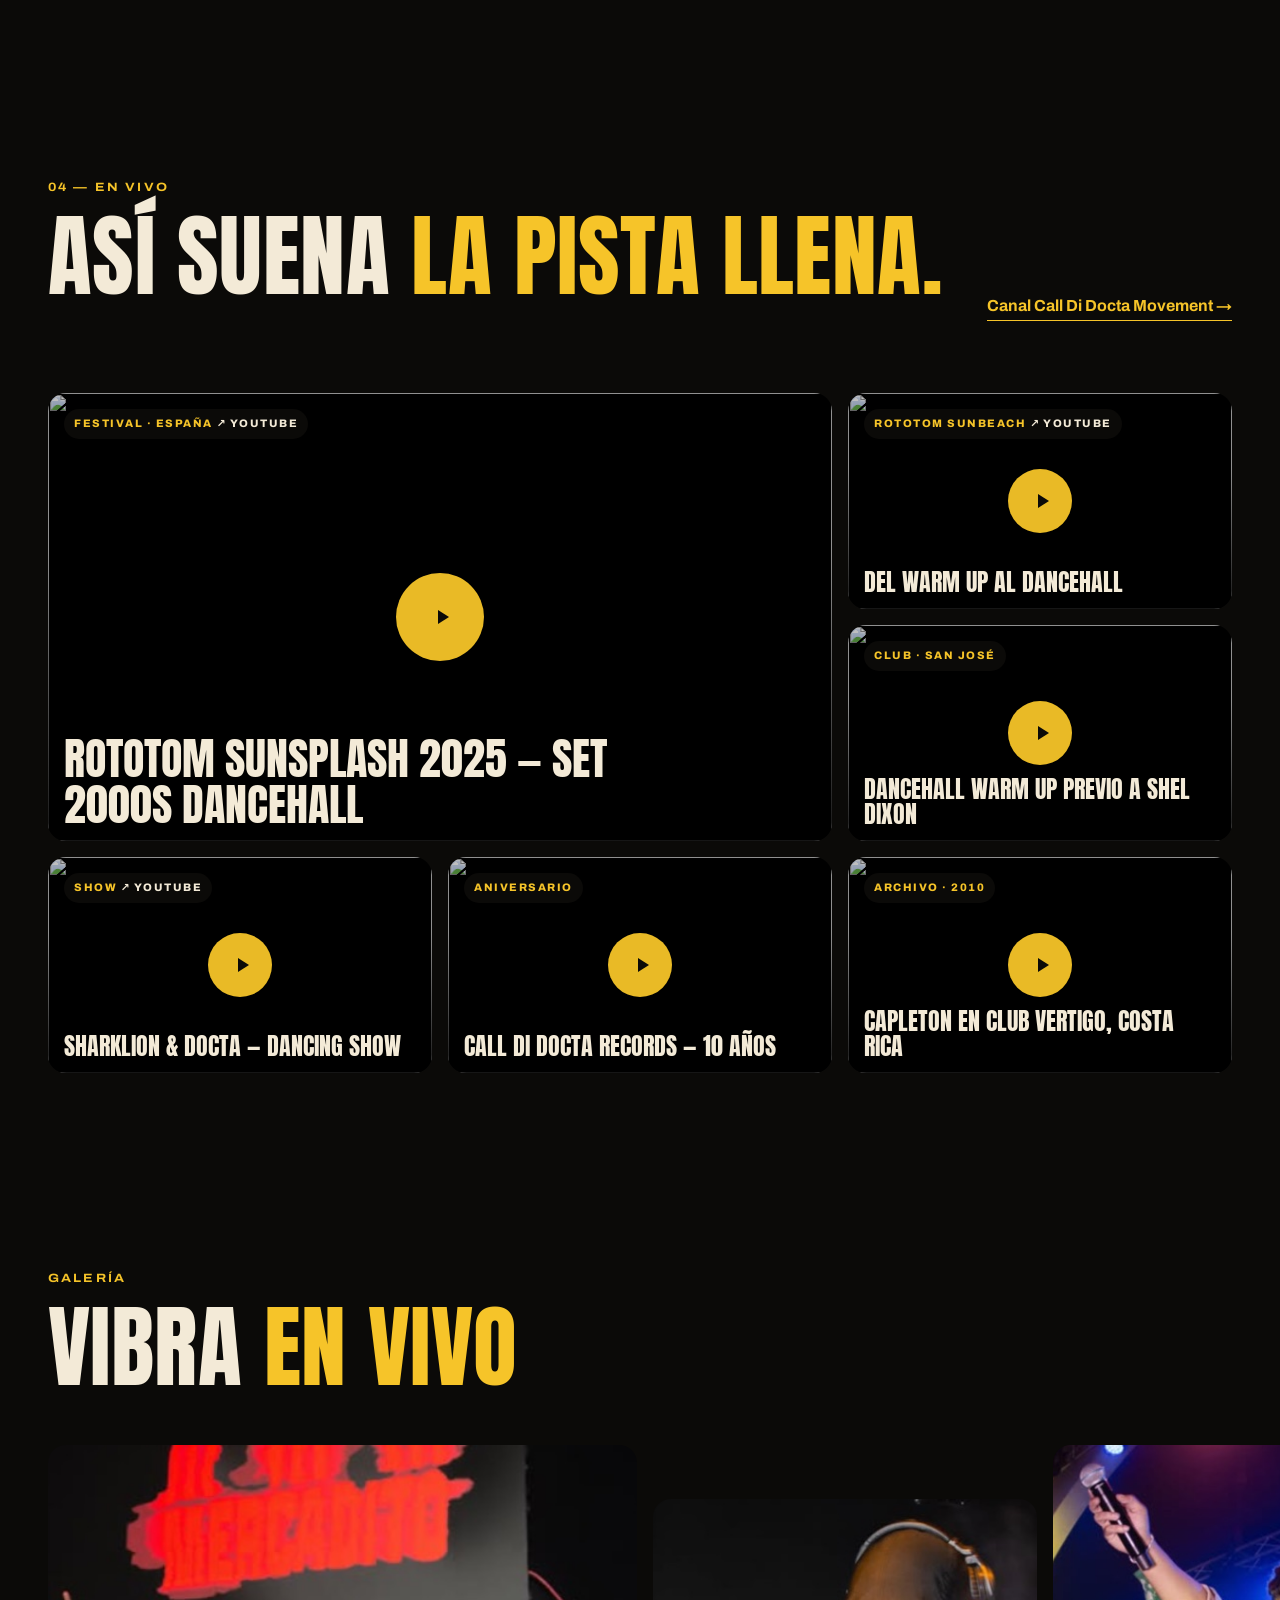
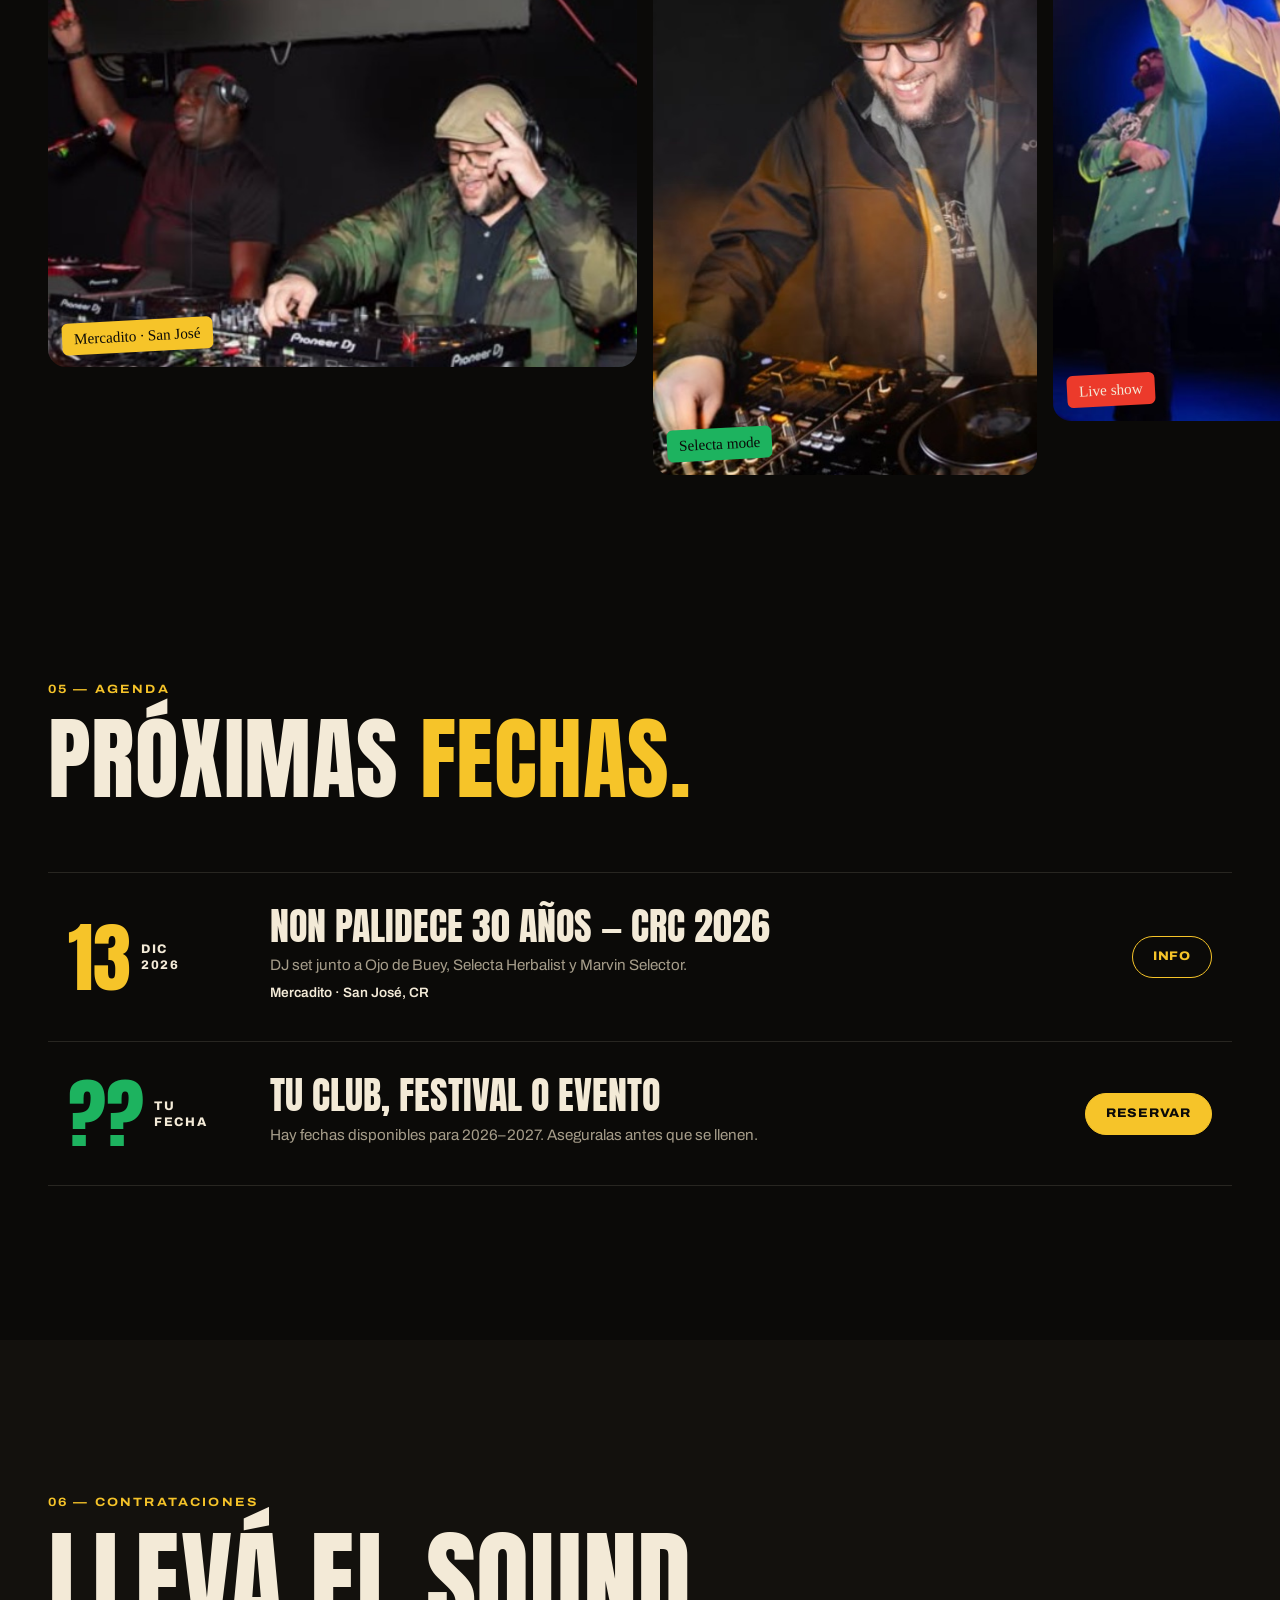
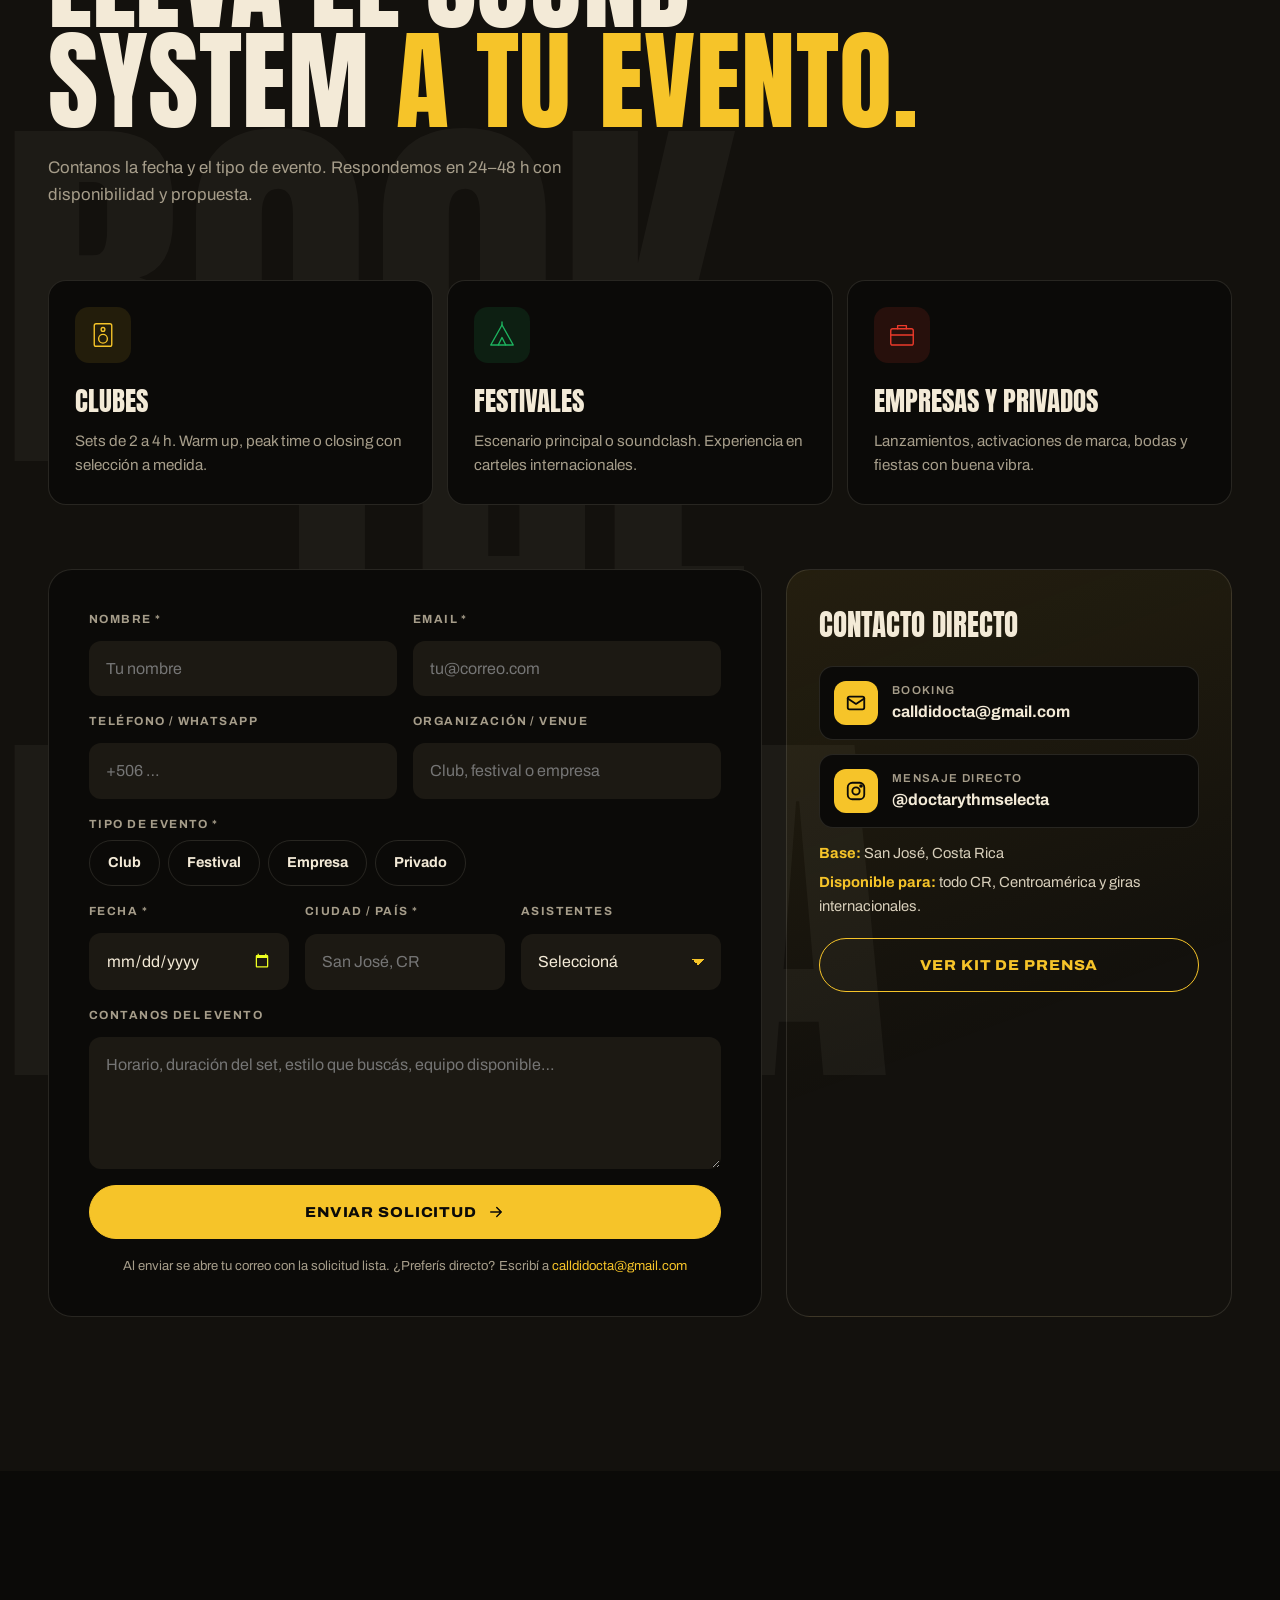
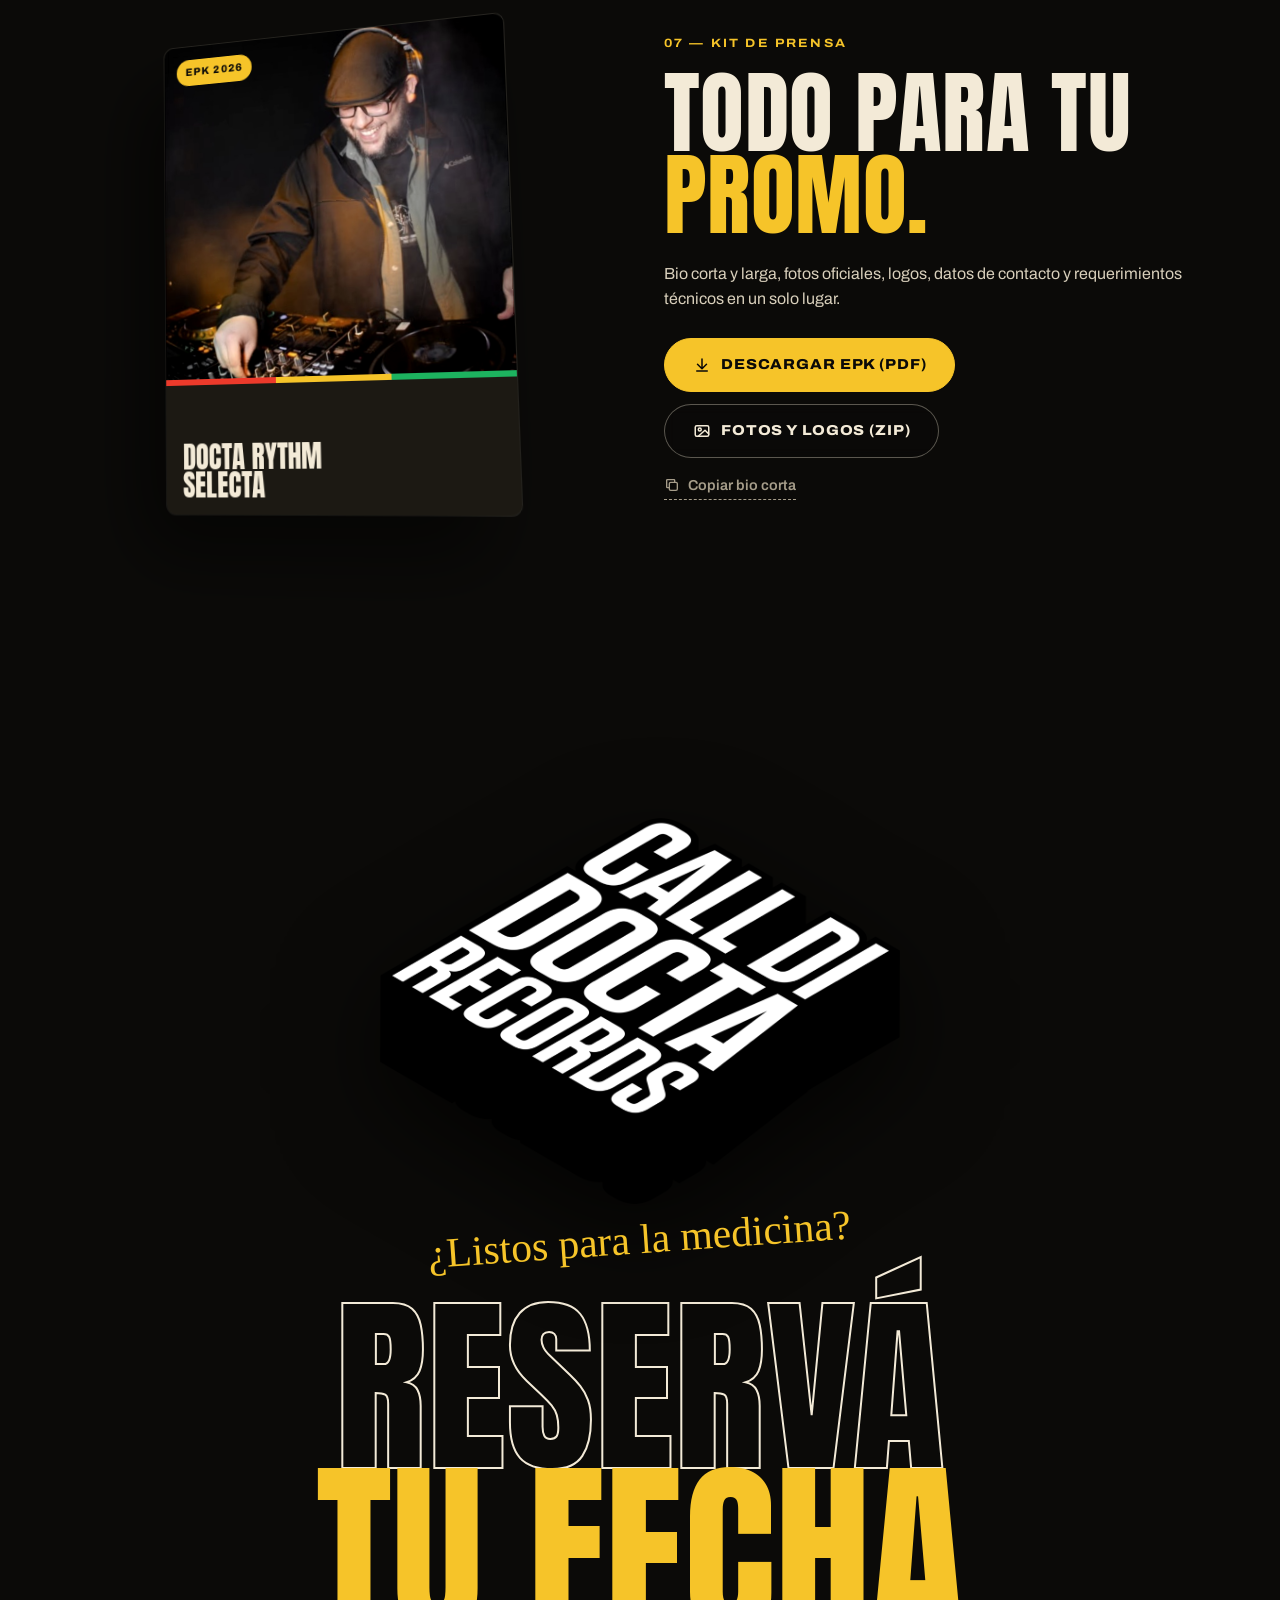
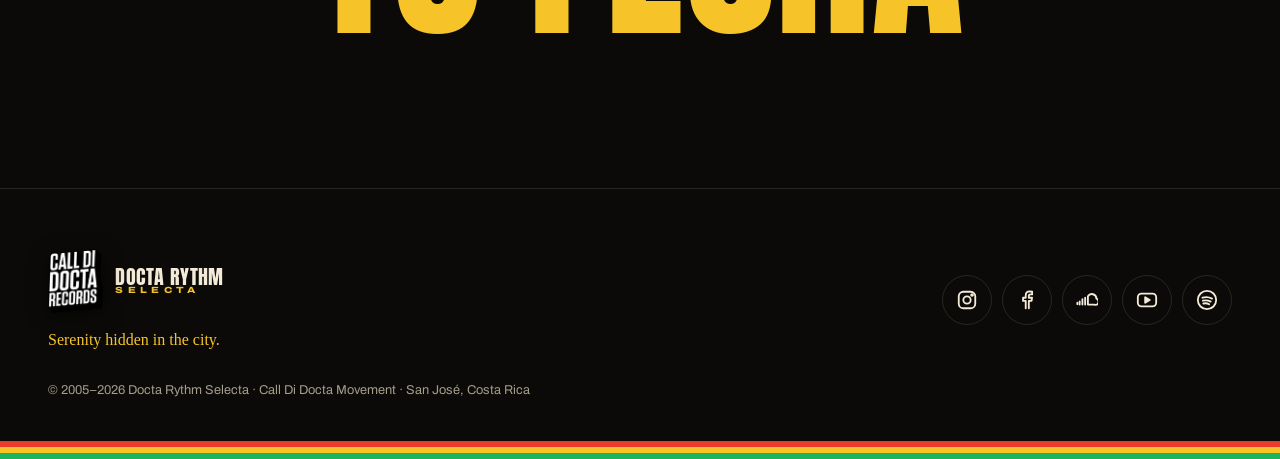
==== commit b29186a6: "Integrar logos de Call Di Docta Records Logo en navegación, footer, preloader, sticker en la bio y l" ====
--- a/index.html
+++ b/index.html
@@ -10,16 +10,18 @@
   <meta property="og:description" content="Reggae, dancehall, dub y ska con energía de sound system. Contrataciones para clubes, festivales y eventos.">
   <meta property="og:image" content="assets/img/decks-smile.jpg">
   <meta property="og:type" content="website">
-  <link rel="icon" href="assets/img/favicon.svg" type="image/svg+xml">
+  <link rel="icon" href="assets/img/logo/favicon-32.png" type="image/png" sizes="32x32">
+  <link rel="apple-touch-icon" href="assets/img/logo/favicon-180.png">
   <link rel="preconnect" href="https://fonts.googleapis.com">
   <link rel="preconnect" href="https://fonts.gstatic.com" crossorigin>
   <link href="https://fonts.googleapis.com/css2?family=Anton&family=Archivo:wdth,wght@62..125,400..900&family=Permanent+Marker&display=swap" rel="stylesheet">
-  <link rel="stylesheet" href="assets/css/style.css?v=3">
+  <link rel="stylesheet" href="assets/css/style.css?v=5">
 </head>
 <body class="is-loading">
 
   <!-- PRELOADER -->
   <div class="preloader" aria-hidden="true">
+    <img class="preloader__logo" src="assets/img/logo/logo-white.png" alt="" width="377" height="420">
     <div class="preloader__vinyl"><span></span></div>
     <p class="preloader__txt">Calentando el sound system</p>
     <p class="preloader__count"><span>0</span>%</p>
@@ -33,7 +35,7 @@
   <!-- NAV -->
   <header class="nav" id="nav">
     <a href="#inicio" class="nav__logo" aria-label="Docta Rythm Selecta, inicio">
-      <span class="logo-disc" aria-hidden="true"></span>
+      <img class="logo-img" src="assets/img/logo/logo-nav.png" alt="Call Di Docta Records" width="225" height="260">
       <span class="nav__word">DOCTA RYTHM<small>SELECTA</small></span>
     </a>
     <nav class="nav__links" aria-label="Principal">
@@ -117,6 +119,7 @@
             <img src="assets/img/decks-smile.jpg" alt="Docta Rythm sonriendo en la cabina" loading="lazy" width="544" height="662">
           </figure>
           <span class="bio__sticker">20+ años<br>en cabina</span>
+          <img class="bio__logo" src="assets/img/logo/logo-sticker.png" alt="Logo Call Di Docta Records" loading="lazy" width="507" height="560">
         </div>
 
         <div class="bio__text">
@@ -430,7 +433,7 @@
           <p class="reveal">Bio corta y larga, fotos oficiales, logos, datos de contacto y requerimientos técnicos en un solo lugar.</p>
           <div class="press__btns reveal">
             <a class="btn btn--gold magnetic" href="assets/press/docta-rythm-presskit.pdf" download><svg viewBox="0 0 24 24" aria-hidden="true"><path d="M12 4v12M6 11l6 6 6-6M5 20h14"/></svg><span>Descargar EPK (PDF)</span></a>
-            <a class="btn btn--ghost magnetic" href="assets/press/docta-rythm-fotos.zip" download><svg viewBox="0 0 24 24" aria-hidden="true"><rect x="3" y="5" width="18" height="14" rx="2"/><circle cx="9" cy="10" r="2"/><path d="m21 16-5-5-9 8"/></svg><span>Fotos HD (ZIP)</span></a>
+            <a class="btn btn--ghost magnetic" href="assets/press/docta-rythm-fotos.zip" download><svg viewBox="0 0 24 24" aria-hidden="true"><rect x="3" y="5" width="18" height="14" rx="2"/><circle cx="9" cy="10" r="2"/><path d="m21 16-5-5-9 8"/></svg><span>Fotos y logos (ZIP)</span></a>
           </div>
           <button class="copy-bio reveal" id="copyBio" type="button"><svg viewBox="0 0 24 24" aria-hidden="true"><rect x="8" y="8" width="12" height="12" rx="2"/><path d="M16 8V5a1 1 0 0 0-1-1H5a1 1 0 0 0-1 1v10a1 1 0 0 0 1 1h3"/></svg><span>Copiar bio corta</span></button>
         </div>
@@ -440,9 +443,10 @@
     <!-- ============ FINAL CTA ============ -->
     <section class="final">
       <div class="wrap">
+        <div class="final__logo" aria-hidden="true"><img src="assets/img/logo/logo-3d.png" alt="" loading="lazy" width="1100" height="817"></div>
         <p class="hero__script reveal">¿Listos para la medicina?</p>
         <a href="#contrataciones" class="final__big magnetic" data-cursor="BOOK">
-          <span>CALL DI</span><span>DOCTA</span>
+          <span>RESERVÁ</span><span>TU FECHA</span>
         </a>
       </div>
     </section>
@@ -451,7 +455,7 @@
   <footer class="footer">
     <div class="wrap footer__grid">
       <div>
-        <a href="#inicio" class="nav__logo"><span class="logo-disc" aria-hidden="true"></span><span class="nav__word">DOCTA RYTHM<small>SELECTA</small></span></a>
+        <a href="#inicio" class="nav__logo"><img class="logo-img" src="assets/img/logo/logo-nav.png" alt="Call Di Docta Records" width="225" height="260"><span class="nav__word">DOCTA RYTHM<small>SELECTA</small></span></a>
         <p class="footer__tag">Serenity hidden in the city.</p>
       </div>
       <div class="footer__social" data-social></div>
@@ -495,6 +499,6 @@
   <script src="https://cdnjs.cloudflare.com/ajax/libs/gsap/3.12.5/ScrollTrigger.min.js"></script>
   <script src="https://unpkg.com/lenis@1.1.13/dist/lenis.min.js"></script>
   <script src="https://w.soundcloud.com/player/api.js"></script>
-  <script src="assets/js/main.js?v=3"></script>
+  <script src="assets/js/main.js?v=4"></script>
 </body>
 </html>
--- a/assets/css/style.css
+++ b/assets/css/style.css
@@ -601,7 +601,7 @@
 .final .hero__script { display: inline-block; }
 .final__big {
   display: flex; flex-direction: column; align-items: center;
-  font-family: var(--f-display); text-transform: uppercase; font-size: clamp(5rem, 22vw, 20rem); line-height: .82;
+  font-family: var(--f-display); text-transform: uppercase; font-size: clamp(3.6rem, 15vw, 13rem); line-height: .86;
 }
 .final__big span:first-child { color: transparent; -webkit-text-stroke: 2px var(--bone); transition: color .5s; }
 .final__big span:last-child { color: var(--gold); transition: color .5s, letter-spacing .7s var(--ease); }
@@ -719,3 +719,23 @@
   .radio__now { max-width: none; }
   .footer { padding-bottom: 160px; }
 }
+
+/* ---------- Logos Call Di Docta Records ---------- */
+.logo-img { height: 46px; width: auto; flex: none; transition: transform .5s var(--ease); filter: drop-shadow(0 4px 10px rgba(0,0,0,.5)); }
+.nav__logo:hover .logo-img { transform: rotate(-6deg) scale(1.06); }
+.footer .logo-img { height: 64px; }
+.preloader__logo { width: 120px; height: auto; animation: logoBeat .9s ease-in-out infinite; }
+.preloader__vinyl { width: 70px; height: 70px; }
+.preloader__vinyl span { width: 26px; height: 26px; }
+.preloader__vinyl span::after { inset: 10px; }
+@keyframes logoBeat { 0%, 100% { transform: scale(1); } 12% { transform: scale(1.07); } 30% { transform: scale(.98); } }
+.bio__logo {
+  position: absolute; left: -4%; bottom: -6%; z-index: 3; width: 34%; height: auto;
+  transform: rotate(-10deg); filter: drop-shadow(0 14px 30px rgba(0,0,0,.6));
+  animation: stickerFloat 5s ease-in-out infinite;
+}
+@keyframes stickerFloat { 50% { transform: rotate(-4deg) translateY(-8px); } }
+.final__logo { width: min(520px, 82vw); margin: 0 auto 10px; perspective: 900px; }
+.final__logo img { width: 100%; height: auto; filter: drop-shadow(0 30px 50px rgba(0,0,0,.7)); animation: logoFloat 6s ease-in-out infinite; }
+@keyframes logoFloat { 0%, 100% { transform: translateY(0) rotate(-2deg); } 50% { transform: translateY(-18px) rotate(2deg); } }
+@media (max-width: 699px) { .logo-img { height: 40px; } .nav__word { font-size: 1.1rem; } }
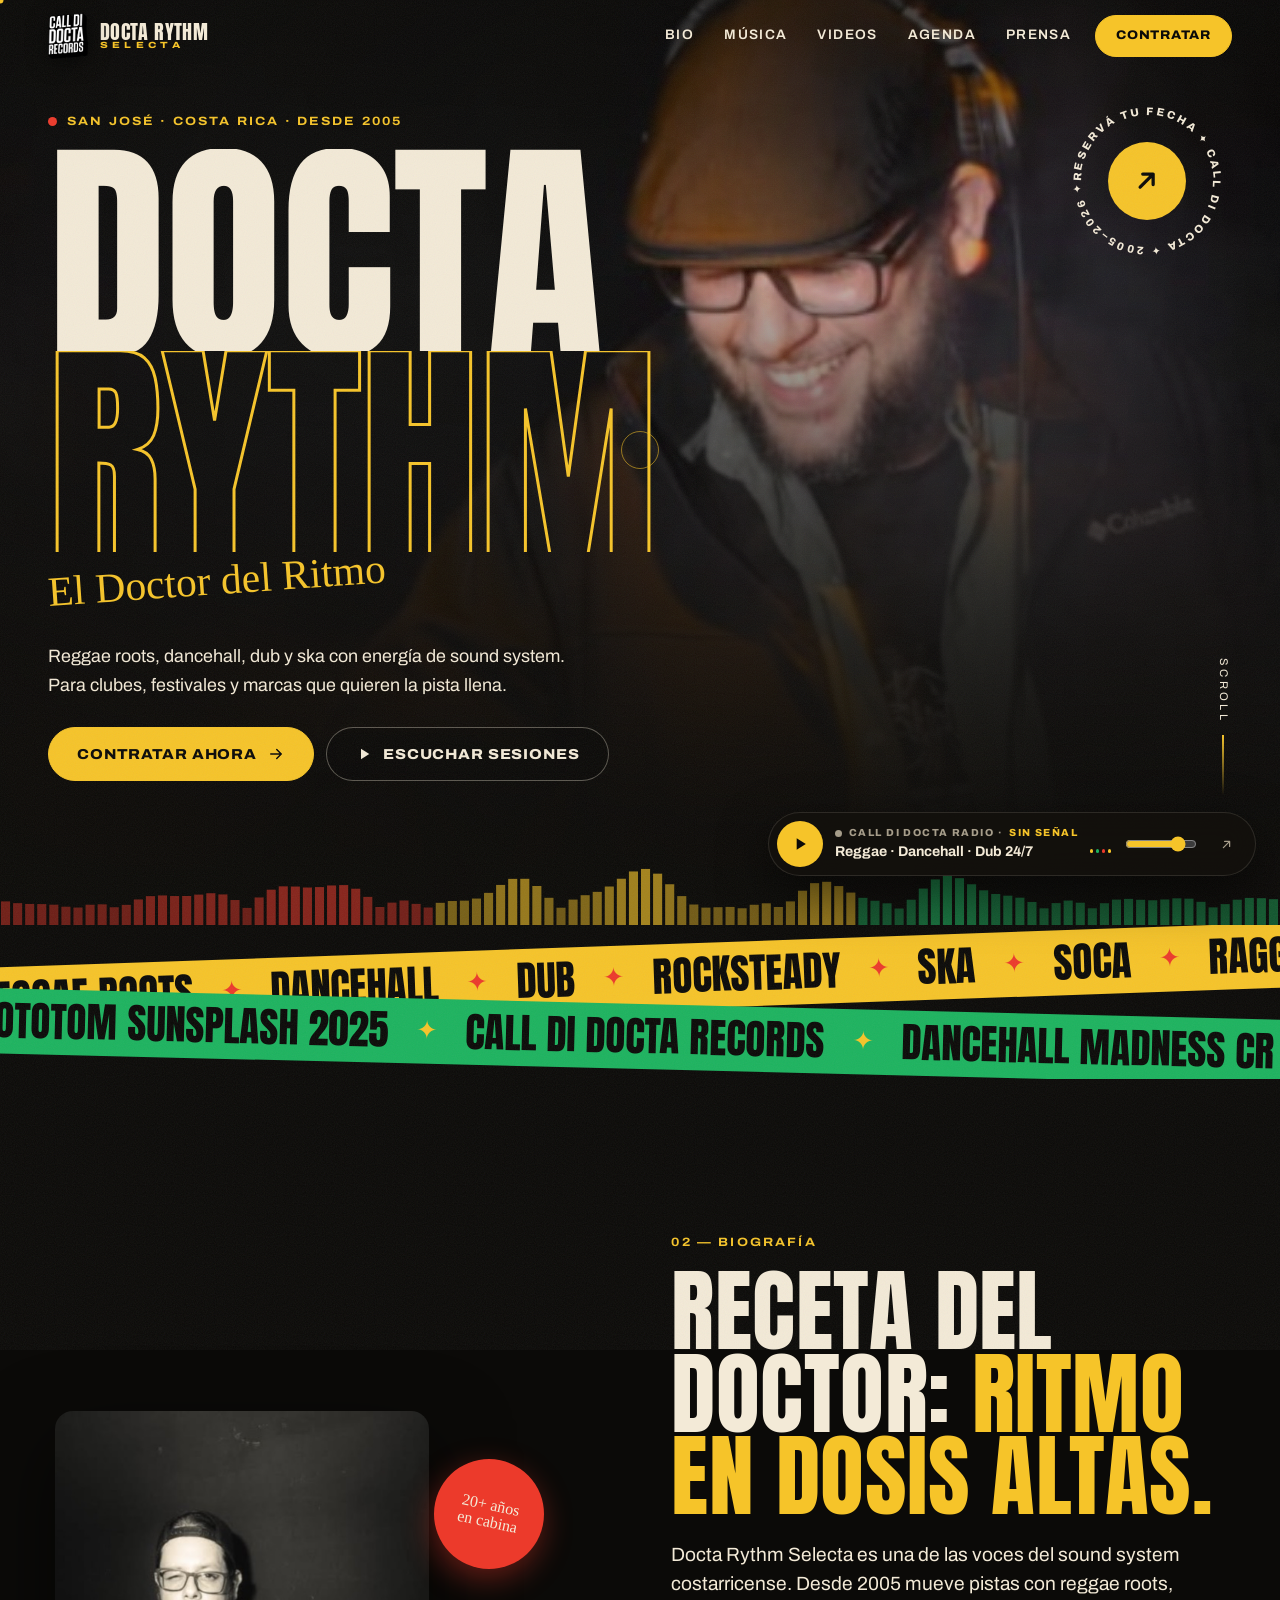
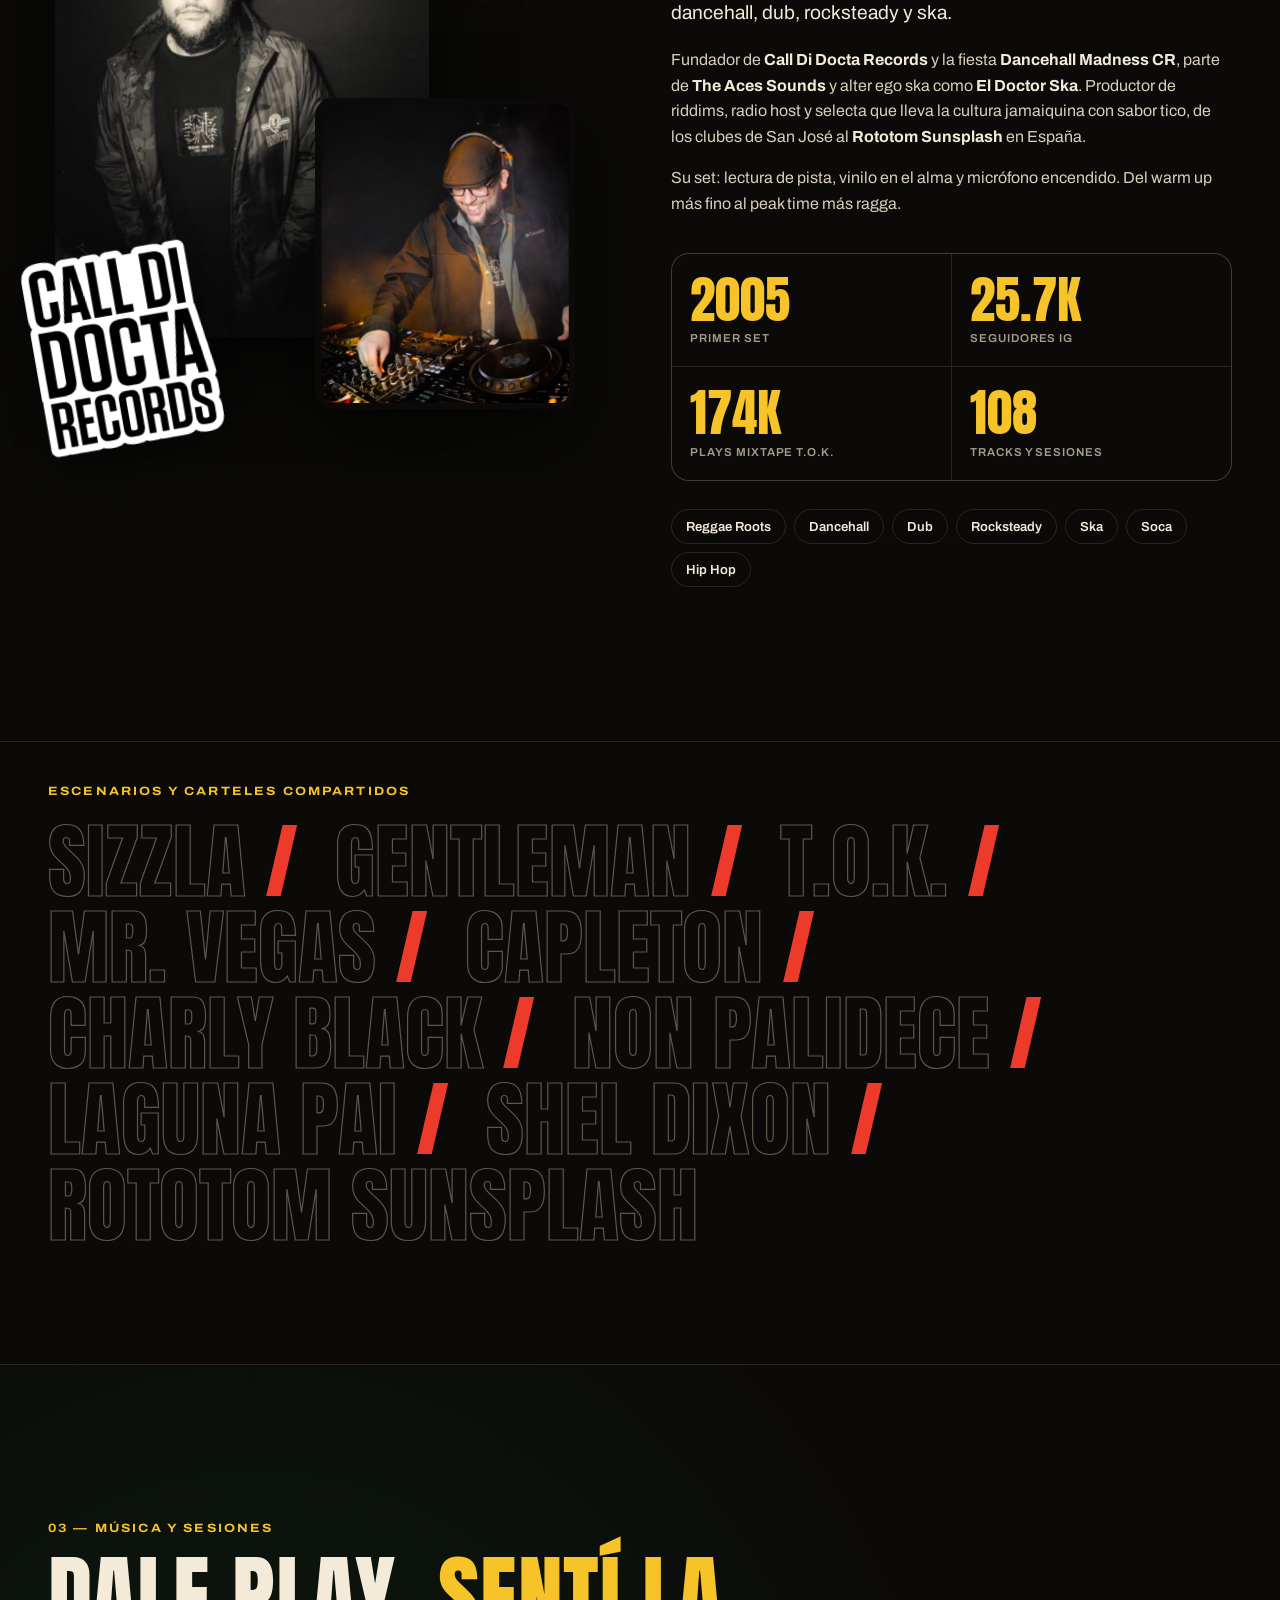
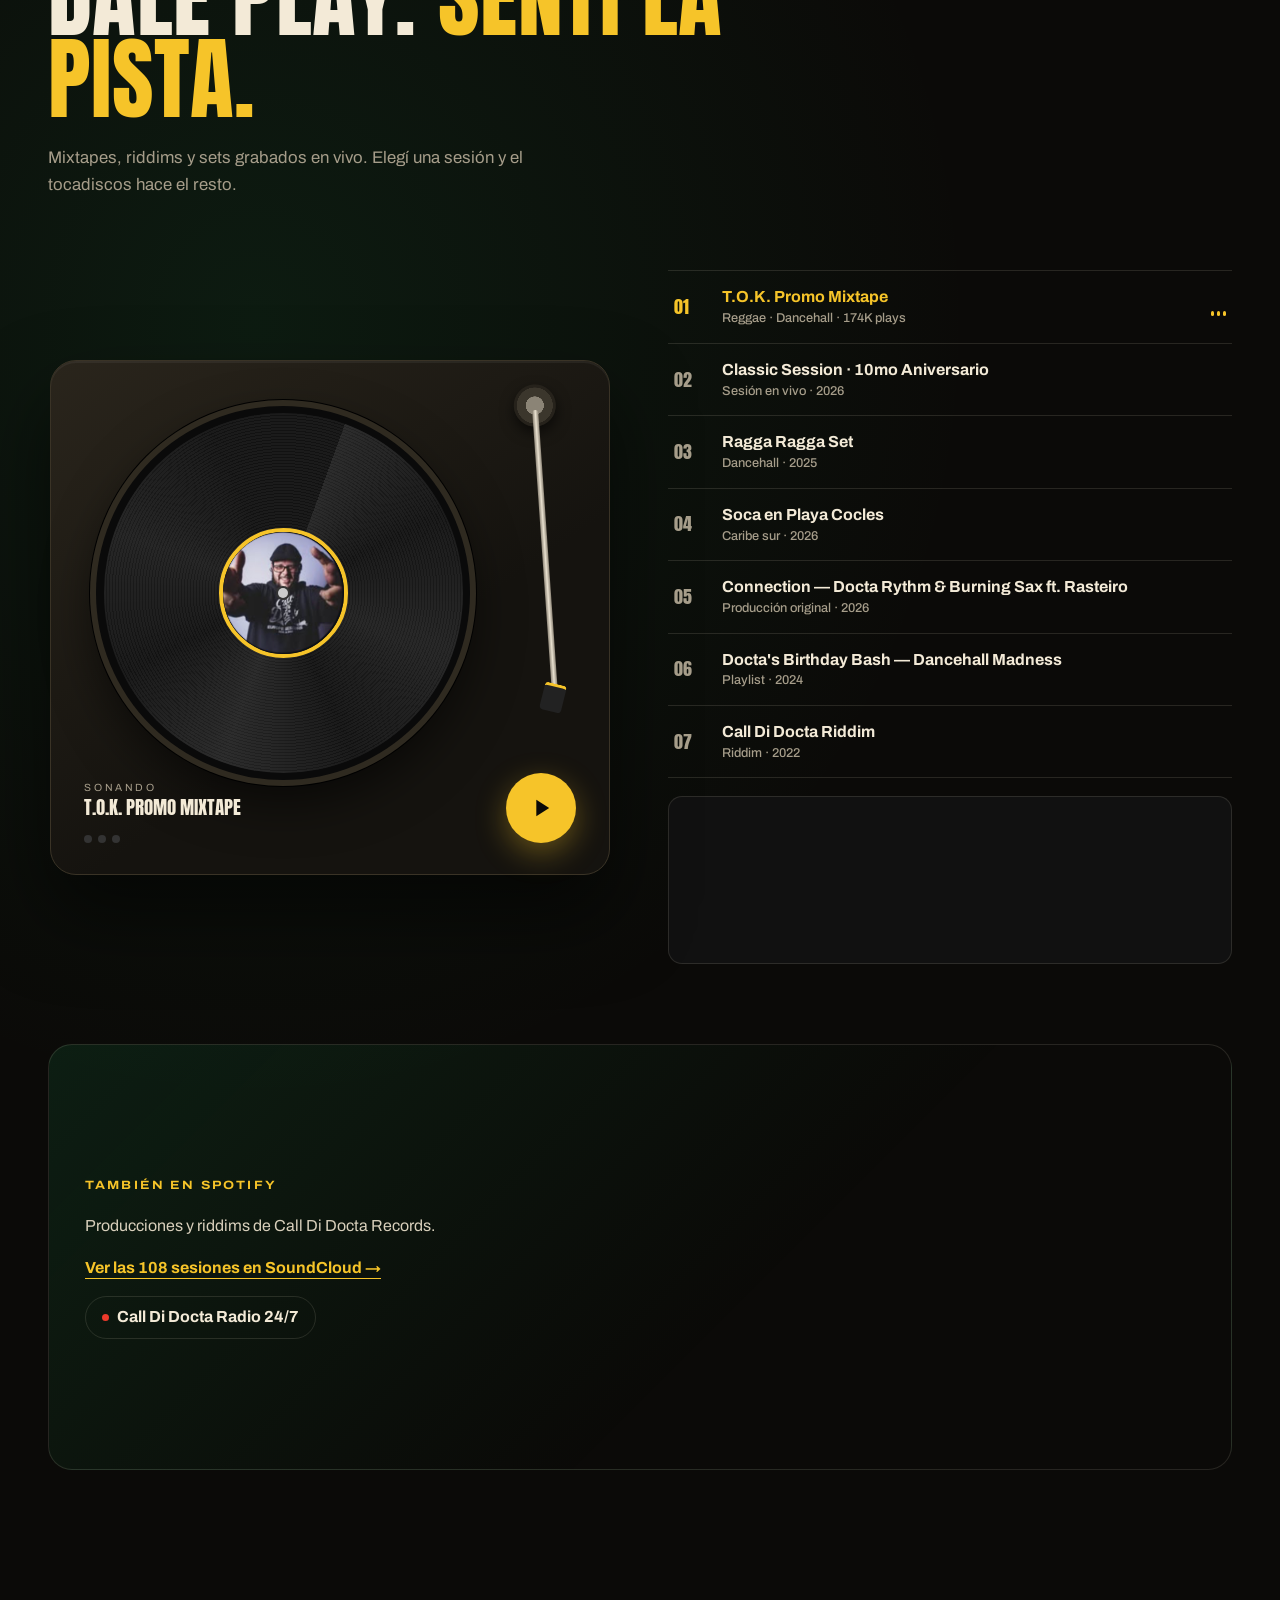
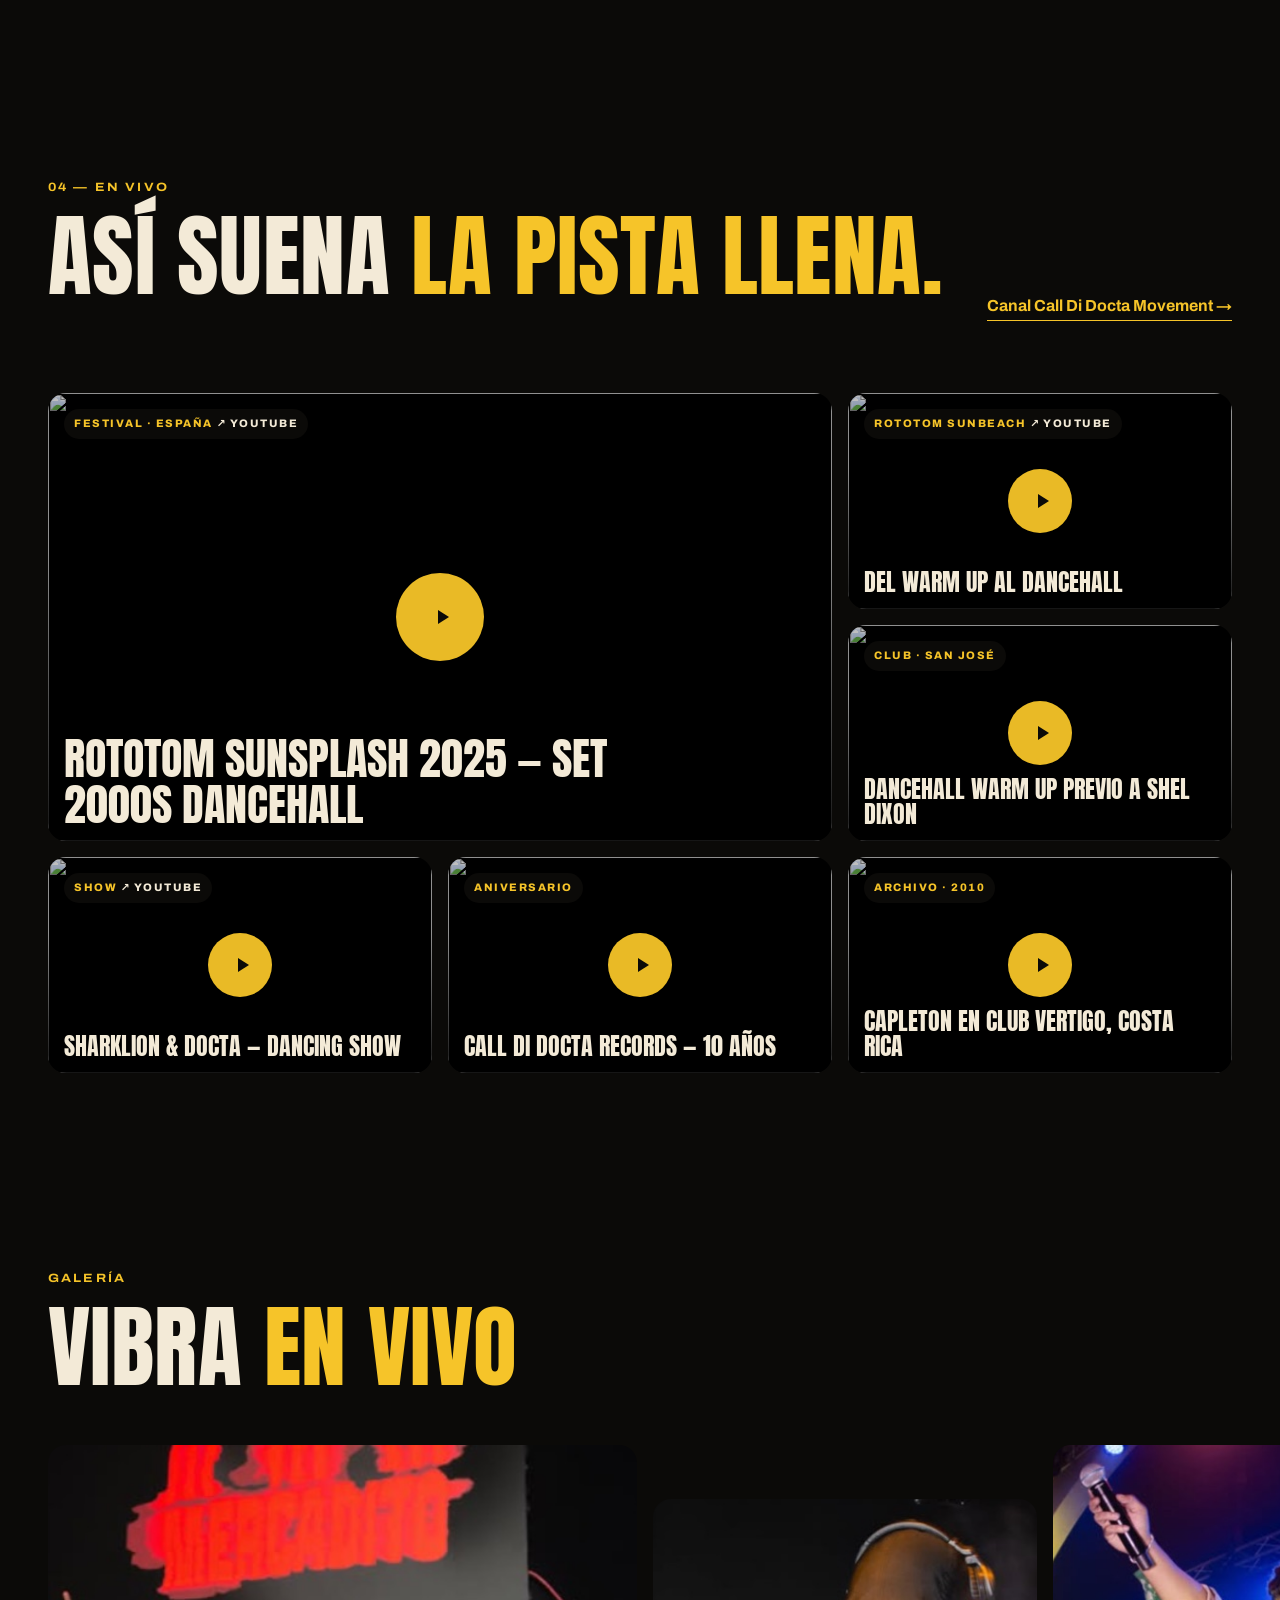
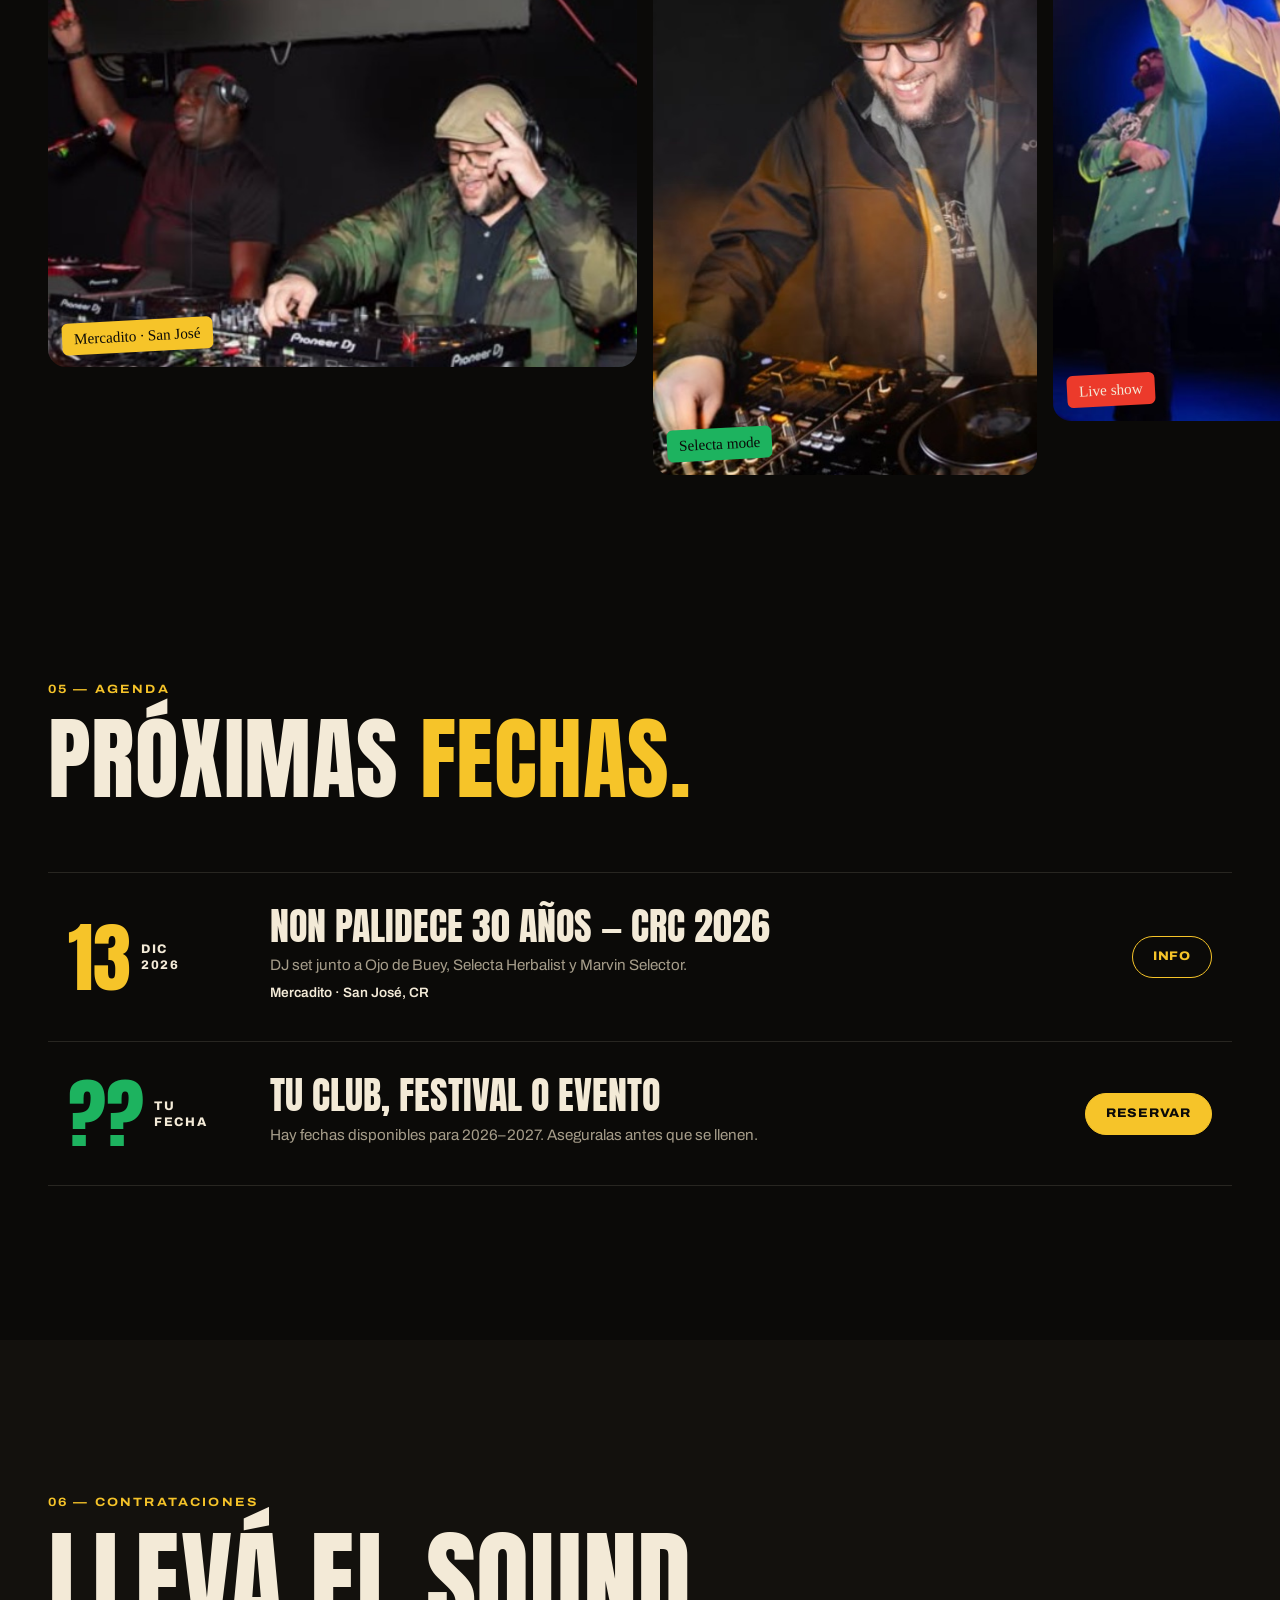
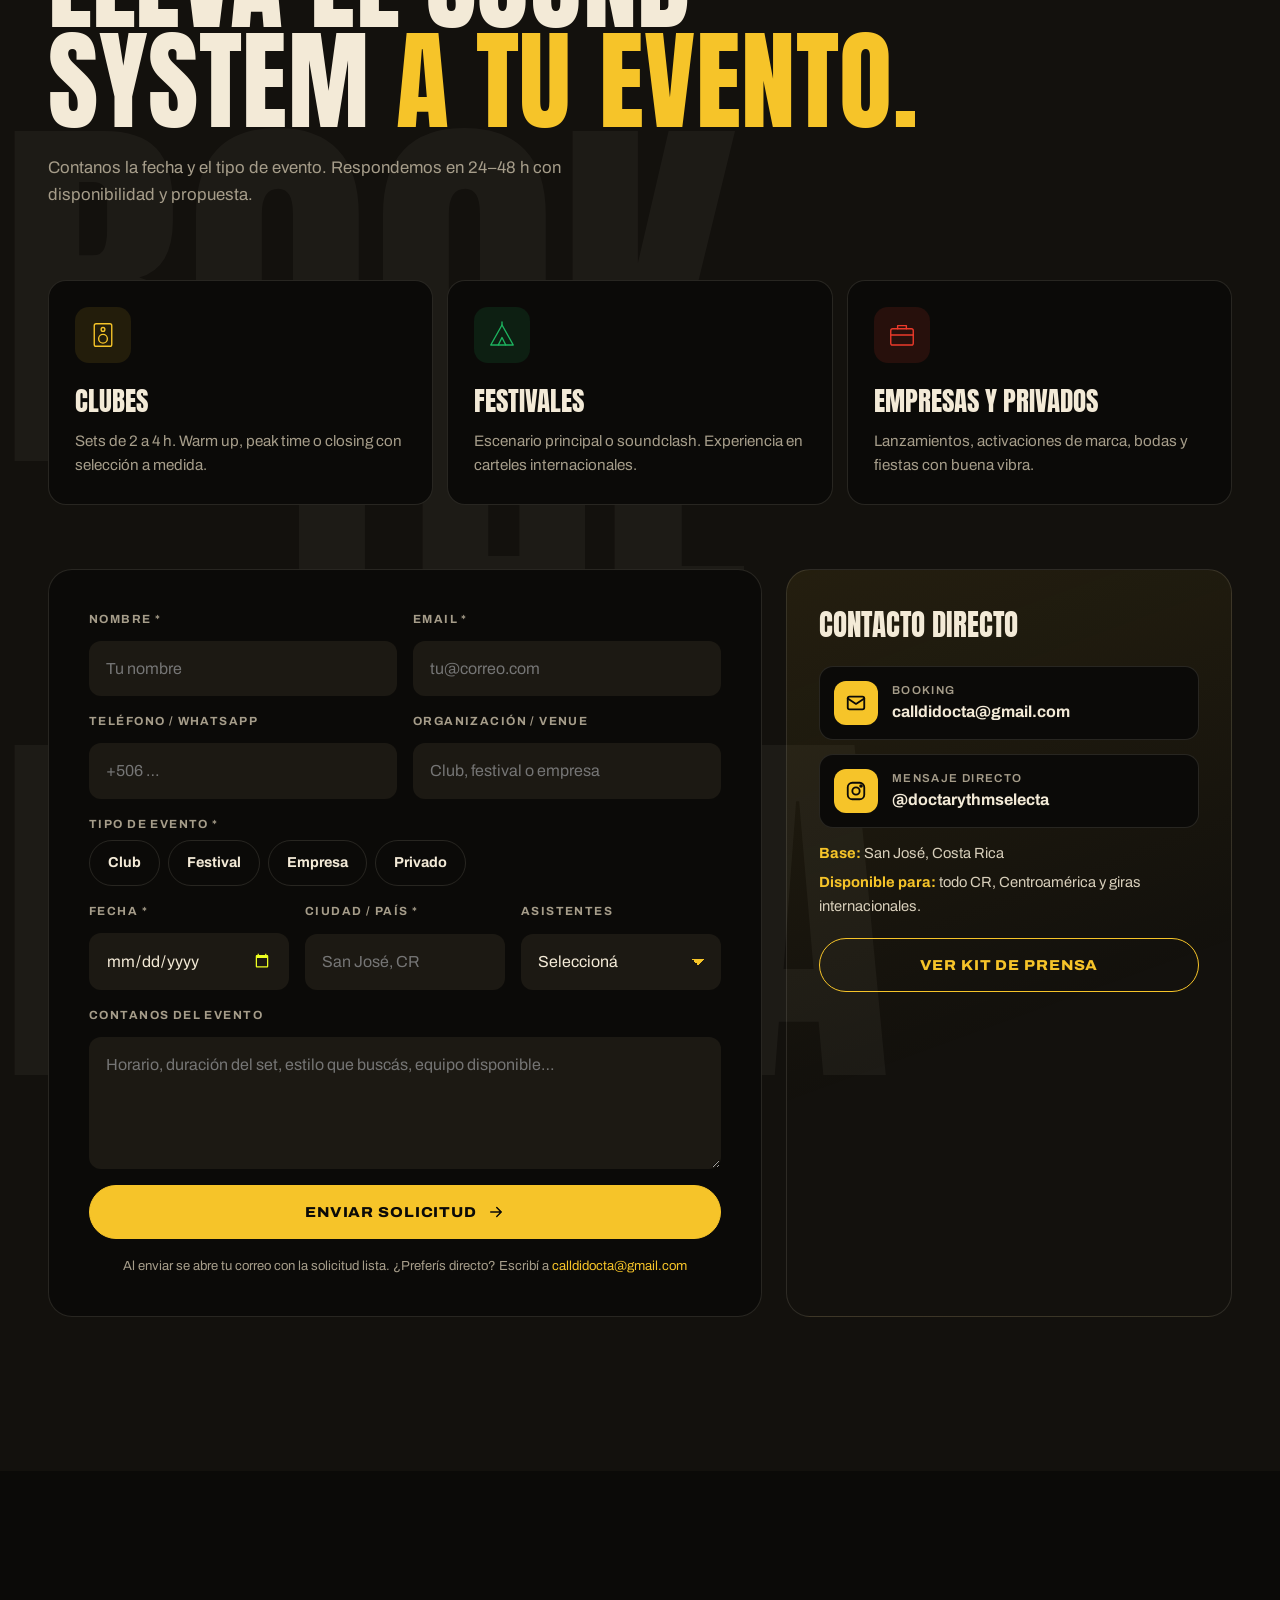
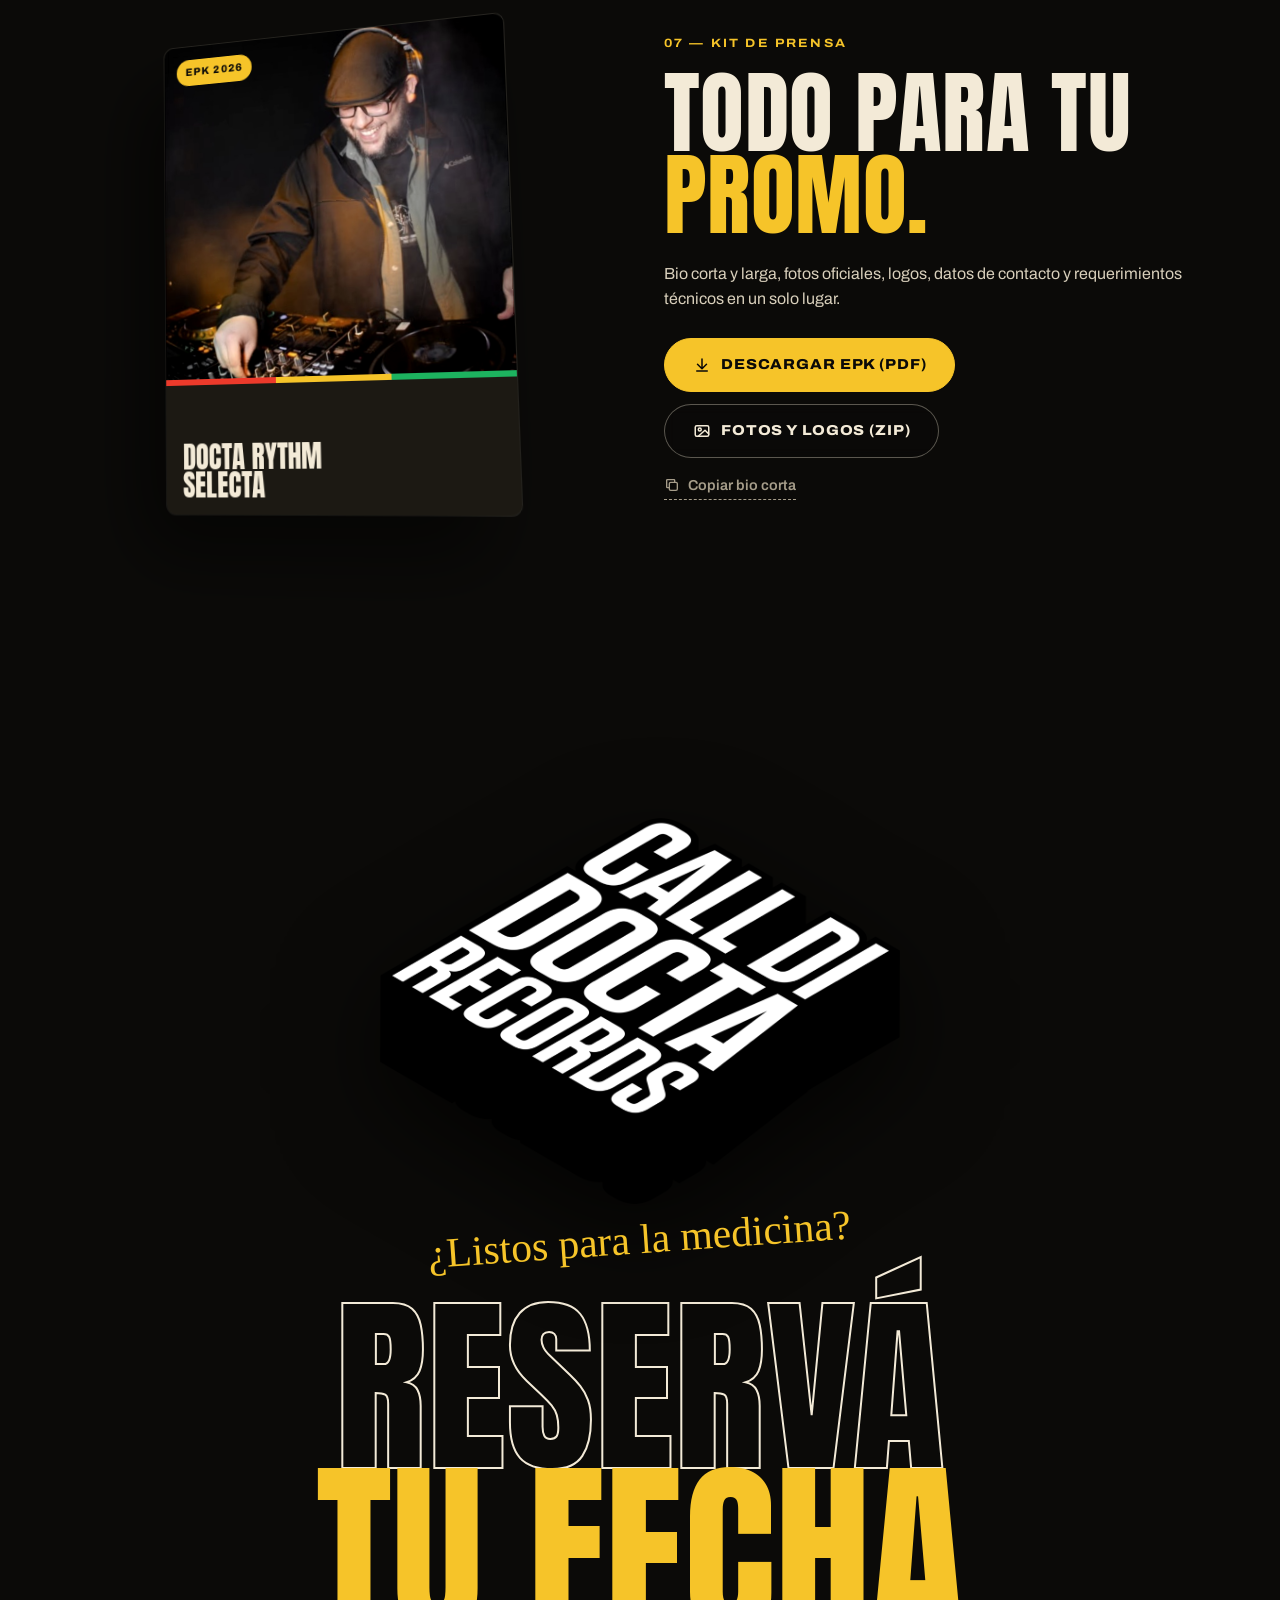
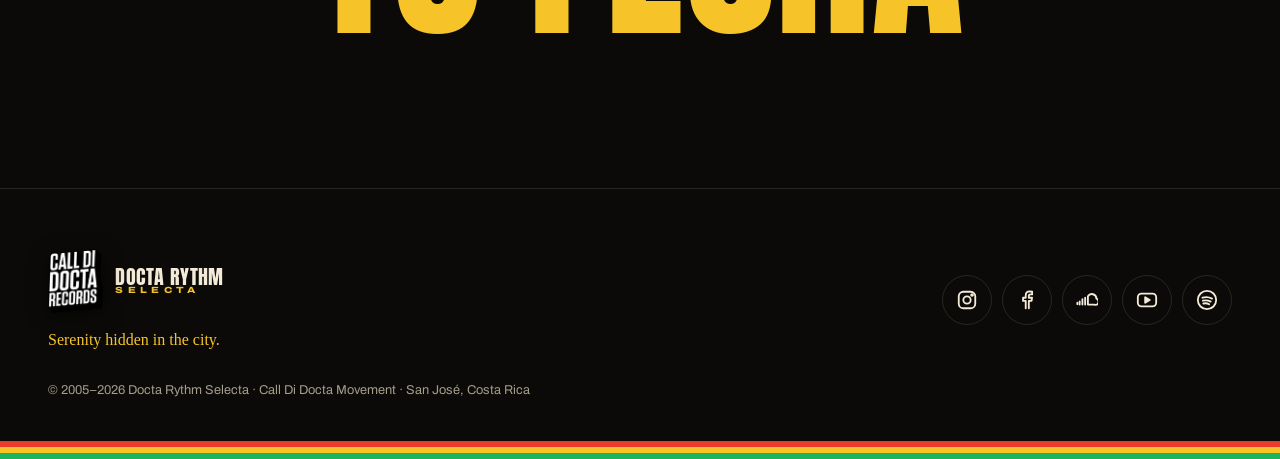
==== commit 5d678ae5: "Ajustes de validación visual en escritorio y móvil - Radio compacta en escritorio fuera del hero (se" ====
--- a/index.html
+++ b/index.html
@@ -15,7 +15,7 @@
   <link rel="preconnect" href="https://fonts.googleapis.com">
   <link rel="preconnect" href="https://fonts.gstatic.com" crossorigin>
   <link href="https://fonts.googleapis.com/css2?family=Anton&family=Archivo:wdth,wght@62..125,400..900&family=Permanent+Marker&display=swap" rel="stylesheet">
-  <link rel="stylesheet" href="assets/css/style.css?v=5">
+  <link rel="stylesheet" href="assets/css/style.css?v=9">
 </head>
 <body class="is-loading">
 
@@ -200,7 +200,7 @@
             <p class="eyebrow">También en Spotify</p>
             <p>Producciones y riddims de Call Di Docta Records.</p>
             <a class="link-arrow" href="https://soundcloud.com/doctarythmselecta" target="_blank" rel="noopener">Ver las 108 sesiones en SoundCloud →</a>
-            <button class="radio-cta" type="button" data-radio-play><i class="radio__dot"></i> Escuchar Call Di Docta Radio 24/7</button>
+            <button class="radio-cta" type="button" data-radio-play><i class="radio__dot"></i> Call Di Docta Radio 24/7</button>
           </div>
           <iframe title="Docta Rythm en Spotify" loading="lazy" allow="autoplay; clipboard-write; encrypted-media; fullscreen; picture-in-picture"
             src="https://open.spotify.com/embed/artist/25P6JrY91mpiTqMJ50JpEH?utm_source=generator&amp;theme=0"></iframe>
@@ -466,8 +466,8 @@
 
   <!-- Mobile sticky CTA -->
   <div class="sticky-cta">
-    <a href="#musica" data-no-autoradio class="sticky-cta__play" aria-label="Escuchar sesiones"><svg viewBox="0 0 24 24"><path d="M8 5v14l11-7z"/></svg></a>
-    <a href="#contrataciones" class="btn btn--gold btn--block">Contratar a Docta Rythm</a>
+    <button type="button" class="sticky-cta__play" id="stickyRadio" aria-label="Reproducir Call Di Docta Radio"><svg class="i-play" viewBox="0 0 24 24"><path d="M8 5v14l11-7z"/></svg><svg class="i-pause" viewBox="0 0 24 24"><path d="M7 5h4v14H7zM13 5h4v14h-4z"/></svg><span class="sticky-cta__radio">Radio</span></button>
+    <a href="#contrataciones" class="btn btn--gold btn--block">Contratar ahora</a>
   </div>
 
   <!-- Video modal -->
@@ -499,6 +499,6 @@
   <script src="https://cdnjs.cloudflare.com/ajax/libs/gsap/3.12.5/ScrollTrigger.min.js"></script>
   <script src="https://unpkg.com/lenis@1.1.13/dist/lenis.min.js"></script>
   <script src="https://w.soundcloud.com/player/api.js"></script>
-  <script src="assets/js/main.js?v=4"></script>
+  <script src="assets/js/main.js?v=6"></script>
 </body>
 </html>
--- a/assets/css/style.css
+++ b/assets/css/style.css
@@ -739,3 +739,38 @@
 .final__logo img { width: 100%; height: auto; filter: drop-shadow(0 30px 50px rgba(0,0,0,.7)); animation: logoFloat 6s ease-in-out infinite; }
 @keyframes logoFloat { 0%, 100% { transform: translateY(0) rotate(-2deg); } 50% { transform: translateY(-18px) rotate(2deg); } }
 @media (max-width: 699px) { .logo-img { height: 40px; } .nav__word { font-size: 1.1rem; } }
+
+/* ---------- Ajustes validación visual ---------- */
+/* Radio compacta en escritorio fuera del hero: se expande al pasar el mouse */
+@media (min-width: 1000px) {
+  .radio.is-compact:not(:hover):not(:focus-within) { padding-right: 14px; gap: 10px; }
+  .radio.is-compact:not(:hover):not(:focus-within) .radio__info,
+  .radio.is-compact:not(:hover):not(:focus-within) .radio__vol,
+  .radio.is-compact:not(:hover):not(:focus-within) .radio__ext { display: none; }
+}
+.radio__label { overflow: hidden; text-overflow: ellipsis; }
+/* Móvil: con la barra de "Contratar" visible, la radio se controla desde su botón */
+@media (max-width: 999px) {
+  body.has-sticky .radio { transform: translateY(calc(100% + 140px)); pointer-events: none; }
+  .sticky-cta__play { position: relative; width: auto; min-width: 48px; padding: 0 12px; gap: 6px; border-radius: 999px; display: inline-flex; align-items: center; justify-content: center; }
+  .sticky-cta__play svg { width: 16px; height: 16px; margin: 0; }
+  .sticky-cta__play .i-pause { display: none; }
+  body[data-radio="playing"] .sticky-cta__play .i-play, body[data-radio="loading"] .sticky-cta__play .i-play { display: none; }
+  body[data-radio="playing"] .sticky-cta__play .i-pause, body[data-radio="loading"] .sticky-cta__play .i-pause { display: block; }
+  body[data-radio="playing"] .sticky-cta__play { background: var(--gold); color: var(--ink); }
+  body[data-radio="blocked"] .sticky-cta__play { animation: ring 1.8s infinite; }
+  .sticky-cta__radio { font-size: .7rem; font-weight: 800; text-transform: uppercase; letter-spacing: .08em; }
+  .footer { padding-bottom: 100px; }
+}
+.radio-cta { justify-content: flex-start; text-align: left; line-height: 1.3; }
+@media (max-width: 639px) {
+  .vcard--feat .vcard__play { width: 64px; height: 64px; }
+  .vcard--feat .vcard__title { max-width: 100%; }
+  .event__thumb { max-width: 200px; }
+}
+@media (min-width: 1000px) { .radio__info { flex: 1 0 auto; } .radio { max-width: 560px; } }
+@media (max-width: 699px) { .radio__label { letter-spacing: .06em; gap: 5px; } }
+@media (max-width: 699px) {
+  .radio__ext { display: none; }
+  .radio:not([data-state="playing"]) .radio__eq { display: none; }
+}
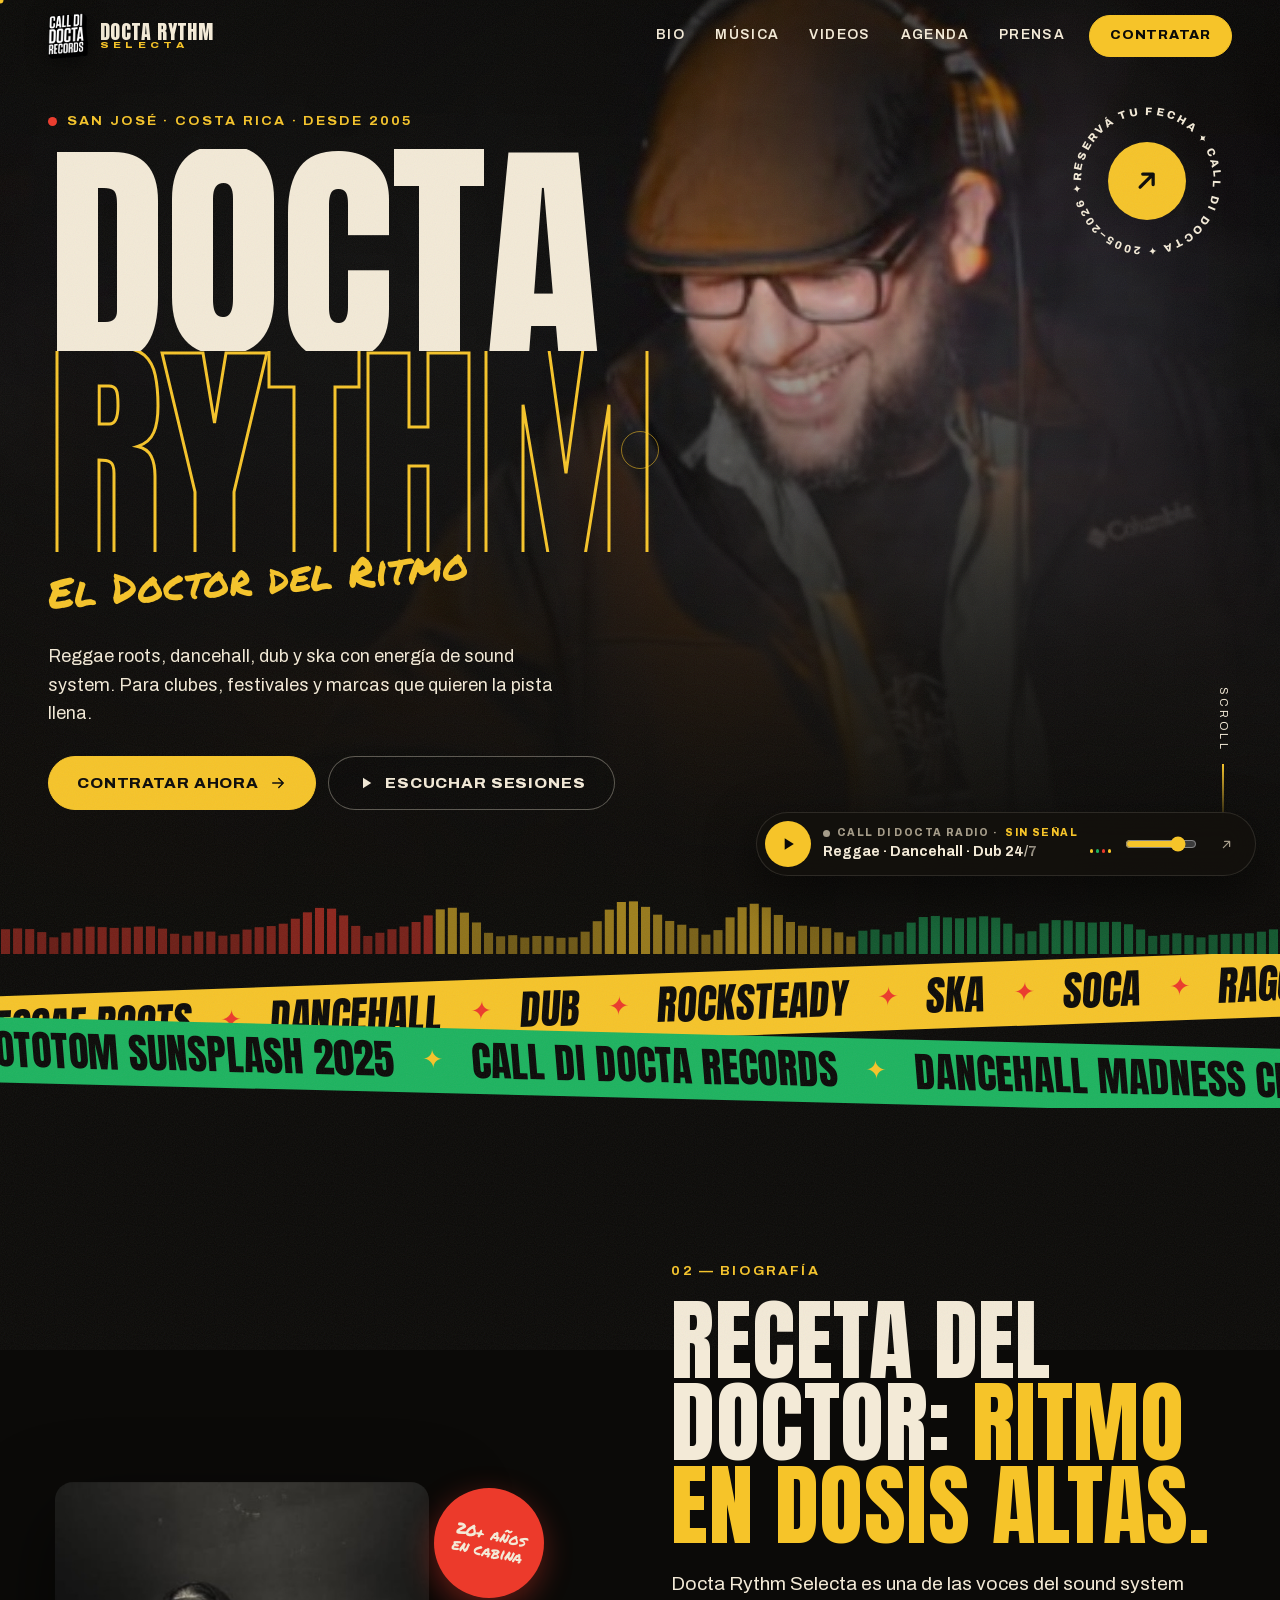
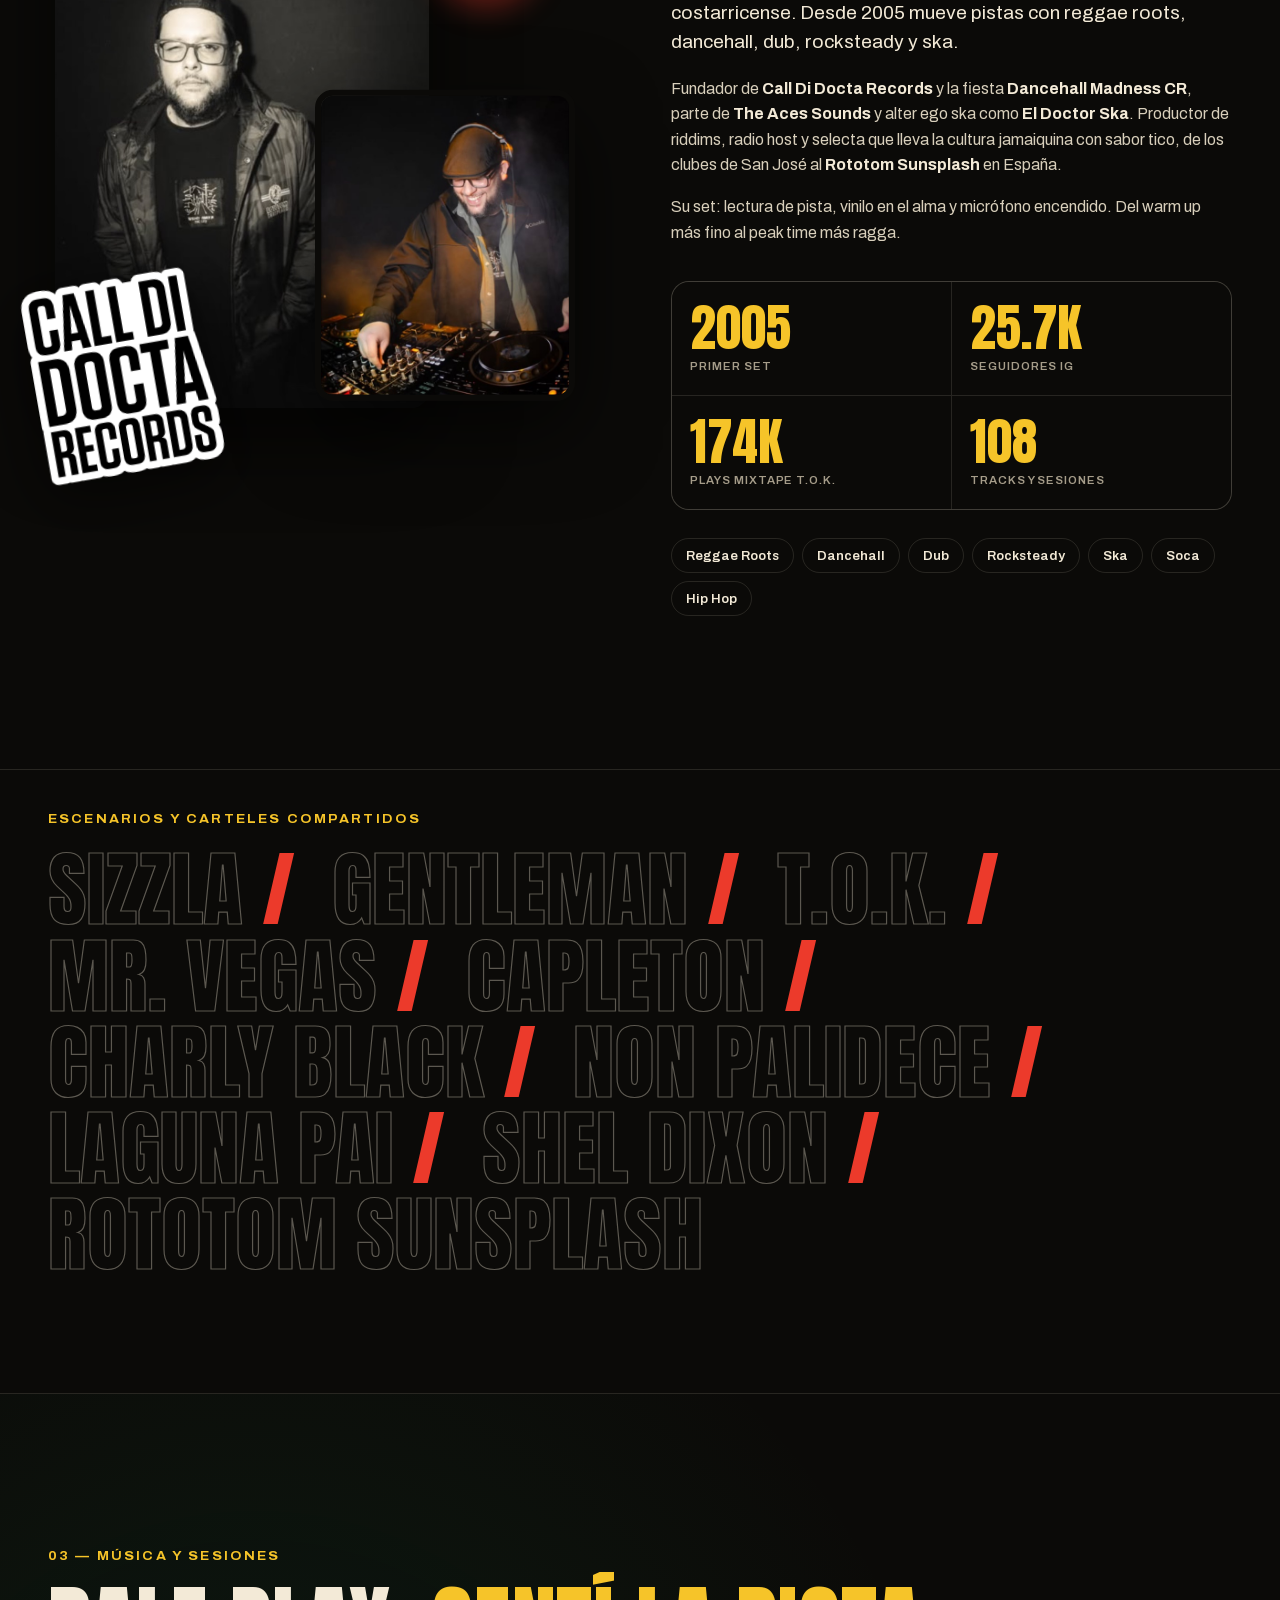
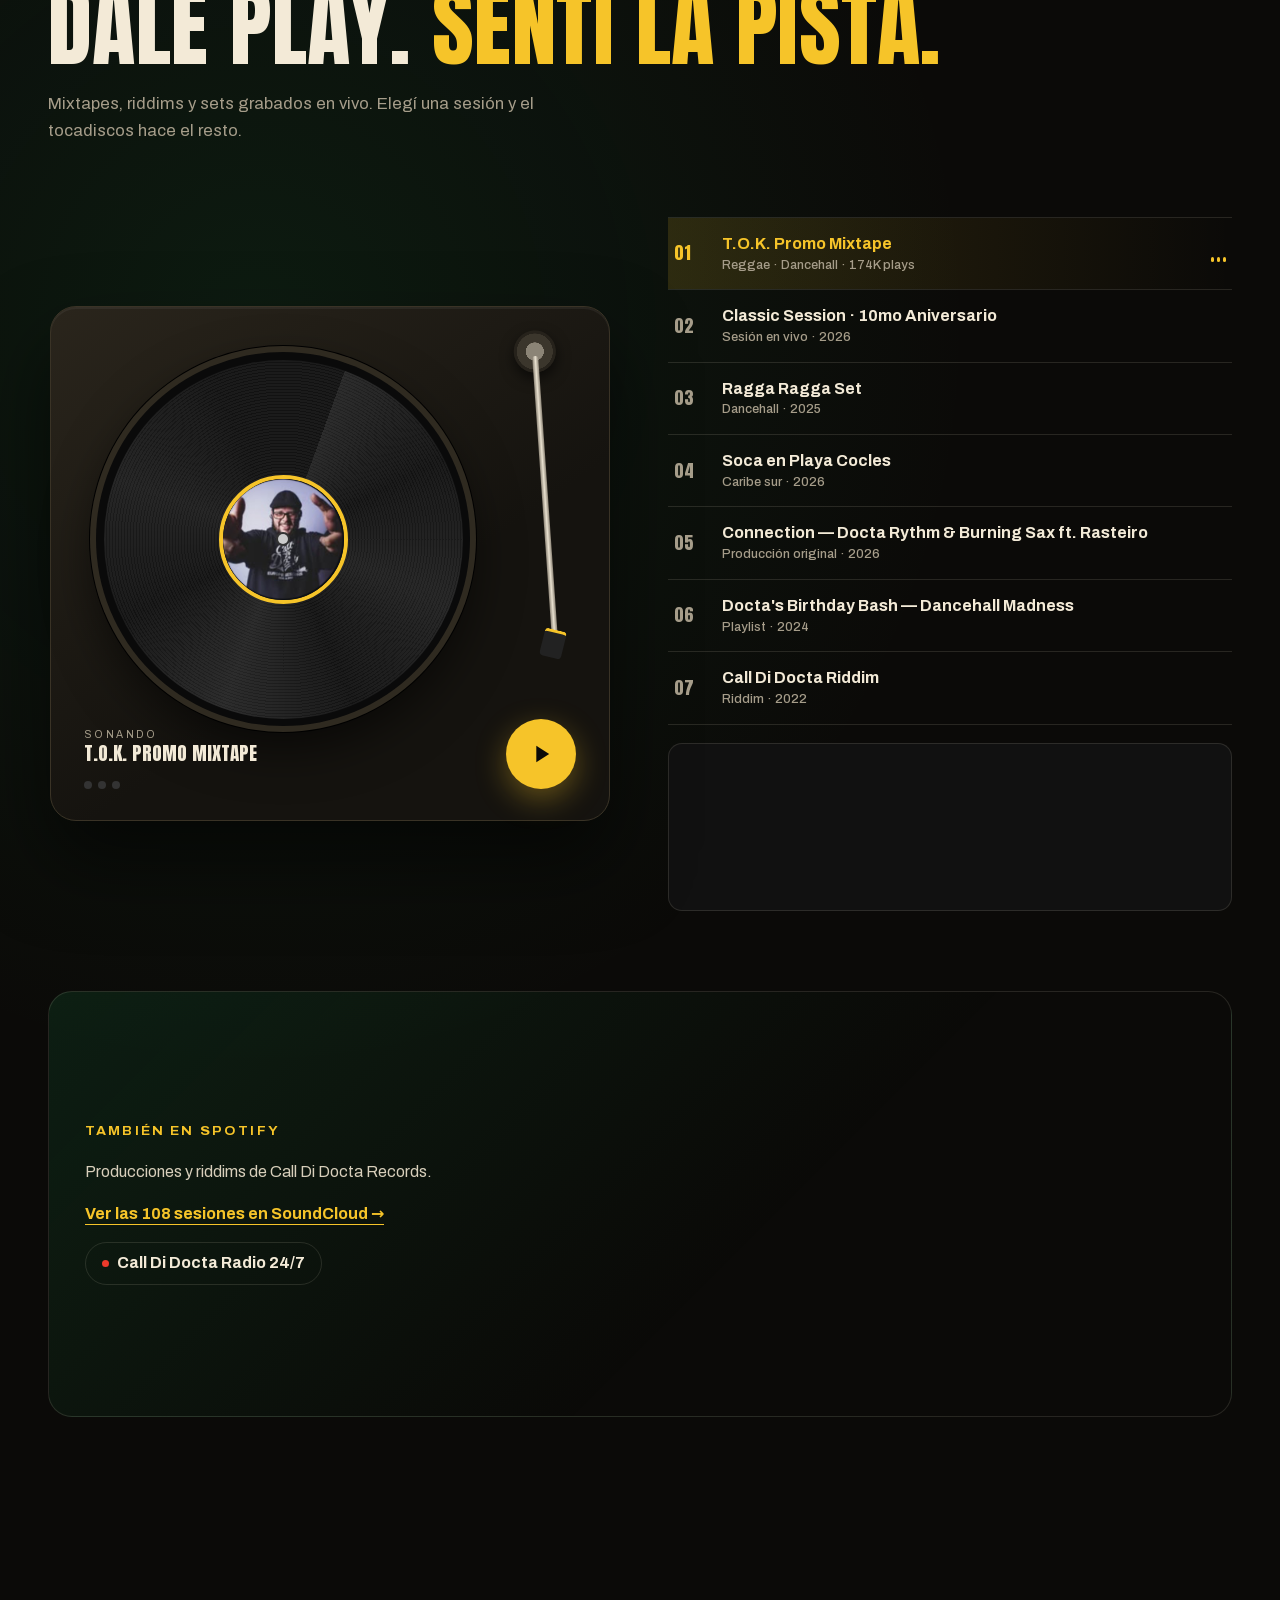
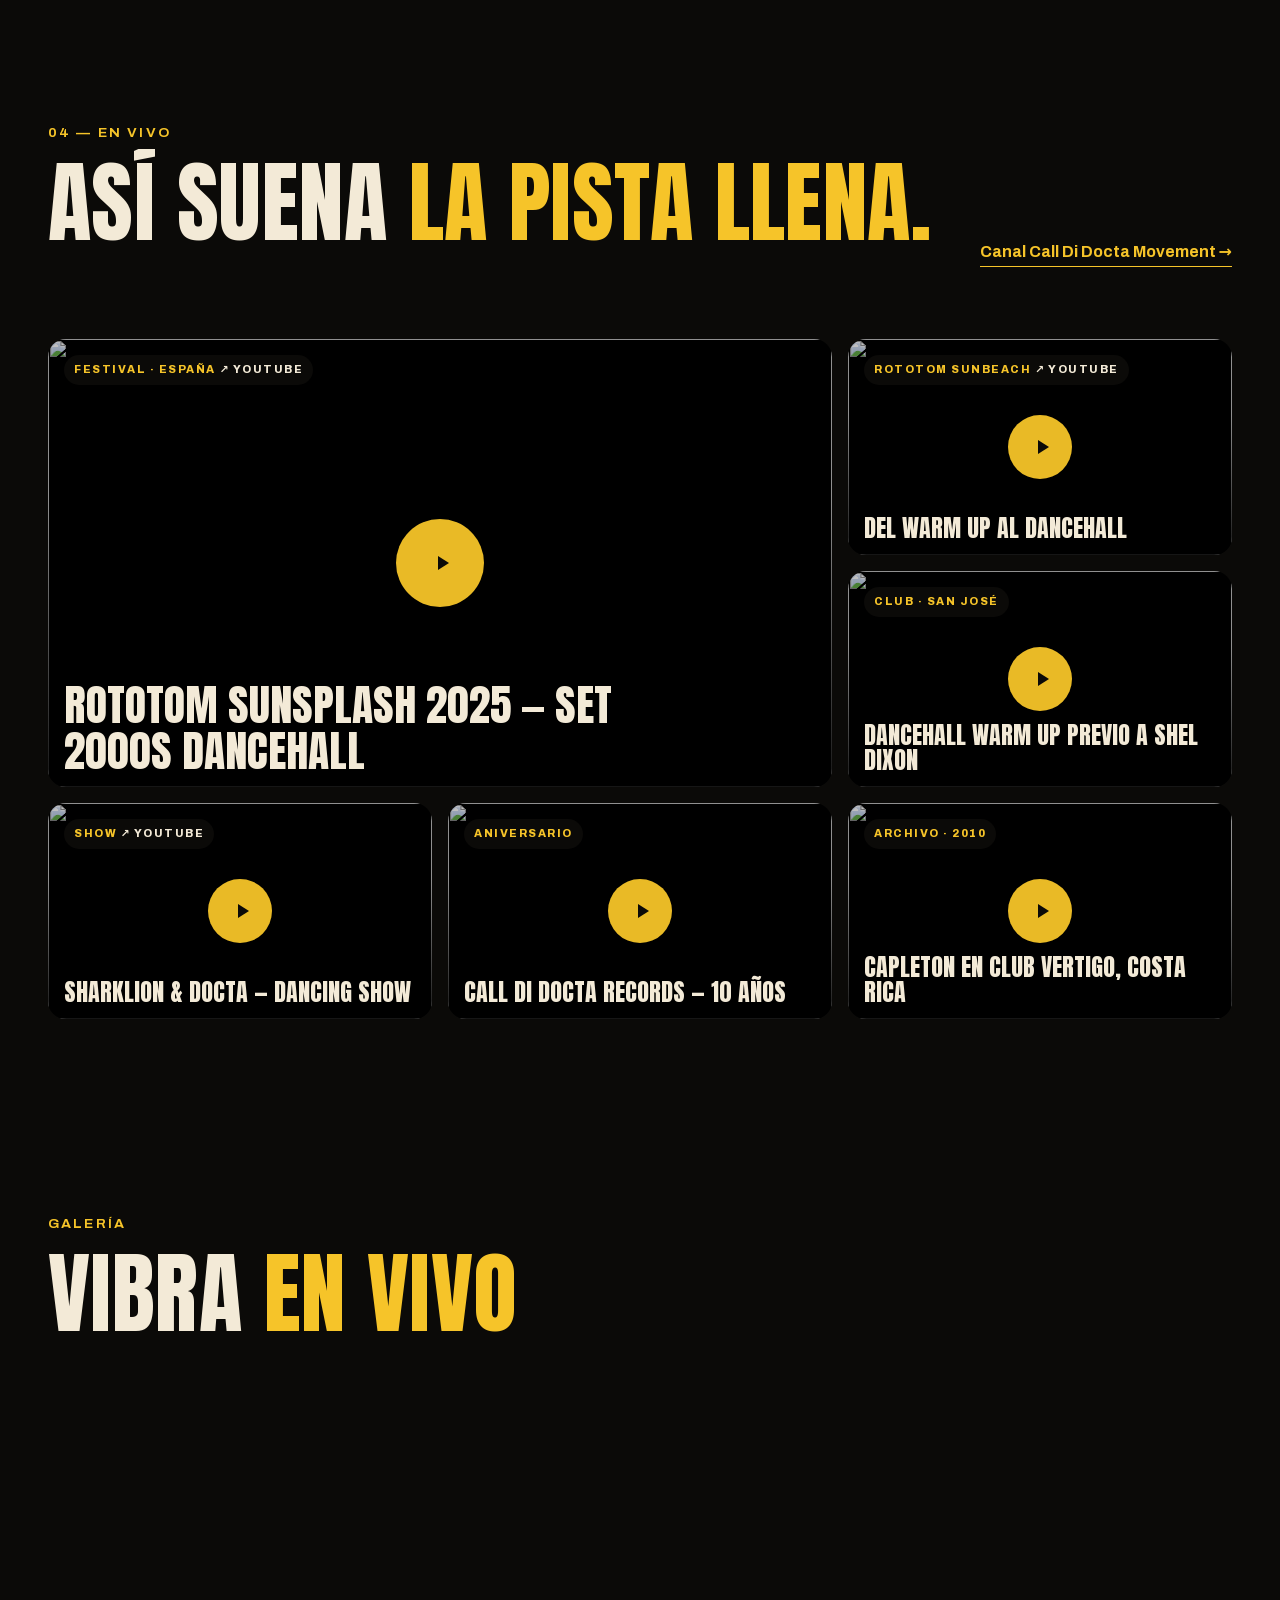
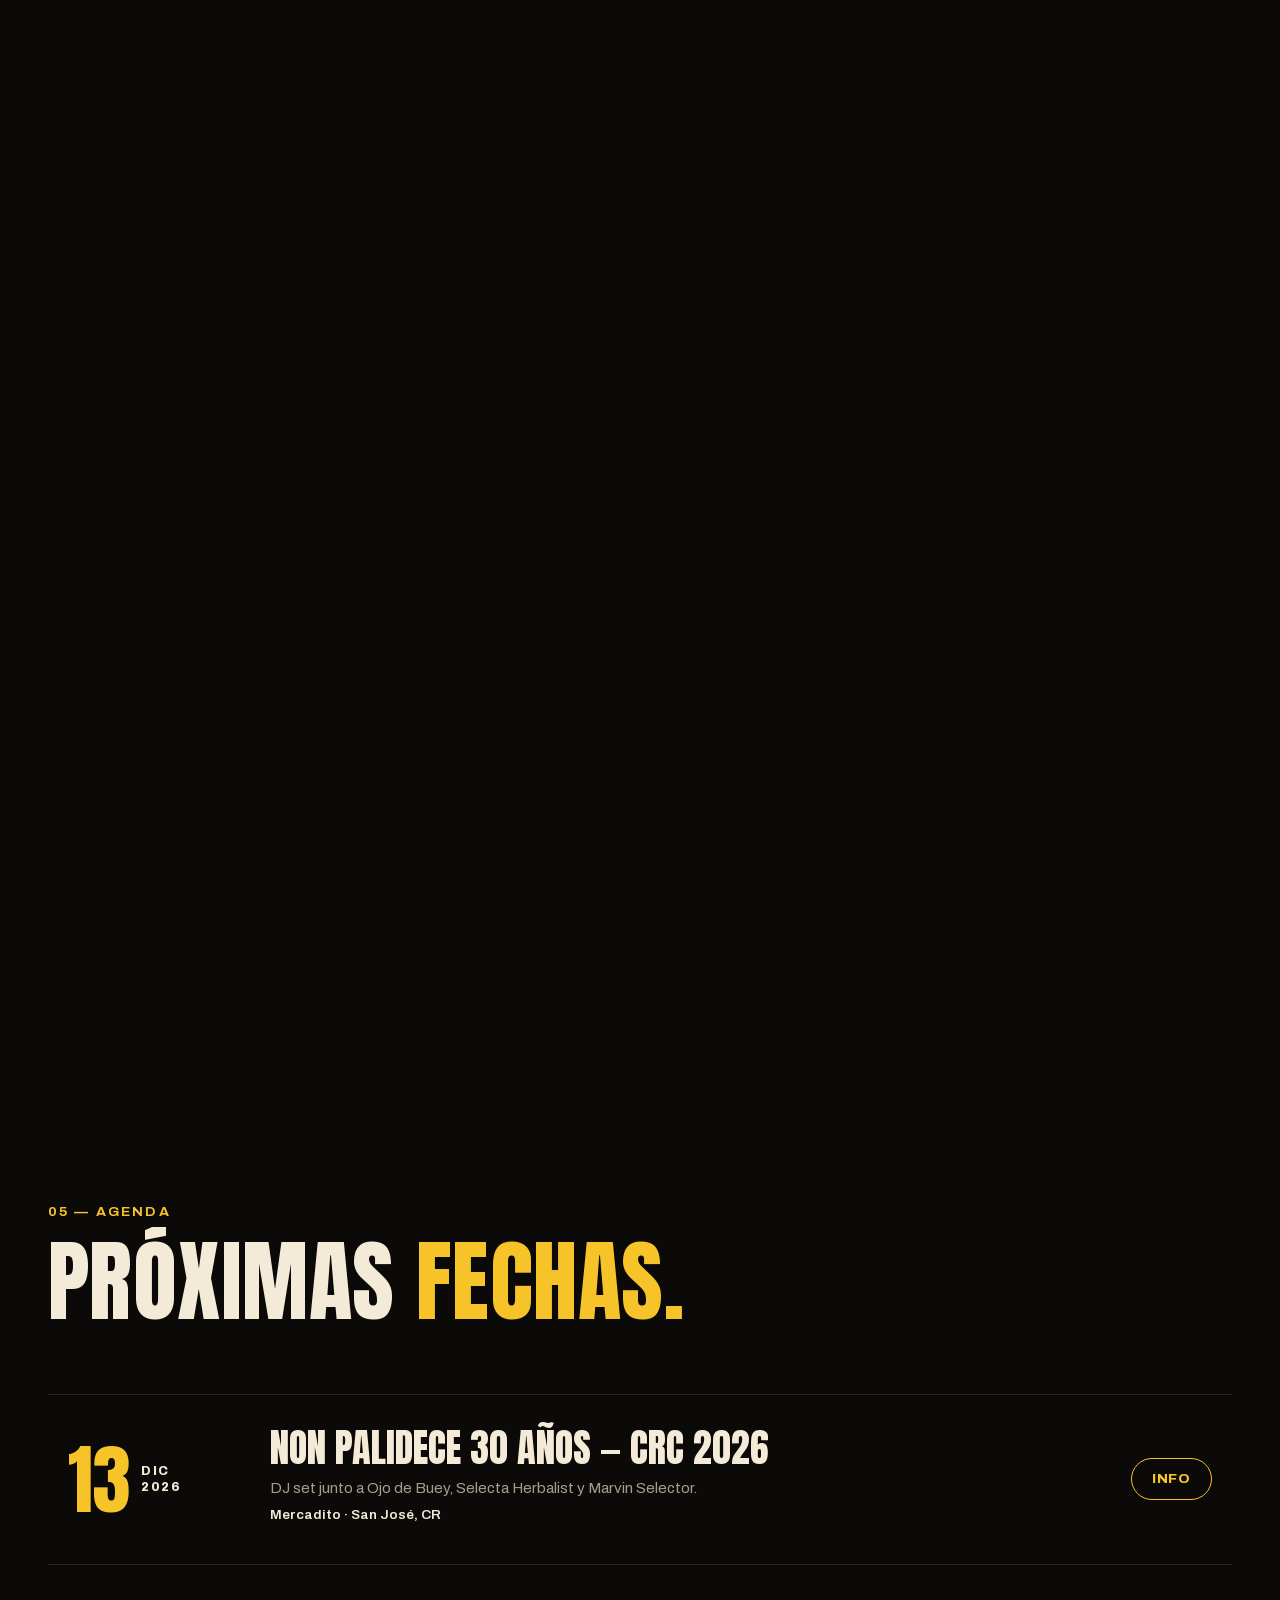
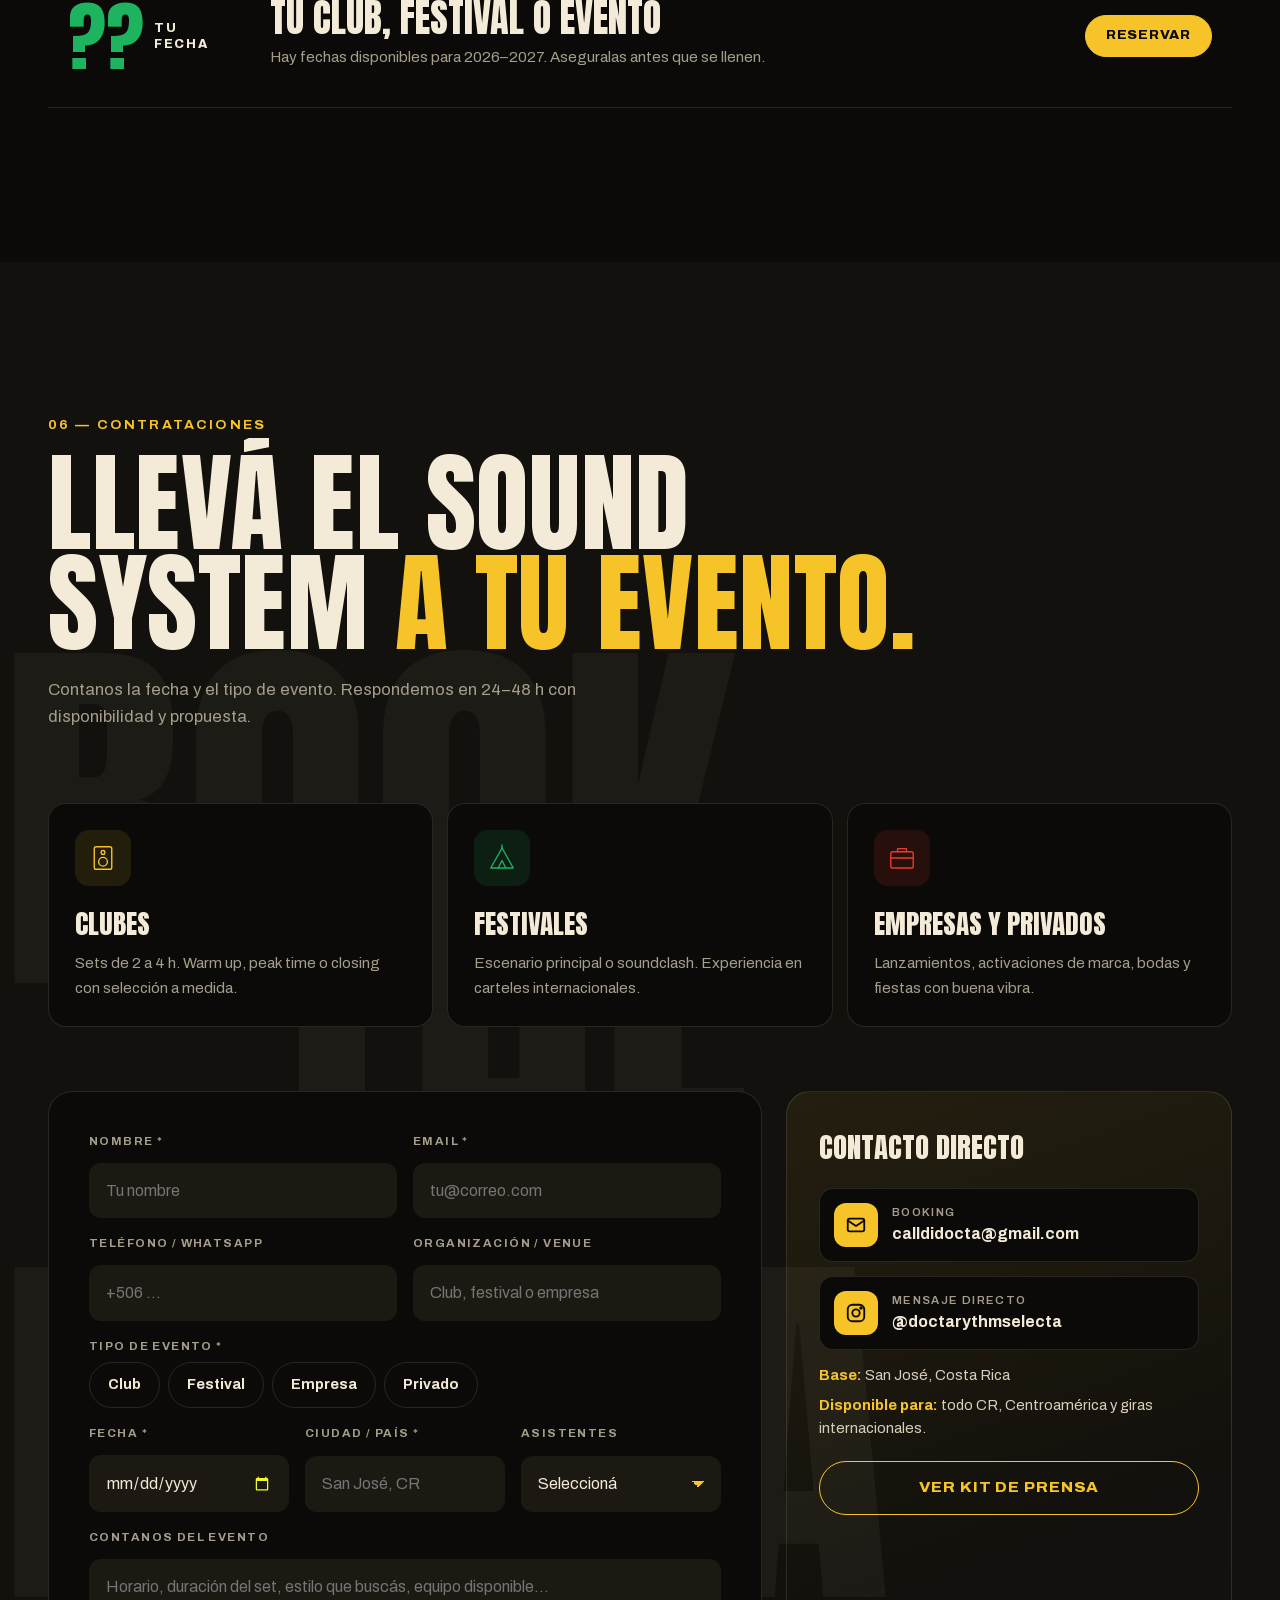
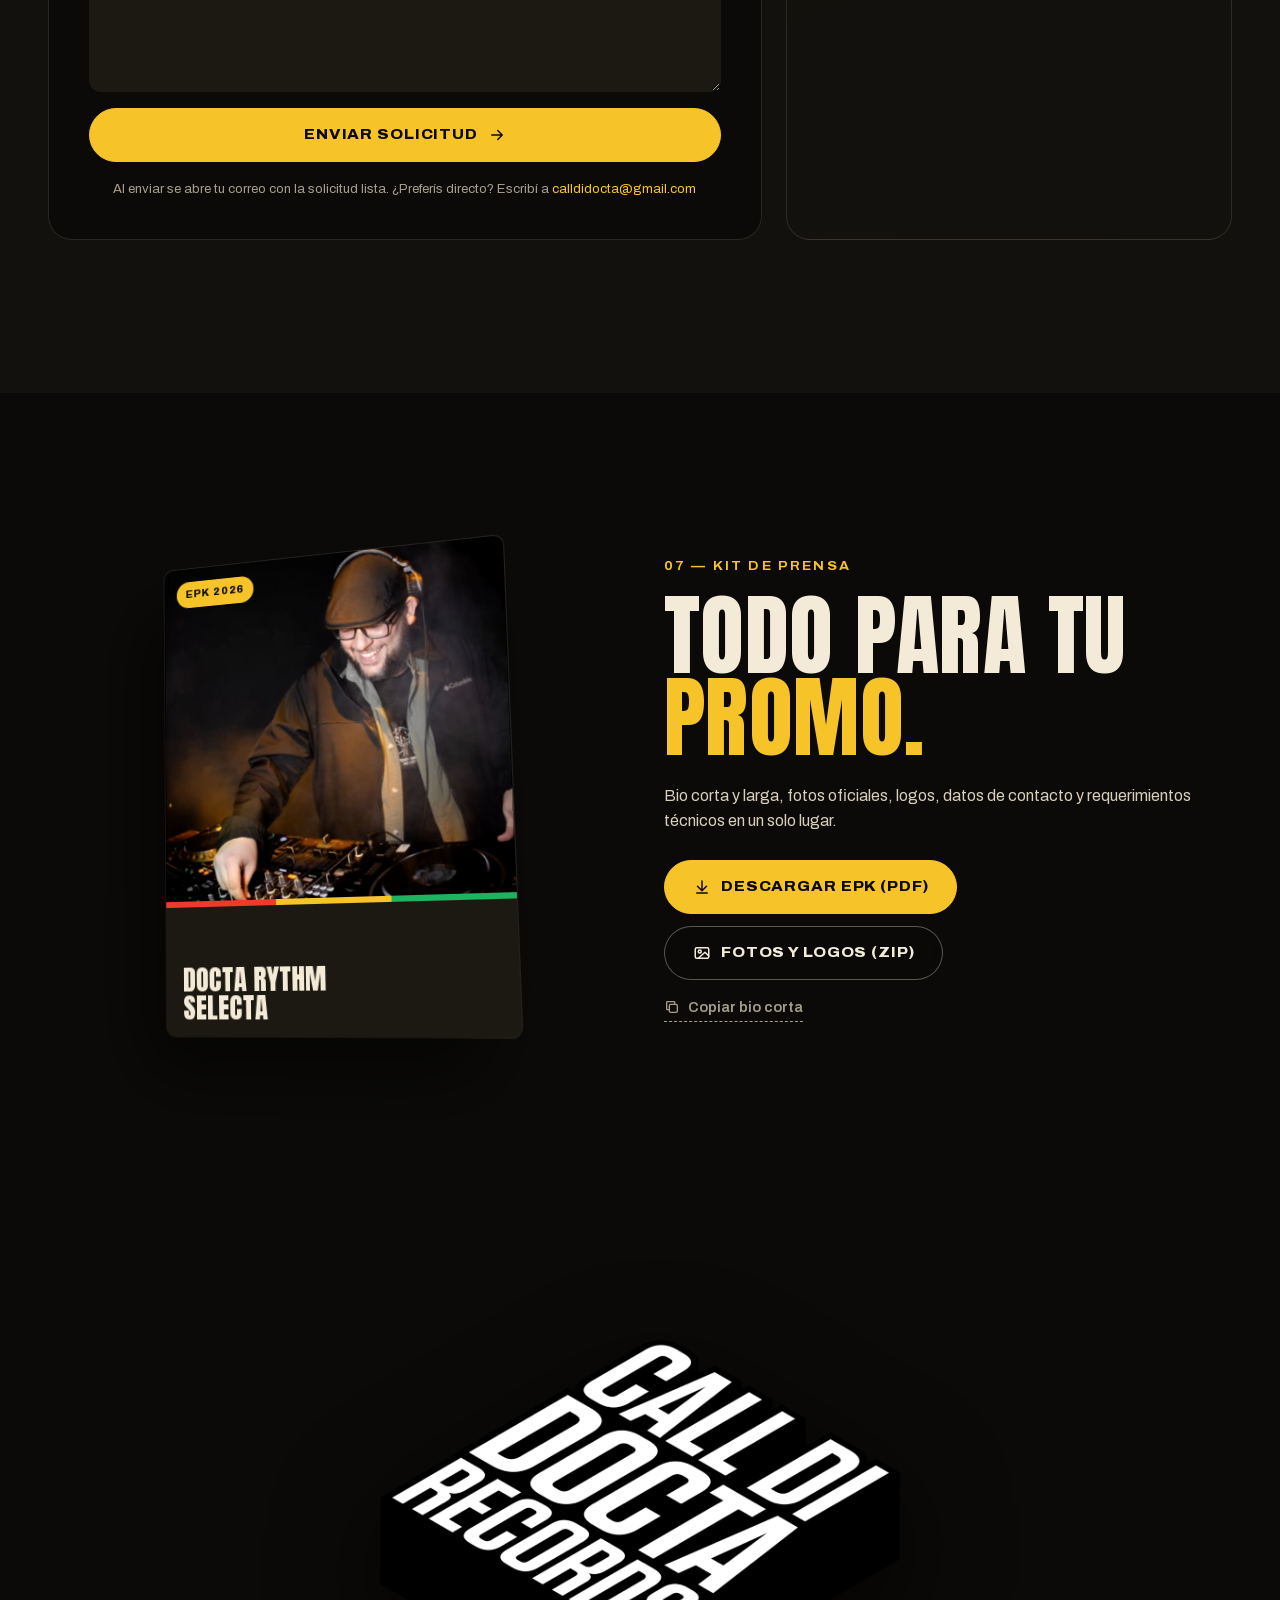
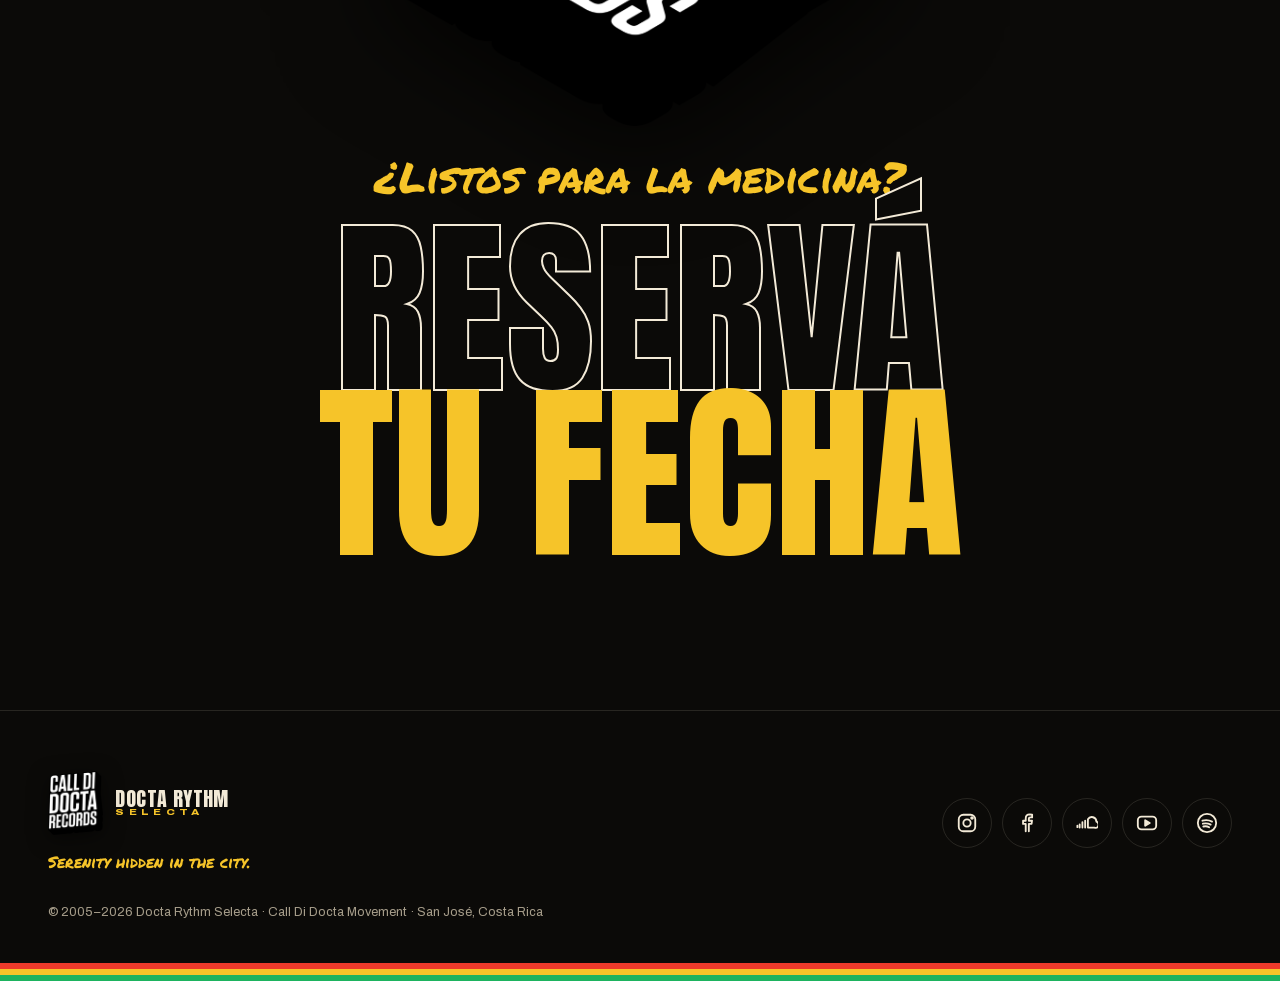
==== commit 7d4735e7: "Endurecimiento de seguridad (auditoría) - GSAP, ScrollTrigger y Lenis alojados localmente (hashes ve" ====
--- a/index.html
+++ b/index.html
@@ -2,6 +2,8 @@
 <html lang="es">
 <head>
   <meta charset="utf-8">
+  <meta http-equiv="Content-Security-Policy" content="default-src 'self'; script-src 'self' https://w.soundcloud.com; style-src 'self' 'unsafe-inline'; font-src 'self'; img-src 'self' data: https://i.ytimg.com; media-src https://stream.zeno.fm https://*.zeno.fm https://*.zenomedia.com https://*.surfernetwork.com; connect-src 'self' https://api.zeno.fm; frame-src https://w.soundcloud.com https://open.spotify.com https://www.youtube-nocookie.com; form-action 'none'; base-uri 'self'; object-src 'none'; worker-src 'none'; upgrade-insecure-requests">
+  <meta name="referrer" content="strict-origin-when-cross-origin">
   <meta name="viewport" content="width=device-width, initial-scale=1, viewport-fit=cover">
   <title>Docta Rythm Selecta — El Doctor del Ritmo</title>
   <meta name="description" content="Docta Rythm Selecta: selecta de reggae roots, dancehall, dub y ska desde San José, Costa Rica. Sesiones, videos, agenda y contrataciones para clubes, festivales y empresas.">
@@ -12,10 +14,10 @@
   <meta property="og:type" content="website">
   <link rel="icon" href="assets/img/logo/favicon-32.png" type="image/png" sizes="32x32">
   <link rel="apple-touch-icon" href="assets/img/logo/favicon-180.png">
-  <link rel="preconnect" href="https://fonts.googleapis.com">
-  <link rel="preconnect" href="https://fonts.gstatic.com" crossorigin>
-  <link href="https://fonts.googleapis.com/css2?family=Anton&family=Archivo:wdth,wght@62..125,400..900&family=Permanent+Marker&display=swap" rel="stylesheet">
-  <link rel="stylesheet" href="assets/css/style.css?v=9">
+  <link rel="preload" href="assets/fonts/anton-latin.woff2" as="font" type="font/woff2" crossorigin>
+  <link rel="preload" href="assets/fonts/archivo-var-latin.woff2" as="font" type="font/woff2" crossorigin>
+  <link rel="stylesheet" href="assets/css/fonts.css?v=1">
+  <link rel="stylesheet" href="assets/css/style.css?v=10">
 </head>
 <body class="is-loading">
 
@@ -189,7 +191,7 @@
               <li><button class="track" data-url="https://soundcloud.com/doctarythmselecta/sets/call-di-docta-riddim-2022" data-title="Call Di Docta Riddim"><span class="track__n">07</span><span class="track__t">Call Di Docta Riddim<small>Riddim · 2022</small></span><span class="track__bars"><i></i><i></i><i></i></span></button></li>
             </ol>
             <div class="sc-wrap">
-              <iframe id="scPlayer" title="Reproductor de SoundCloud" allow="autoplay" loading="lazy"
+              <iframe id="scPlayer" title="Reproductor de SoundCloud" allow="autoplay" loading="lazy" referrerpolicy="strict-origin-when-cross-origin"
                 src="https://w.soundcloud.com/player/?url=https%3A//soundcloud.com/doctarythmselecta/tok-official-promo-mixtape-by-docta-rythm-selecta2018&amp;color=%23f6c429&amp;auto_play=false&amp;hide_related=true&amp;show_comments=false&amp;show_user=true&amp;show_reposts=false&amp;visual=false"></iframe>
             </div>
           </div>
@@ -202,7 +204,7 @@
             <a class="link-arrow" href="https://soundcloud.com/doctarythmselecta" target="_blank" rel="noopener">Ver las 108 sesiones en SoundCloud →</a>
             <button class="radio-cta" type="button" data-radio-play><i class="radio__dot"></i> Call Di Docta Radio 24/7</button>
           </div>
-          <iframe title="Docta Rythm en Spotify" loading="lazy" allow="autoplay; clipboard-write; encrypted-media; fullscreen; picture-in-picture"
+          <iframe title="Docta Rythm en Spotify" loading="lazy" referrerpolicy="strict-origin-when-cross-origin" allow="autoplay; clipboard-write; encrypted-media; fullscreen; picture-in-picture"
             src="https://open.spotify.com/embed/artist/25P6JrY91mpiTqMJ50JpEH?utm_source=generator&amp;theme=0"></iframe>
         </div>
       </div>
@@ -358,13 +360,14 @@
 
         <div class="booking__grid">
           <form class="form reveal" id="bookingForm" novalidate>
+            <div class="hp" aria-hidden="true"><label>No completar<input name="website" tabindex="-1" autocomplete="off"></label></div>
             <div class="form__row">
-              <label class="field"><span>Nombre *</span><input name="nombre" required autocomplete="name" placeholder="Tu nombre"></label>
-              <label class="field"><span>Email *</span><input name="email" type="email" required autocomplete="email" placeholder="tu@correo.com"></label>
+              <label class="field"><span>Nombre *</span><input name="nombre" required maxlength="100" autocomplete="name" placeholder="Tu nombre"></label>
+              <label class="field"><span>Email *</span><input name="email" type="email" required maxlength="254" autocomplete="email" placeholder="tu@correo.com"></label>
             </div>
             <div class="form__row">
-              <label class="field"><span>Teléfono / WhatsApp</span><input name="telefono" type="tel" autocomplete="tel" placeholder="+506 …"></label>
-              <label class="field"><span>Organización / Venue</span><input name="organizacion" placeholder="Club, festival o empresa"></label>
+              <label class="field"><span>Teléfono / WhatsApp</span><input name="telefono" type="tel" maxlength="30" autocomplete="tel" placeholder="+506 …"></label>
+              <label class="field"><span>Organización / Venue</span><input name="organizacion" maxlength="120" placeholder="Club, festival o empresa"></label>
             </div>
 
             <fieldset class="field field--chips">
@@ -379,7 +382,7 @@
 
             <div class="form__row form__row--3">
               <label class="field"><span>Fecha *</span><input name="fecha" type="date" required></label>
-              <label class="field"><span>Ciudad / País *</span><input name="ciudad" required placeholder="San José, CR"></label>
+              <label class="field"><span>Ciudad / País *</span><input name="ciudad" required maxlength="100" placeholder="San José, CR"></label>
               <label class="field"><span>Asistentes</span>
                 <select name="aforo">
                   <option value="">Seleccioná</option>
@@ -390,7 +393,7 @@
                 </select>
               </label>
             </div>
-            <label class="field"><span>Contanos del evento</span><textarea name="mensaje" rows="4" placeholder="Horario, duración del set, estilo que buscás, equipo disponible…"></textarea></label>
+            <label class="field"><span>Contanos del evento</span><textarea name="mensaje" rows="4" maxlength="2000" placeholder="Horario, duración del set, estilo que buscás, equipo disponible…"></textarea></label>
 
             <button type="submit" class="btn btn--gold btn--block magnetic"><span>Enviar solicitud</span><svg viewBox="0 0 24 24" aria-hidden="true"><path d="M5 12h14M13 6l6 6-6 6"/></svg></button>
             <p class="form__note">Al enviar se abre tu correo con la solicitud lista. ¿Preferís directo? Escribí a <a href="mailto:calldidocta@gmail.com">calldidocta@gmail.com</a></p>
@@ -495,10 +498,12 @@
 
   <div class="toast" role="status" aria-live="polite"></div>
 
-  <script src="https://cdnjs.cloudflare.com/ajax/libs/gsap/3.12.5/gsap.min.js"></script>
-  <script src="https://cdnjs.cloudflare.com/ajax/libs/gsap/3.12.5/ScrollTrigger.min.js"></script>
-  <script src="https://unpkg.com/lenis@1.1.13/dist/lenis.min.js"></script>
+  <!-- Librerías alojadas localmente (verificadas contra los hashes de cdnjs / jsDelivr) -->
+  <script src="assets/js/vendor/gsap.min.js?v=3.12.5"></script>
+  <script src="assets/js/vendor/ScrollTrigger.min.js?v=3.12.5"></script>
+  <script src="assets/js/vendor/lenis.min.js?v=1.1.13"></script>
+  <!-- API oficial de SoundCloud: sin versión fija (riesgo aceptado, acotado por la CSP) -->
   <script src="https://w.soundcloud.com/player/api.js"></script>
-  <script src="assets/js/main.js?v=6"></script>
+  <script src="assets/js/main.js?v=7"></script>
 </body>
 </html>
--- a/assets/css/fonts.css
+++ b/assets/css/fonts.css
@@ -0,0 +1,26 @@
+/* Fuentes alojadas localmente (subset latin) — Anton, Archivo (variable), Permanent Marker */
+@font-face {
+  font-family: 'Anton';
+  font-style: normal;
+  font-weight: 400;
+  font-display: swap;
+  src: url(../fonts/anton-latin.woff2) format('woff2');
+  unicode-range: U+0000-00FF, U+0131, U+0152-0153, U+02BB-02BC, U+02C6, U+02DA, U+02DC, U+0304, U+0308, U+0329, U+2000-206F, U+20AC, U+2122, U+2191, U+2193, U+2212, U+2215, U+FEFF, U+FFFD;
+}
+@font-face {
+  font-family: 'Archivo';
+  font-style: normal;
+  font-weight: 400 900;
+  font-stretch: 62% 125%;
+  font-display: swap;
+  src: url(../fonts/archivo-var-latin.woff2) format('woff2');
+  unicode-range: U+0000-00FF, U+0131, U+0152-0153, U+02BB-02BC, U+02C6, U+02DA, U+02DC, U+0304, U+0308, U+0329, U+2000-206F, U+20AC, U+2122, U+2191, U+2193, U+2212, U+2215, U+FEFF, U+FFFD;
+}
+@font-face {
+  font-family: 'Permanent Marker';
+  font-style: normal;
+  font-weight: 400;
+  font-display: swap;
+  src: url(../fonts/permanent-marker-latin.woff2) format('woff2');
+  unicode-range: U+0000-00FF, U+0131, U+0152-0153, U+02BB-02BC, U+02C6, U+02DA, U+02DC, U+0304, U+0308, U+0329, U+2000-206F, U+20AC, U+2122, U+2191, U+2193, U+2212, U+2215, U+FEFF, U+FFFD;
+}
--- a/assets/css/style.css
+++ b/assets/css/style.css
@@ -774,3 +774,5 @@
   .radio__ext { display: none; }
   .radio:not([data-state="playing"]) .radio__eq { display: none; }
 }
+/* Honeypot antispam: invisible para personas */
+.hp { position: absolute !important; left: -10000px; top: auto; width: 1px; height: 1px; overflow: hidden; }
